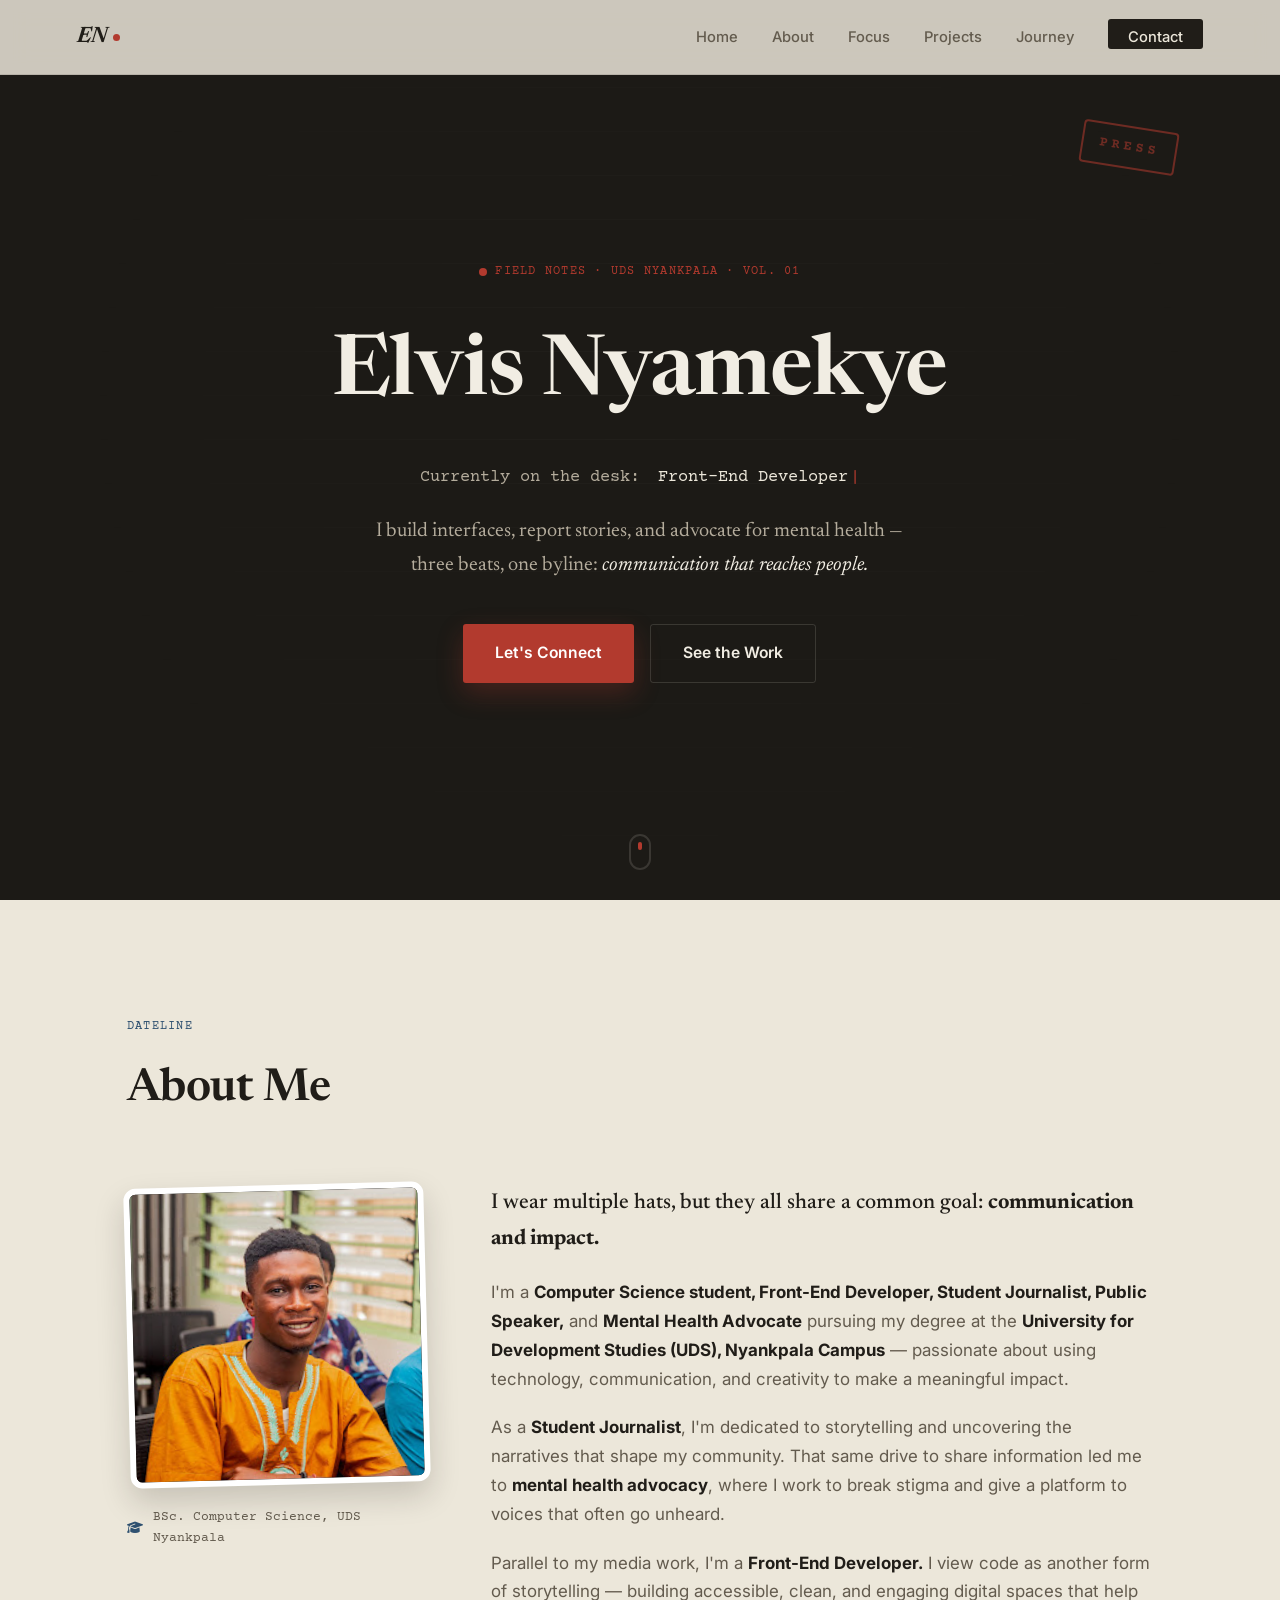
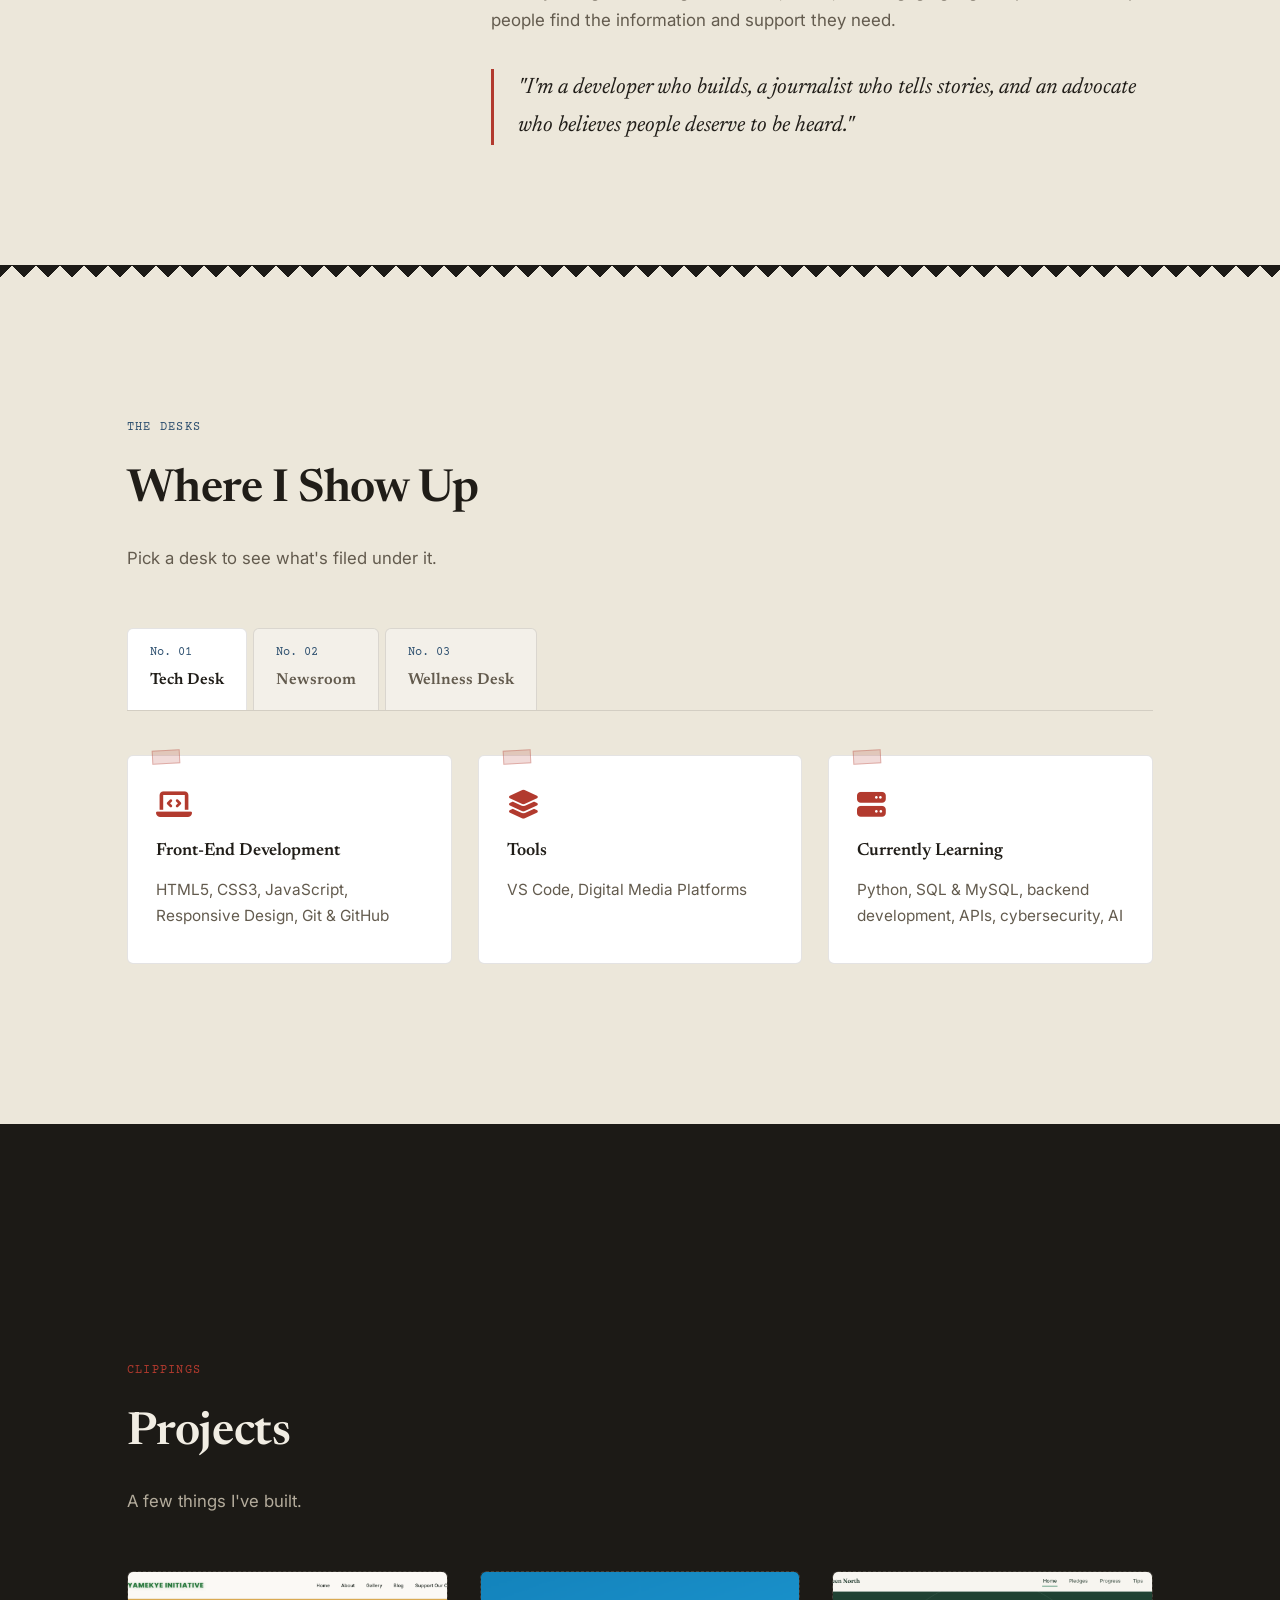
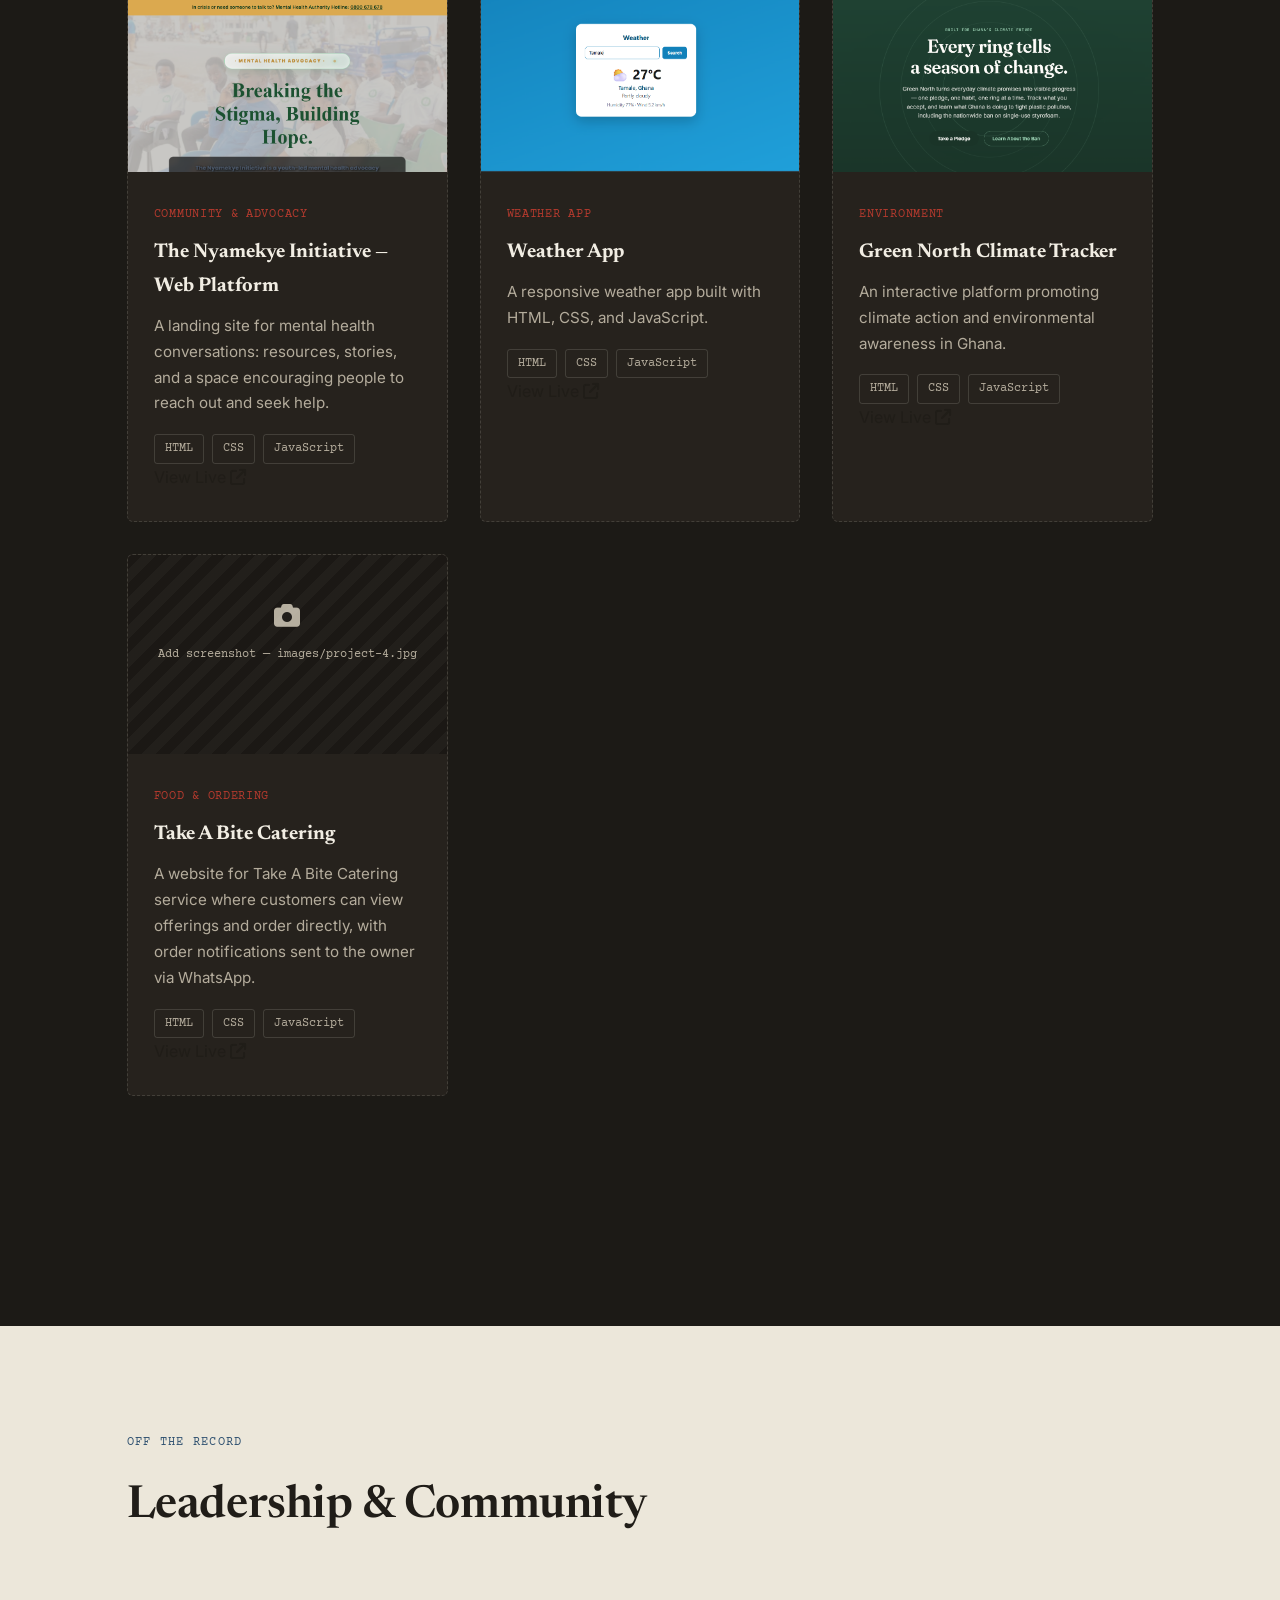
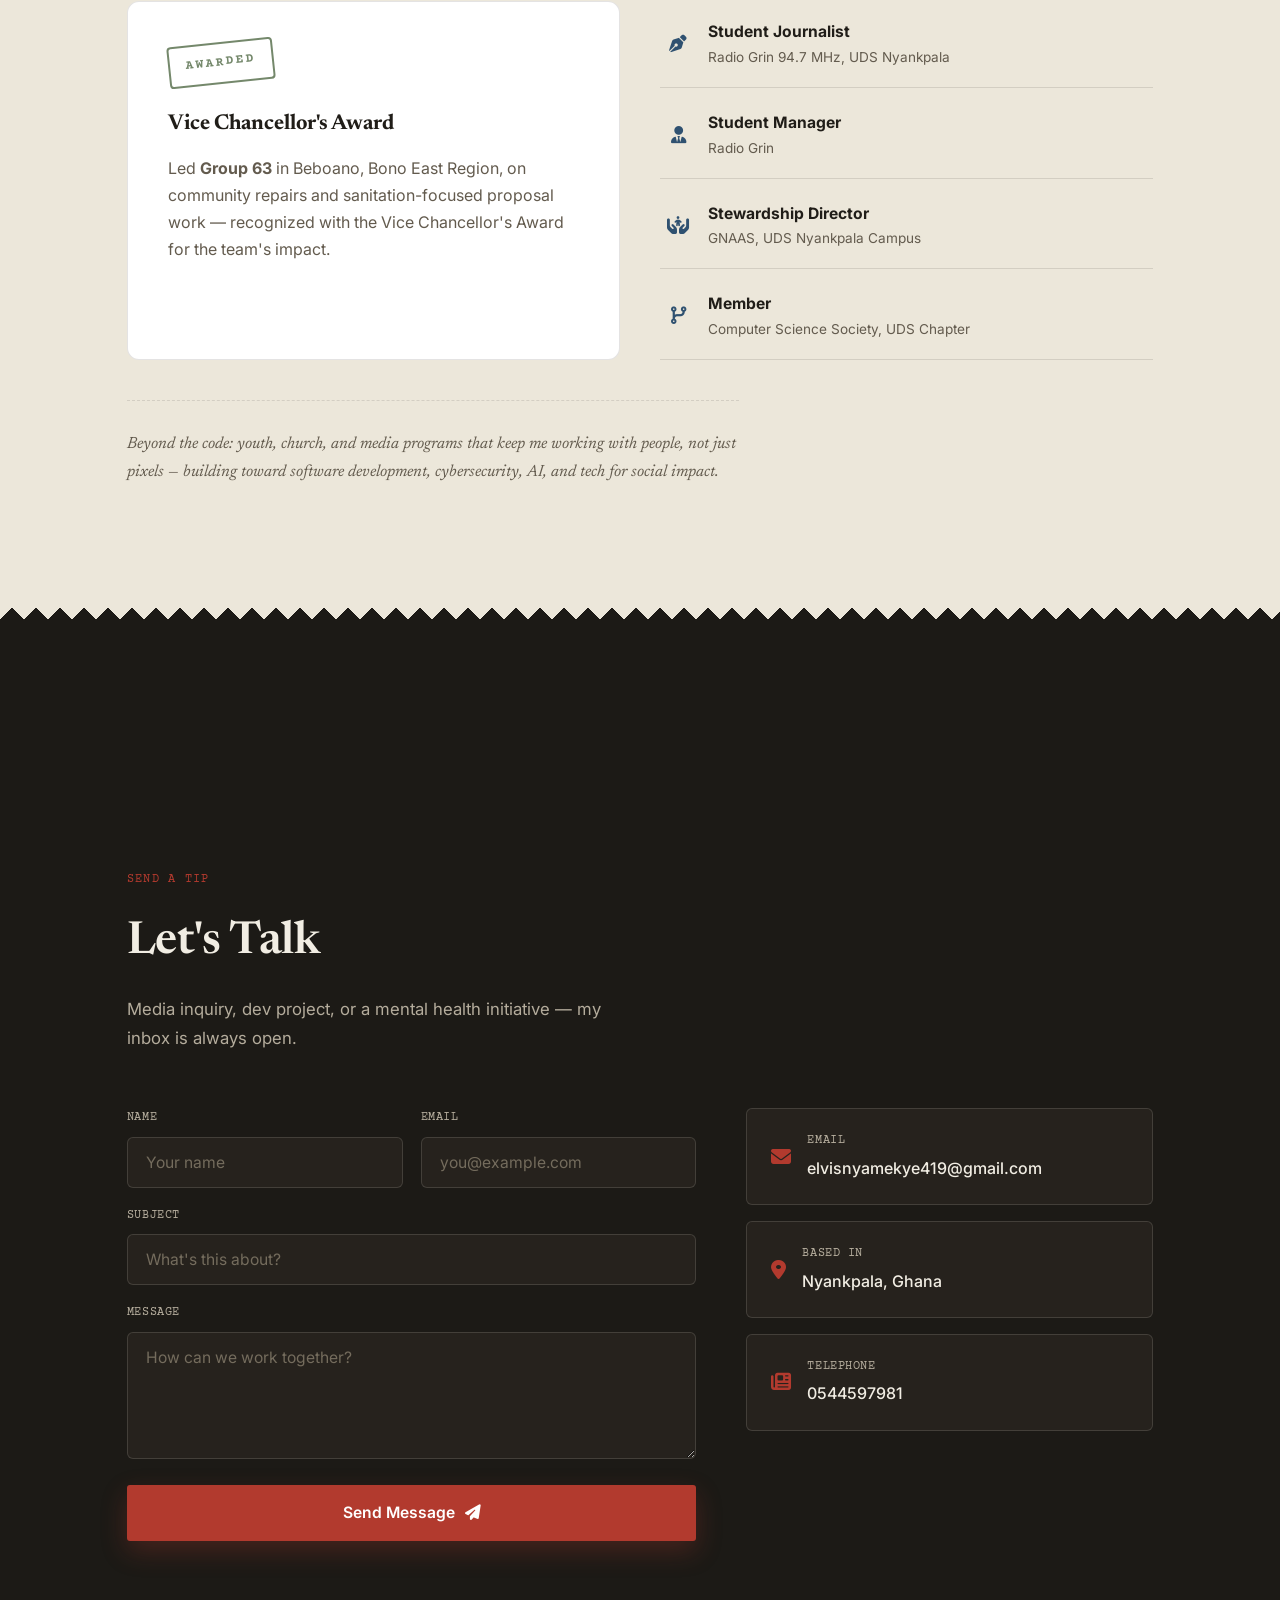
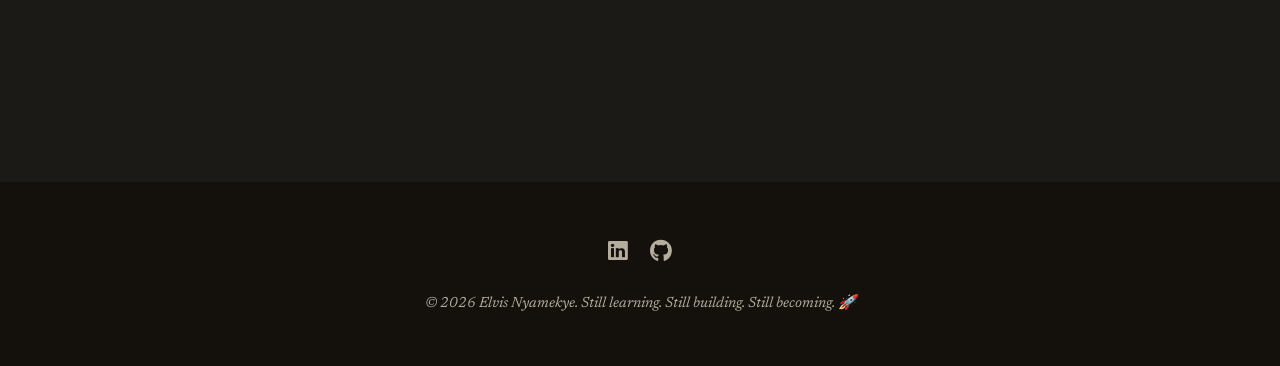
==== index.html @ 98f46a0b "Update index.html" ====
<!DOCTYPE html>
<html lang="en">
<head>
<meta charset="UTF-8">
<meta name="viewport" content="width=device-width, initial-scale=1.0">
<title>Elvis Nyamekye — Developer · Journalist · Advocate</title>
<meta name="description" content="Portfolio of Elvis Nyamekye — Front-End Developer, Student Journalist at Radio Grin 94.7, and Mental Health Advocate.">

<link rel="preconnect" href="https://fonts.googleapis.com">
<link rel="preconnect" href="https://fonts.gstatic.com" crossorigin>
<link href="https://fonts.googleapis.com/css2?family=Newsreader:ital,opsz,wght@0,6..72,400;0,6..72,500;0,6..72,600;0,6..72,700;1,6..72,500;1,6..72,600&family=Courier+Prime:wght@400;700&family=Inter:wght@400;500;600;700&display=swap" rel="stylesheet">
<link rel="stylesheet" href="https://cdnjs.cloudflare.com/ajax/libs/font-awesome/6.5.1/css/all.min.css">
<link rel="stylesheet" href="style.css">
</head>
<body>

<!-- ============ NAV ============ -->
<nav class="navbar" id="navbar">
  <a href="#hero" class="logo">EN<span class="logo-dot"></span></a>
  <button class="nav-toggle" id="navToggle" aria-label="Toggle menu" aria-expanded="false">
    <span></span><span></span><span></span>
  </button>
  <ul class="nav-links" id="navLinks">
    <li><a href="#hero">Home</a></li>
    <li><a href="#about">About</a></li>
    <li><a href="#focus">Focus</a></li>
    <li><a href="#projects">Projects</a></li>
    <li><a href="#journey">Journey</a></li>
    <li><a href="#contact" class="nav-cta">Contact</a></li>
  </ul>
</nav>

<!-- ============ HERO ============ -->
<header id="hero" class="hero">
  <div class="manuscript-field" aria-hidden="true"></div>
  <div class="press-stamp" aria-hidden="true">PRESS</div>

  <div class="hero-inner">
    <p class="eyebrow"><span class="status-dot"></span> FIELD NOTES · UDS NYANKPALA · VOL. 01</p>

    <h1 class="hero-title">
      Elvis Nyamekye
    </h1>

    <p class="hero-role">
      <span class="role-label">Currently on the desk:</span>
      <span class="role-cycle" id="roleCycle">Front-End Developer</span><span class="type-cursor">|</span>
    </p>

    <p class="hero-tagline">
      I build interfaces, report stories, and advocate for mental health — three
      beats, one byline: <em>communication that reaches people.</em>
    </p>

    <div class="cta-btns">
      <a href="#contact" class="btn primary">Let's Connect</a>
      <a href="#projects" class="btn ghost">See the Work</a>
    </div>
  </div>

  <a href="#about" class="scroll-cue" aria-label="Scroll to About">
    <span></span>
  </a>
</header>

<!-- ============ ABOUT ============ -->
<section id="about" class="container about-section">
  <div class="section-head">
    <span class="eyebrow dark">Dateline</span>
    <h2 class="section-title">About Me</h2>
  </div>

  <div class="about-grid">
    <div class="about-portrait">
      
      <div class="image-slot portrait" data-label="Add your photo — images/profile.jpg">
        <img src="elvis.JPG" alt="Elvis Nyamekye" onerror="this.style.display='none'; this.parentElement.classList.add('img-missing')">
      </div>
      <div class="portrait-tag">
        <i class="fa-solid fa-graduation-cap"></i>
        <span>BSc. Computer Science, UDS Nyankpala</span>
      </div>
    </div>

    <div class="about-text">
      <p class="lede">I wear multiple hats, but they all share a common goal:
        <strong>communication and impact.</strong></p>

      <p>I'm a <strong>Computer Science student, Front-End Developer, Student
        Journalist, Public Speaker,</strong> and <strong>Mental Health Advocate</strong>
        pursuing my degree at the <strong>University for Development Studies (UDS),
        Nyankpala Campus</strong> — passionate about using technology, communication,
        and creativity to make a meaningful impact.</p>

      <p>As a <strong>Student Journalist</strong>, I'm dedicated to storytelling and
        uncovering the narratives that shape my community. That same drive to share
        information led me to <strong>mental health advocacy</strong>, where I work to
        break stigma and give a platform to voices that often go unheard.</p>

      <p>Parallel to my media work, I'm a <strong>Front-End Developer.</strong>
        I view code as another form of storytelling — building accessible, clean,
        and engaging digital spaces that help people find the information and
        support they need.</p>

      <blockquote class="pull-quote">
        "I'm a developer who builds, a journalist who tells stories, and an
        advocate who believes people deserve to be heard."
      </blockquote>
    </div>
  </div>
</section>

<div class="torn-divider torn-divider--down" aria-hidden="true"></div>

<!-- ============ FOCUS / SKILLS ============ -->
<section id="focus" class="focus-section">
  <div class="container">
    <div class="section-head">
      <span class="eyebrow dark">The Desks</span>
      <h2 class="section-title">Where I Show Up</h2>
      <p class="section-sub">Pick a desk to see what's filed under it.</p>
    </div>

    <div class="desk-tabs" id="deskTabs" role="tablist">
      <button class="desk-tab is-active" data-target="dev" role="tab" aria-selected="true">
        <span class="desk-no">No. 01</span><span>Tech Desk</span>
      </button>
      <button class="desk-tab" data-target="media" role="tab" aria-selected="false">
        <span class="desk-no">No. 02</span><span>Newsroom</span>
      </button>
      <button class="desk-tab" data-target="advocacy" role="tab" aria-selected="false">
        <span class="desk-no">No. 03</span><span>Wellness Desk</span>
      </button>
    </div>

    <div class="desk-panels">
      <div class="desk-panel is-active" id="dev">
        <div class="skill-card">
          <i class="fa-solid fa-laptop-code"></i>
          <h3>Front-End Development</h3>
          <p>HTML5, CSS3, JavaScript, Responsive Design, Git &amp; GitHub</p>
        </div>
        <div class="skill-card">
          <i class="fa-solid fa-layer-group"></i>
          <h3>Tools</h3>
          <p>VS Code, Digital Media Platforms</p>
        </div>
        <div class="skill-card">
          <i class="fa-solid fa-server"></i>
          <h3>Currently Learning</h3>
          <p>Python, SQL &amp; MySQL, backend development, APIs, cybersecurity, AI</p>
        </div>
      </div>

      <div class="desk-panel" id="media">
        <div class="skill-card">
          <i class="fa-solid fa-pen-nib"></i>
          <h3>Reporting &amp; Presenting</h3>
          <p>News writing, presenting, interviewing, storytelling — Radio Grin 94.7 MHz, UDS Nyankpala</p>
        </div>
        <div class="skill-card">
          <i class="fa-solid fa-share-nodes"></i>
          <h3>Production &amp; Socials</h3>
          <p>Media production, social media management, content creation</p>
        </div>
        <div class="skill-card">
          <i class="fa-solid fa-people-group"></i>
          <h3>Under Pressure</h3>
          <p>Public speaking, live presenting, working to deadline</p>
        </div>
      </div>

      <div class="desk-panel" id="advocacy">
        <div class="skill-card">
          <i class="fa-solid fa-heart-pulse"></i>
          <h3>The Nyamekye Initiative</h3>
          <p>Mental health awareness, suicide prevention, emotional wellbeing conversations</p>
        </div>
        <div class="skill-card">
          <i class="fa-solid fa-comments"></i>
          <h3>Stigma Reduction</h3>
          <p>Encouraging people to seek help and reminding them asking for help isn't weakness</p>
        </div>
        <div class="skill-card">
          <i class="fa-solid fa-hand-holding-heart"></i>
          <h3>Community Support</h3>
          <p>Platforms and conversations for people silently struggling — "Are you okay?"</p>
        </div>
      </div>
    </div>
  </div>
</section>

<!-- ============ PROJECTS ============ -->
<section id="projects" class="projects-section">
  <div class="container">
    <div class="section-head light">
      <span class="eyebrow">Clippings</span>
      <h2 class="section-title light">Projects</h2>
      <p class="section-sub light">A few things I've built.</p>
    </div>

    <div class="projects-grid">

      <a class="project-card" href="https://elvisnyamekye419-arch.github.io/The-Nyamekye-Initiative/" target="_blank" rel="noopener noreferrer" aria-label="View The Nyamekye Initiative live site">
        <div class="image-slot project-img" data-label="Add screenshot — images/project-1.jpg">
          <img src="the.png" alt="Project one preview" onerror="this.style.display='none'; this.parentElement.classList.add('img-missing')">
        </div>
        <div class="project-body">
          <span class="project-tag">Community &amp; Advocacy</span>
          <h3>The Nyamekye Initiative — Web Platform</h3>
          <p>A landing site for mental health conversations: resources, stories,
            and a space encouraging people to reach out and seek help.</p>
          <div class="project-stack">
            <span>HTML</span><span>CSS</span><span>JavaScript</span>
          </div>
          <span class="project-link">View Live <i class="fa-solid fa-arrow-up-right-from-square"></i></span>
        </div>
      </a>

      <a class="project-card" href="https://elvisnyamekye419-arch.github.io/Weather-App/" target="_blank" rel="noopener noreferrer" aria-label="View Weather App live site">
        <div class="image-slot project-img" data-label="Add screenshot — images/project-2.jpg">
          <img src="weather.png" alt="Project two preview" onerror="this.style.display='none'; this.parentElement.classList.add('img-missing')">
        </div>
        <div class="project-body">
          <span class="project-tag">Weather App</span>
          <h3>Weather App</h3>
          <p>A responsive weather app built with HTML, CSS, and JavaScript.</p>
          <div class="project-stack">
            <span>HTML</span><span>CSS</span><span>JavaScript</span>
          </div>
          <span class="project-link">View Live <i class="fa-solid fa-arrow-up-right-from-square"></i></span>
        </div>
      </a>

      <a class="project-card" href="https://elvisnyamekye419-arch.github.io/Green-North/" target="_blank" rel="noopener noreferrer" aria-label="View Green North Climate Tracker live site">
        <div class="image-slot project-img" data-label="Add screenshot — images/project-3.jpg">
          <img src="green.png" alt="Project three preview" onerror="this.style.display='none'; this.parentElement.classList.add('img-missing')">
        </div>
        <div class="project-body">
          <span class="project-tag">Environment</span>

<h3>Green North Climate Tracker</h3>
<p>An interactive platform promoting climate action and environmental awareness in Ghana.</p>

          <div class="project-stack">
            <span>HTML</span><span>CSS</span><span>JavaScript</span>
          </div>
          <span class="project-link">View Live <i class="fa-solid fa-arrow-up-right-from-square"></i></span>
        </div>
      </a>

      <a class="project-card" href="https://elvisnyamekye419-arch.github.io/catering-website/" target="_blank" rel="noopener noreferrer" aria-label="View Take A Bite Catering live site">
        <div class="image-slot project-img" data-label="Add screenshot — images/project-4.jpg">
          <img src="catering.png" alt="Take A Bite Catering preview" onerror="this.style.display='none'; this.parentElement.classList.add('img-missing')">
        </div>
        <div class="project-body">
          <span class="project-tag">Food &amp; Ordering</span>
          <h3>Take A Bite Catering</h3>
          <p>A website for Take A Bite Catering service where customers can view
            offerings and order directly, with order notifications sent to the
            owner via WhatsApp.</p>
          <div class="project-stack">
            <span>HTML</span><span>CSS</span><span>JavaScript</span>
          </div>
          <span class="project-link">View Live <i class="fa-solid fa-arrow-up-right-from-square"></i></span>
        </div>
      </a>

    </div>
  </div>
</section>

<!-- ============ JOURNEY / LEADERSHIP ============ -->
<section id="journey" class="container journey-section">
  <div class="section-head">
    <span class="eyebrow dark">Off the Record</span>
    <h2 class="section-title">Leadership &amp; Community</h2>
  </div>

  <div class="journey-grid">
    <div class="journey-highlight">
      <div class="award-stamp"><span>Awarded</span></div>
      <h3>Vice Chancellor's Award</h3>
      <p>Led <strong>Group 63</strong> in Beboano, Bono East Region, on community
        repairs and sanitation-focused proposal work — recognized with the
        Vice Chancellor's Award for the team's impact.</p>
    </div>

    <ul class="role-list">
      <li>
        <i class="fa-solid fa-pen-nib"></i>
        <div><strong>Student Journalist</strong><span>Radio Grin 94.7 MHz, UDS Nyankpala</span></div>
      </li>
      <li>
        <i class="fa-solid fa-user-tie"></i>
        <div><strong>Student Manager</strong><span>Radio Grin</span></div>
      </li>
      <li>
        <i class="fa-solid fa-hands-holding-child"></i>
        <div><strong>Stewardship Director</strong><span>GNAAS, UDS Nyankpala Campus</span></div>
      </li>
      <li>
        <i class="fa-solid fa-code-branch"></i>
        <div><strong>Member</strong><span>Computer Science Society, UDS Chapter</span></div>
      </li>
    </ul>
  </div>

  <p class="journey-footer">Beyond the code: youth, church, and media programs
    that keep me working with people, not just pixels — building toward
    software development, cybersecurity, AI, and tech for social impact.</p>
</section>

<div class="torn-divider torn-divider--up" aria-hidden="true"></div>

<!-- ============ CONTACT ============ -->
<section id="contact" class="contact-section">
  <div class="container">
    <div class="section-head light">
      <span class="eyebrow">Send a Tip</span>
      <h2 class="section-title light">Let's Talk</h2>
      <p class="section-sub light">Media inquiry, dev project, or a mental health
        initiative — my inbox is always open.</p>
    </div>

    <div class="contact-wrapper">
      <form id="contact-form" novalidate>
        <div class="form-row">
          <div class="form-field">
            <label for="name">Name</label>
            <input type="text" id="name" name="name" placeholder="Your name" required>
          </div>
          <div class="form-field">
            <label for="email">Email</label>
            <input type="email" id="email" name="email" placeholder="you@example.com" required>
          </div>
        </div>
        <div class="form-field">
          <label for="subject">Subject</label>
          <input type="text" id="subject" name="subject" placeholder="What's this about?">
        </div>
        <div class="form-field">
          <label for="message">Message</label>
          <textarea id="message" name="message" rows="5" placeholder="How can we work together?" required></textarea>
        </div>
        <button type="submit" class="btn primary full">
          <span>Send Message</span> <i class="fa-solid fa-paper-plane"></i>
        </button>
        <p class="form-status" id="formStatus" role="status" aria-live="polite"></p>
      </form>

      <div class="contact-side">
        <div class="contact-card">
          <i class="fa-solid fa-envelope"></i>
          <div>
            <span>Email</span>
            <a href="mailto:elvisnyamekye419@gmail.com">elvisnyamekye419@gmail.com</a>
          </div>
        </div>
        <div class="contact-card">
          <i class="fa-solid fa-location-dot"></i>
          <div>
            <span>Based in</span>
            <a>Nyankpala, Ghana</a>
          </div>
        </div>
        <div class="contact-card">
          <i class="fa-solid fa-newspaper"></i>
          <div>
            <span>Telephone</span>
            <a>0544597981</a>
          </div>
        </div>
      </div>
    </div>
  </div>
</section>

<!-- ============ FOOTER ============ -->
<footer class="footer">
  <div class="social-links">
    <a href="https://www.linkedin.com/in/elvis-nyamekye-360402294?utm_source=share_via&utm_content=profile&utm_medium=member_android" target="_blank" rel="noopener" aria-label="LinkedIn"><i class="fab fa-linkedin"></i></a>
    <a href="https://github.com/elvisnyamekye419-arch" target="_blank" rel="noopener" aria-label="GitHub"><i class="fab fa-github"></i></a>
    
	</div>
    
  <p>&copy; 2026 Elvis Nyamekye. Still learning. Still building. Still becoming. 🚀</p>
</footer>

<script src="script.js"></script>
</body>
</html>
---- style.css ----
/* =========================================================
   ELVIS NYAMEKYE — PORTFOLIO
   Theme: "The Desk" — a working journalist's field notes.
   Newsprint paper, typewriter marks, redline edits, torn
   page dividers and rubber-stamped credentials tie the
   developer / journalist / advocate threads together.
   ========================================================= */

:root {
  /* -- Color tokens -- */
  --ink: #1C1A16;         /* near-black, warm printer's ink */
  --ink-soft: #26221D;    /* raised surface on dark sections */
  --paper: #ECE7DA;       /* soft newsprint */
  --paper-raised: #FFFFFF;
  --text-dark: #201D18;
  --text-muted: #635B4E;
  --text-light: #F1EDE3;
  --text-light-muted: #B4AC9C;

  --red: #B23A2E;    /* editor's red pen / advocacy */
  --blue: #2F5170;   /* carbon-copy blue / development */
  --sage: #74886B;   /* wellness green / growth */

  --border-soft: rgba(32, 29, 24, 0.12);
  --border-light: rgba(241, 237, 227, 0.14);

  /* -- Type tokens -- */
  --font-display: 'Newsreader', serif;
  --font-body: 'Inter', 'Segoe UI', sans-serif;
  --font-mono: 'Courier Prime', monospace;

  --radius-sm: 6px;
  --radius-md: 12px;
  --radius-lg: 18px;
}

/* -- Reset -- */
* { margin: 0; padding: 0; box-sizing: border-box; }

html { scroll-behavior: smooth; }

@media (prefers-reduced-motion: reduce) {
  html { scroll-behavior: auto; }
  * { animation-duration: 0.001ms !important; animation-iteration-count: 1 !important; transition-duration: 0.001ms !important; }
}

body {
  font-family: var(--font-body);
  color: var(--text-dark);
  background: var(--paper);
  line-height: 1.7;
  -webkit-font-smoothing: antialiased;
}

a { color: inherit; text-decoration: none; }
ul { list-style: none; }
img { max-width: 100%; display: block; }
button { font: inherit; cursor: pointer; border: none; background: none; }

:focus-visible {
  outline: 2px solid var(--blue);
  outline-offset: 3px;
}

.container { max-width: 1180px; margin: 0 auto; padding: 120px 6%; }

/* -- Eyebrow / labels -- */
.eyebrow {
  font-family: var(--font-mono);
  font-size: 0.78rem;
  letter-spacing: 0.1em;
  text-transform: uppercase;
  color: var(--red);
  display: inline-flex;
  align-items: center;
  gap: 8px;
}
.eyebrow.dark { color: var(--blue); }

.section-head { margin-bottom: 56px; max-width: 640px; }
.section-title {
  font-family: var(--font-display);
  font-weight: 600;
  font-size: clamp(2rem, 4vw, 2.85rem);
  margin-top: 14px;
  color: var(--text-dark);
  letter-spacing: -0.01em;
}
.section-title.light { color: var(--text-light); }
.section-sub { margin-top: 14px; color: var(--text-muted); font-size: 1.05rem; max-width: 46ch; }
.section-sub.light { color: var(--text-light-muted); }

/* =========================================================
   NAVIGATION
   ========================================================= */
.navbar {
  position: fixed;
  top: 0; left: 0; right: 0;
  z-index: 1000;
  display: flex;
  align-items: center;
  justify-content: space-between;
  padding: 18px 6%;
  background: rgba(236, 231, 218, 0.85);
  backdrop-filter: blur(14px) saturate(140%);
  border-bottom: 1px solid var(--border-soft);
}

.logo {
  font-family: var(--font-display);
  font-weight: 700;
  font-style: italic;
  font-size: 1.4rem;
  color: var(--text-dark);
  display: inline-flex;
  align-items: center;
  gap: 6px;
}
.logo-dot { width: 7px; height: 7px; border-radius: 50%; background: var(--red); display: inline-block; }

.nav-links { display: flex; align-items: center; gap: 34px; }
.nav-links li a {
  position: relative;
  font-size: 0.92rem;
  font-weight: 500;
  color: var(--text-muted);
  transition: color 0.25s;
  padding-bottom: 3px;
}
.nav-links li a::after {
  content: '';
  position: absolute; left: 0; bottom: 0;
  width: 0; height: 2px;
  background: var(--red);
  transition: width 0.25s ease;
}
.nav-links li a:hover { color: var(--text-dark); }
.nav-links li a:hover::after { width: 100%; }
.nav-cta {
  background: var(--text-dark);
  color: var(--paper) !important;
  padding: 9px 20px;
  border-radius: 3px;
}
.nav-cta::after { display: none; }
.nav-cta:hover { background: var(--red) !important; color: #fff !important; }

.nav-toggle { display: none; flex-direction: column; gap: 5px; width: 26px; }
.nav-toggle span { height: 2px; background: var(--text-dark); border-radius: 2px; transition: 0.3s; }

/* =========================================================
   HERO
   ========================================================= */
.hero {
  position: relative;
  min-height: 100vh;
  display: flex;
  flex-direction: column;
  align-items: center;
  justify-content: center;
  text-align: center;
  background: var(--ink);
  color: var(--text-light);
  overflow: hidden;
  padding: 140px 6% 100px;
}

/* faint ruled manuscript lines, pure CSS texture */
.manuscript-field {
  position: absolute;
  inset: 0;
  pointer-events: none;
  background-image: repeating-linear-gradient(
    to bottom,
    transparent 0,
    transparent 43px,
    rgba(241, 237, 227, 0.05) 44px
  );
  mask-image: radial-gradient(circle at 50% 45%, black 0%, transparent 72%);
}

.press-stamp {
  position: absolute;
  top: 14%;
  right: 8%;
  font-family: var(--font-mono);
  font-weight: 700;
  font-size: 0.85rem;
  letter-spacing: 0.3em;
  color: var(--red);
  border: 2px solid var(--red);
  padding: 8px 16px;
  border-radius: 4px;
  transform: rotate(9deg);
  opacity: 0.55;
}

.hero-inner { position: relative; z-index: 2; max-width: 780px; }

.status-dot {
  width: 8px; height: 8px; border-radius: 50%;
  background: var(--red);
  display: inline-block;
  animation: pulseDot 1.6s ease-in-out infinite;
}
@keyframes pulseDot {
  0%, 100% { opacity: 1; box-shadow: 0 0 0 0 rgba(178,58,46,0.5); }
  50% { opacity: 0.5; box-shadow: 0 0 0 6px rgba(178,58,46,0); }
}

.hero-title {
  font-family: var(--font-display);
  font-weight: 600;
  font-size: clamp(2.8rem, 8vw, 5.2rem);
  letter-spacing: -0.01em;
  margin: 20px 0 18px;
  color: var(--text-light);
}

.hero-role {
  font-family: var(--font-mono);
  font-size: 1.05rem;
  color: var(--text-light-muted);
  margin-bottom: 22px;
  min-height: 1.6em;
}
.role-label { margin-right: 8px; }
.role-cycle { color: var(--paper); }
.type-cursor {
  color: var(--red);
  margin-left: 2px;
  animation: blinkCursor 1s step-end infinite;
}
@keyframes blinkCursor { 0%, 100% { opacity: 1; } 50% { opacity: 0; } }

.hero-tagline {
  font-family: var(--font-display);
  font-size: 1.25rem;
  color: var(--text-light-muted);
  max-width: 560px;
  margin: 0 auto 42px;
}
.hero-tagline em { color: var(--text-light); font-style: italic; }

.cta-btns { display: flex; gap: 16px; justify-content: center; flex-wrap: wrap; }

.btn {
  padding: 15px 32px;
  border-radius: 3px;
  font-weight: 600;
  font-size: 0.98rem;
  display: inline-flex;
  align-items: center;
  gap: 10px;
  transition: all 0.28s ease;
}
.btn.primary { background: var(--red); color: #fff; box-shadow: 0 10px 26px rgba(178,58,46,0.28); }
.btn.primary:hover { background: #963026; transform: translateY(-2px); box-shadow: 0 12px 30px rgba(178,58,46,0.34); }
.btn.ghost { border: 1.5px solid var(--border-light); color: var(--text-light); }
.btn.ghost:hover { border-color: var(--paper); color: var(--paper); }
.btn.full { width: 100%; justify-content: center; margin-top: 8px; }

.scroll-cue {
  position: absolute; bottom: 30px; left: 50%; transform: translateX(-50%);
  width: 22px; height: 36px; border: 2px solid var(--border-light); border-radius: 20px;
  z-index: 2;
}
.scroll-cue span {
  position: absolute; top: 6px; left: 50%; transform: translateX(-50%);
  width: 4px; height: 8px; border-radius: 3px; background: var(--red);
  animation: scrollCue 1.8s ease infinite;
}
@keyframes scrollCue { 0% { opacity: 1; top: 6px; } 100% { opacity: 0; top: 18px; } }

/* =========================================================
   TORN PAPER DIVIDER (recurring signature element)
   ========================================================= */
.torn-divider {
  height: 26px;
  background-color: var(--paper);
}
.torn-divider--down {
  background-image: linear-gradient(135deg, var(--ink) 25%, transparent 25%),
                     linear-gradient(225deg, var(--ink) 25%, transparent 25%);
  background-position: 0 0;
  background-size: 24px 26px;
  background-repeat: repeat-x;
}
.torn-divider--up {
  background-color: var(--ink);
  background-image: linear-gradient(135deg, var(--paper) 25%, transparent 25%),
                     linear-gradient(225deg, var(--paper) 25%, transparent 25%);
  background-position: 0 0;
  background-size: 24px 26px;
  background-repeat: repeat-x;
}

/* =========================================================
   ABOUT
   ========================================================= */
.about-section { padding-top: 110px; }

.about-grid {
  display: grid;
  grid-template-columns: 300px 1fr;
  gap: 64px;
  align-items: start;
}

.about-portrait { position: sticky; top: 110px; }
.image-slot.portrait {
  aspect-ratio: 1 / 1;
  border-radius: var(--radius-md);
  overflow: hidden;
  background: var(--ink);
  border: 6px solid #fff;
  box-shadow: 0 14px 30px rgba(32,29,24,0.18);
  transform: rotate(-1.5deg);
}
.image-slot.portrait img { width: 100%; height: 100%; object-fit: cover; }

.portrait-tag {
  margin-top: 22px;
  display: flex; align-items: center; gap: 10px;
  font-family: var(--font-mono);
  font-size: 0.8rem;
  color: var(--text-muted);
}
.portrait-tag i { color: var(--blue); }

.about-text .lede { font-family: var(--font-display); font-size: 1.35rem; font-weight: 500; color: var(--text-dark); margin-bottom: 20px; }
.about-text p { margin-bottom: 20px; font-size: 1.06rem; color: var(--text-muted); max-width: 62ch; }
.about-text strong { color: var(--text-dark); }

.pull-quote {
  font-family: var(--font-display);
  font-style: italic;
  font-size: 1.4rem;
  color: var(--text-dark);
  border-left: 3px solid var(--red);
  padding-left: 24px;
  margin-top: 34px;
  max-width: 56ch;
}

/* =========================================================
   FOCUS / DESK TABS
   ========================================================= */
.focus-section { background: var(--paper); padding-bottom: 40px; }

.desk-tabs {
  display: flex;
  gap: 6px;
  flex-wrap: wrap;
  margin-bottom: 0;
}
.desk-tab {
  display: flex; flex-direction: column; align-items: flex-start; gap: 4px;
  padding: 14px 22px 16px;
  border-radius: var(--radius-sm) var(--radius-sm) 0 0;
  color: var(--text-muted);
  background: rgba(255,255,255,0.4);
  border: 1px solid var(--border-soft);
  border-bottom: none;
  transition: 0.25s;
}
.desk-no { font-family: var(--font-mono); font-size: 0.72rem; color: var(--blue); }
.desk-tab span:last-child { font-weight: 600; font-size: 1rem; font-family: var(--font-display); }
.desk-tab:hover { color: var(--text-dark); }
.desk-tab.is-active { color: var(--text-dark); background: var(--paper-raised); border-color: var(--border-soft); position: relative; z-index: 2; }

.desk-panels { border-top: 1px solid var(--border-soft); padding-top: 44px; }

.desk-panel {
  display: none;
  grid-template-columns: repeat(auto-fit, minmax(260px, 1fr));
  gap: 26px;
  animation: fadeUp 0.4s ease;
}
.desk-panel.is-active { display: grid; }

@keyframes fadeUp { from { opacity: 0; transform: translateY(10px); } to { opacity: 1; transform: translateY(0); } }

.skill-card {
  background: var(--paper-raised);
  border: 1px solid var(--border-soft);
  border-radius: var(--radius-sm);
  padding: 34px 28px;
  transition: 0.3s;
  position: relative;
}
.skill-card::before {
  content: '';
  position: absolute; top: -6px; left: 24px;
  width: 26px; height: 12px;
  background: rgba(178,58,46,0.18);
  border: 1px solid rgba(178,58,46,0.3);
  transform: rotate(-3deg);
}
.skill-card:hover { transform: translateY(-6px); box-shadow: 0 16px 34px rgba(32,29,24,0.1); }
.skill-card i { font-size: 1.8rem; color: var(--red); margin-bottom: 18px; display: block; }
.skill-card h3 { font-size: 1.1rem; margin-bottom: 10px; font-family: var(--font-display); font-weight: 600; }
.skill-card p { color: var(--text-muted); font-size: 0.96rem; }

/* =========================================================
   PROJECTS ("Clippings")
   ========================================================= */
.projects-section { background: var(--ink); padding: 110px 0; }

.projects-grid {
  display: grid;
  grid-template-columns: repeat(auto-fit, minmax(320px, 1fr));
  gap: 32px;
}

.project-card {
  background: var(--ink-soft);
  border: 1px dashed var(--border-light);
  border-radius: var(--radius-sm);
  overflow: hidden;
  transition: 0.3s;
  counter-increment: clipping;
}
.project-card:hover { transform: translateY(-6px); border-color: var(--red); }

.image-slot.project-img { aspect-ratio: 16 / 10; background: #14110D; }
.image-slot.project-img img { width: 100%; height: 100%; object-fit: cover; filter: grayscale(0.15); }

.project-body { padding: 26px 26px 30px; position: relative; }
.project-tag {
  font-family: var(--font-mono); font-size: 0.72rem; letter-spacing: 0.06em;
  text-transform: uppercase; color: var(--red);
}
.project-body h3 { font-family: var(--font-display); font-size: 1.25rem; color: var(--text-light); margin: 10px 0 10px; }
.project-body p { color: var(--text-light-muted); font-size: 0.95rem; margin-bottom: 18px; }
.project-stack { display: flex; gap: 8px; flex-wrap: wrap; }
.project-stack span {
  font-family: var(--font-mono); font-size: 0.72rem;
  border: 1px solid var(--border-light); color: var(--text-light-muted);
  padding: 4px 10px; border-radius: 3px;
}

/* =========================================================
   IMAGE PLACEHOLDER STATE (shown when the img fails to load)
   ========================================================= */
.image-slot { position: relative; }
.image-slot::after {
  content: attr(data-label);
  position: absolute; inset: 0;
  display: none;
  align-items: center; justify-content: center;
  text-align: center;
  padding: 20px;
  font-family: var(--font-mono);
  font-size: 0.78rem;
  color: var(--text-light-muted);
  background: repeating-linear-gradient(135deg, rgba(255,255,255,0.03) 0 10px, rgba(255,255,255,0.06) 10px 20px);
}
.image-slot::before {
  content: '\f030'; /* fa camera */
  font-family: 'Font Awesome 6 Free'; font-weight: 900;
  position: absolute; top: 50%; left: 50%; transform: translate(-50%, -140%);
  font-size: 1.6rem; color: var(--text-light-muted);
  display: none;
}
.image-slot.img-missing::after,
.image-slot.img-missing::before { display: flex; }
.image-slot.img-missing::before { display: block; }

/* =========================================================
   JOURNEY ("Off the Record")
   ========================================================= */
.journey-section { padding-top: 100px; }

.journey-grid {
  display: grid;
  grid-template-columns: 1fr 1fr;
  gap: 40px;
  margin-bottom: 40px;
}

.journey-highlight {
  background: var(--paper-raised);
  border: 1px solid var(--border-soft);
  border-radius: var(--radius-md);
  padding: 40px;
  position: relative;
}
.award-stamp {
  display: inline-flex;
  align-items: center;
  justify-content: center;
  font-family: var(--font-mono);
  font-weight: 700;
  font-size: 0.8rem;
  letter-spacing: 0.16em;
  text-transform: uppercase;
  color: var(--sage);
  border: 2px solid var(--sage);
  border-radius: 4px;
  padding: 8px 16px;
  transform: rotate(-6deg);
  margin-bottom: 22px;
}
.journey-highlight h3 { font-family: var(--font-display); font-size: 1.35rem; margin-bottom: 12px; }
.journey-highlight p { color: var(--text-muted); }

.role-list { display: flex; flex-direction: column; gap: 4px; }
.role-list li {
  display: flex; align-items: center; gap: 18px;
  padding: 18px 6px;
  border-bottom: 1px solid var(--border-soft);
}
.role-list li i { color: var(--blue); font-size: 1.1rem; width: 24px; text-align: center; }
.role-list li div { display: flex; flex-direction: column; }
.role-list li strong { font-size: 0.98rem; }
.role-list li span { font-size: 0.85rem; color: var(--text-muted); }

.journey-footer {
  max-width: 68ch;
  color: var(--text-muted);
  font-size: 1.02rem;
  font-family: var(--font-display);
  font-style: italic;
  border-top: 1px dashed var(--border-soft);
  padding-top: 30px;
}

/* =========================================================
   CONTACT ("Send a Tip")
   ========================================================= */
.contact-section { background: var(--ink); padding: 110px 0 90px; }

.contact-wrapper {
  display: grid;
  grid-template-columns: 1.4fr 1fr;
  gap: 50px;
}

.form-row { display: grid; grid-template-columns: 1fr 1fr; gap: 18px; }

.form-field { margin-bottom: 18px; display: flex; flex-direction: column; gap: 8px; }
.form-field label {
  font-family: var(--font-mono); font-size: 0.75rem; letter-spacing: 0.05em;
  text-transform: uppercase; color: var(--text-light-muted);
}
.form-field input, .form-field textarea {
  width: 100%;
  padding: 15px 18px;
  border-radius: var(--radius-sm);
  border: 1px solid var(--border-light);
  background: var(--ink-soft);
  color: var(--text-light);
  font-family: var(--font-body);
  font-size: 0.98rem;
  resize: vertical;
}
.form-field input::placeholder, .form-field textarea::placeholder { color: #746C5D; }
.form-field input:focus, .form-field textarea:focus { outline: none; border-color: var(--red); }

.form-status { margin-top: 14px; font-size: 0.9rem; color: var(--sage); min-height: 1.2em; }

.contact-side { display: flex; flex-direction: column; gap: 16px; }
.contact-card {
  display: flex; align-items: center; gap: 16px;
  background: var(--ink-soft);
  border: 1px solid var(--border-light);
  border-radius: var(--radius-sm);
  padding: 22px 24px;
}
.contact-card i { font-size: 1.25rem; color: var(--red); }
.contact-card span { display: block; font-family: var(--font-mono); font-size: 0.72rem; color: var(--text-light-muted); text-transform: uppercase; letter-spacing: 0.05em; margin-bottom: 4px; }
.contact-card a { color: var(--text-light); font-weight: 500; }

/* =========================================================
   FOOTER
   ========================================================= */
.footer {
  background: #14110D;
  color: var(--text-light-muted);
  text-align: center;
  padding: 50px 6%;
}
.social-links { margin-bottom: 20px; display: flex; justify-content: center; gap: 22px; }
.social-links a { font-size: 1.4rem; color: var(--text-light-muted); transition: 0.25s; }
.social-links a:hover { color: var(--red); }
.footer p { font-family: var(--font-display); font-style: italic; font-size: 0.92rem; }

/* =========================================================
   RESPONSIVE
   ========================================================= */
@media (max-width: 860px) {
  .about-grid { grid-template-columns: 1fr; }
  .about-portrait { position: static; max-width: 260px; }
  .journey-grid { grid-template-columns: 1fr; }
  .contact-wrapper { grid-template-columns: 1fr; }
}

@media (max-width: 700px) {
  .nav-links {
    position: fixed; top: 66px; left: 0; right: 0;
    background: var(--paper);
    flex-direction: column; align-items: flex-start;
    padding: 24px 6% 30px;
    gap: 18px;
    border-bottom: 1px solid var(--border-soft);
    transform: translateY(-140%);
    transition: transform 0.3s ease;
  }
  .nav-links.is-open { transform: translateY(0); }
  .nav-toggle { display: flex; }
  .container { padding: 90px 6%; }
  .form-row { grid-template-columns: 1fr; }
  .press-stamp { top: 8%; right: 6%; font-size: 0.65rem; padding: 6px 10px; }
}
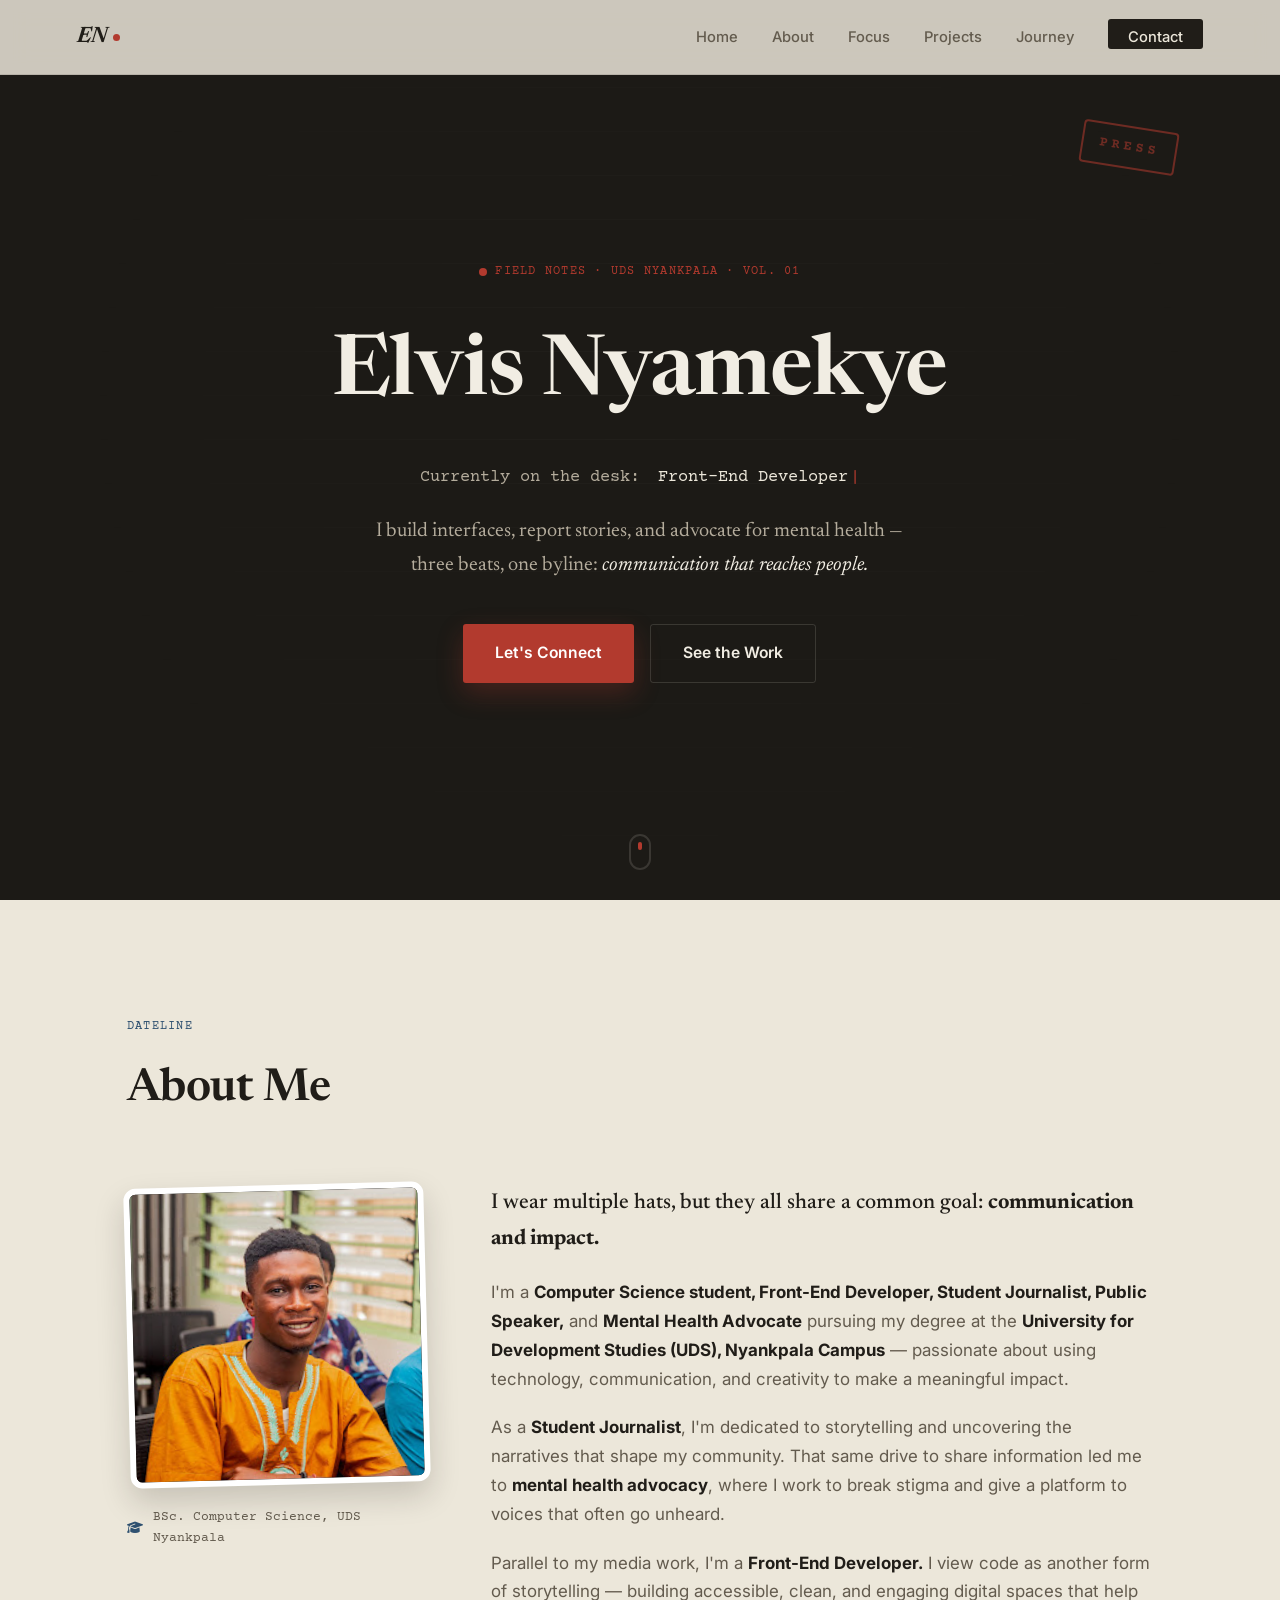
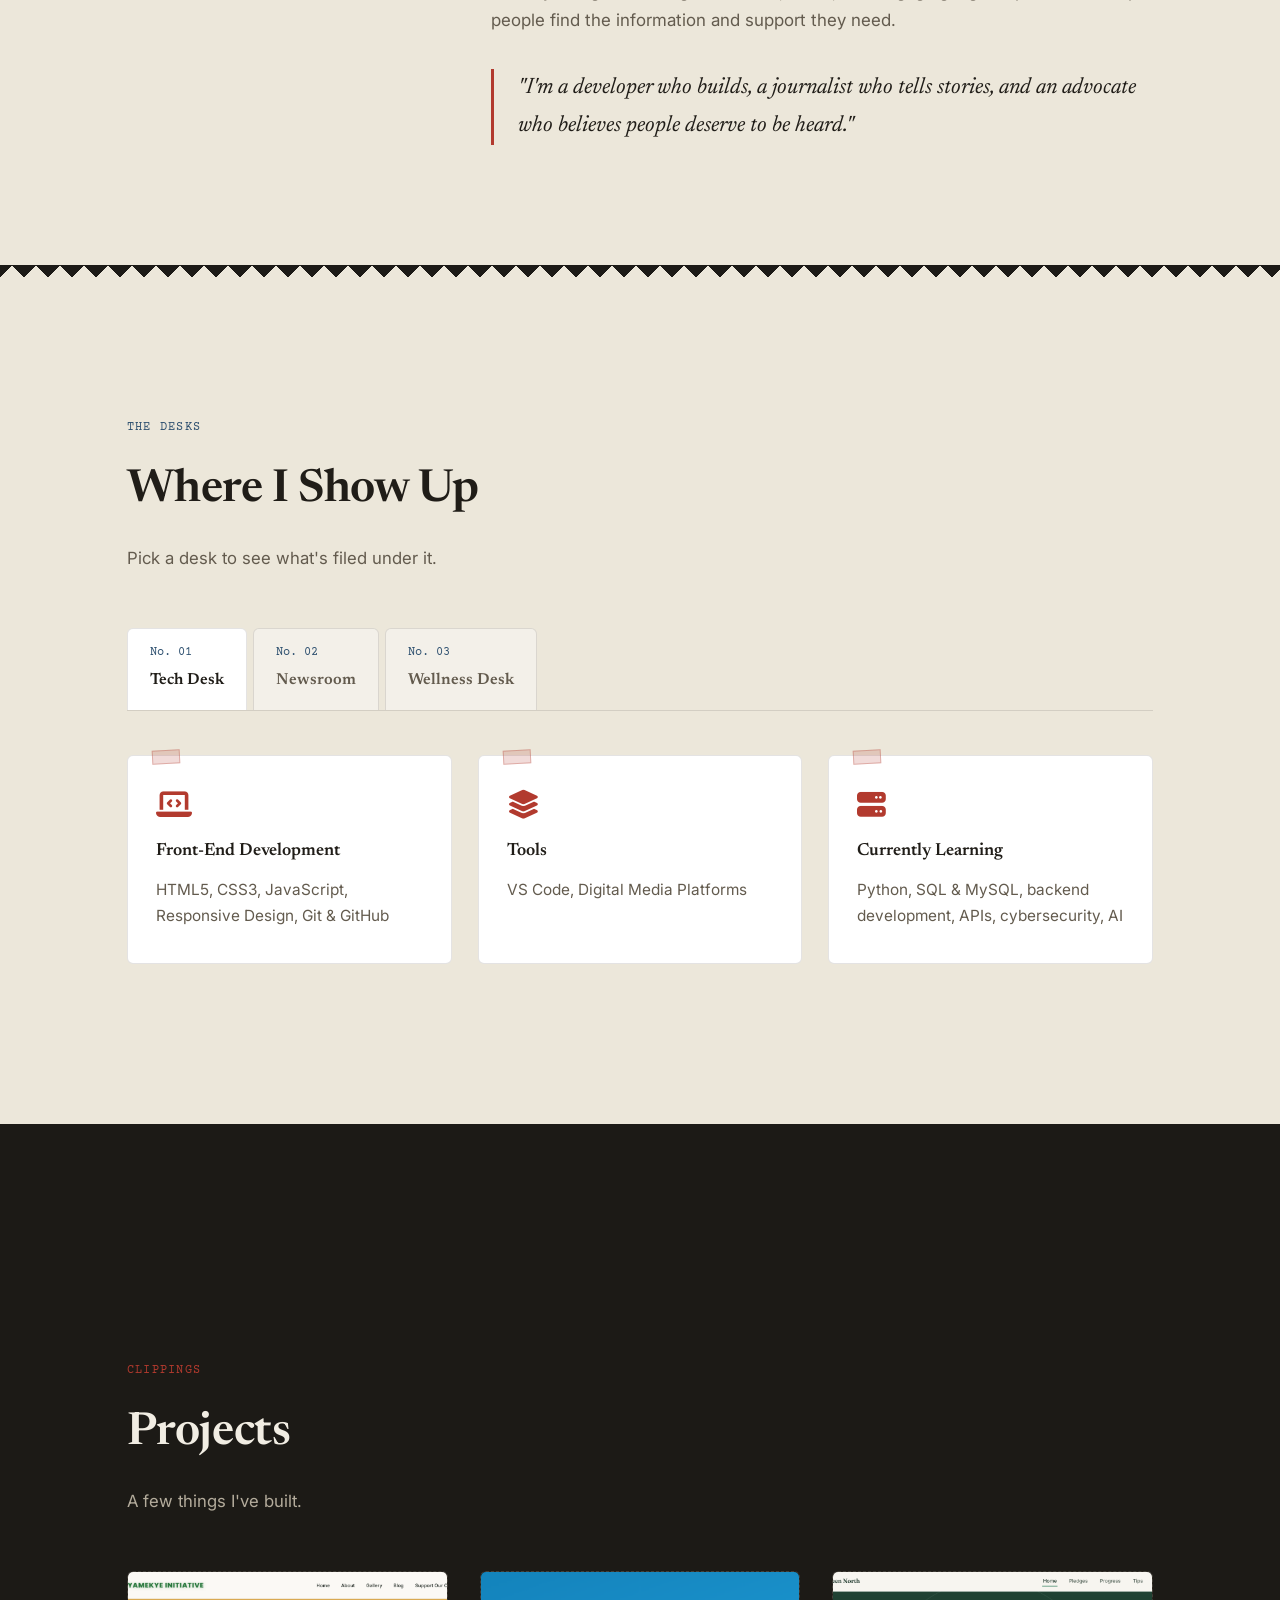
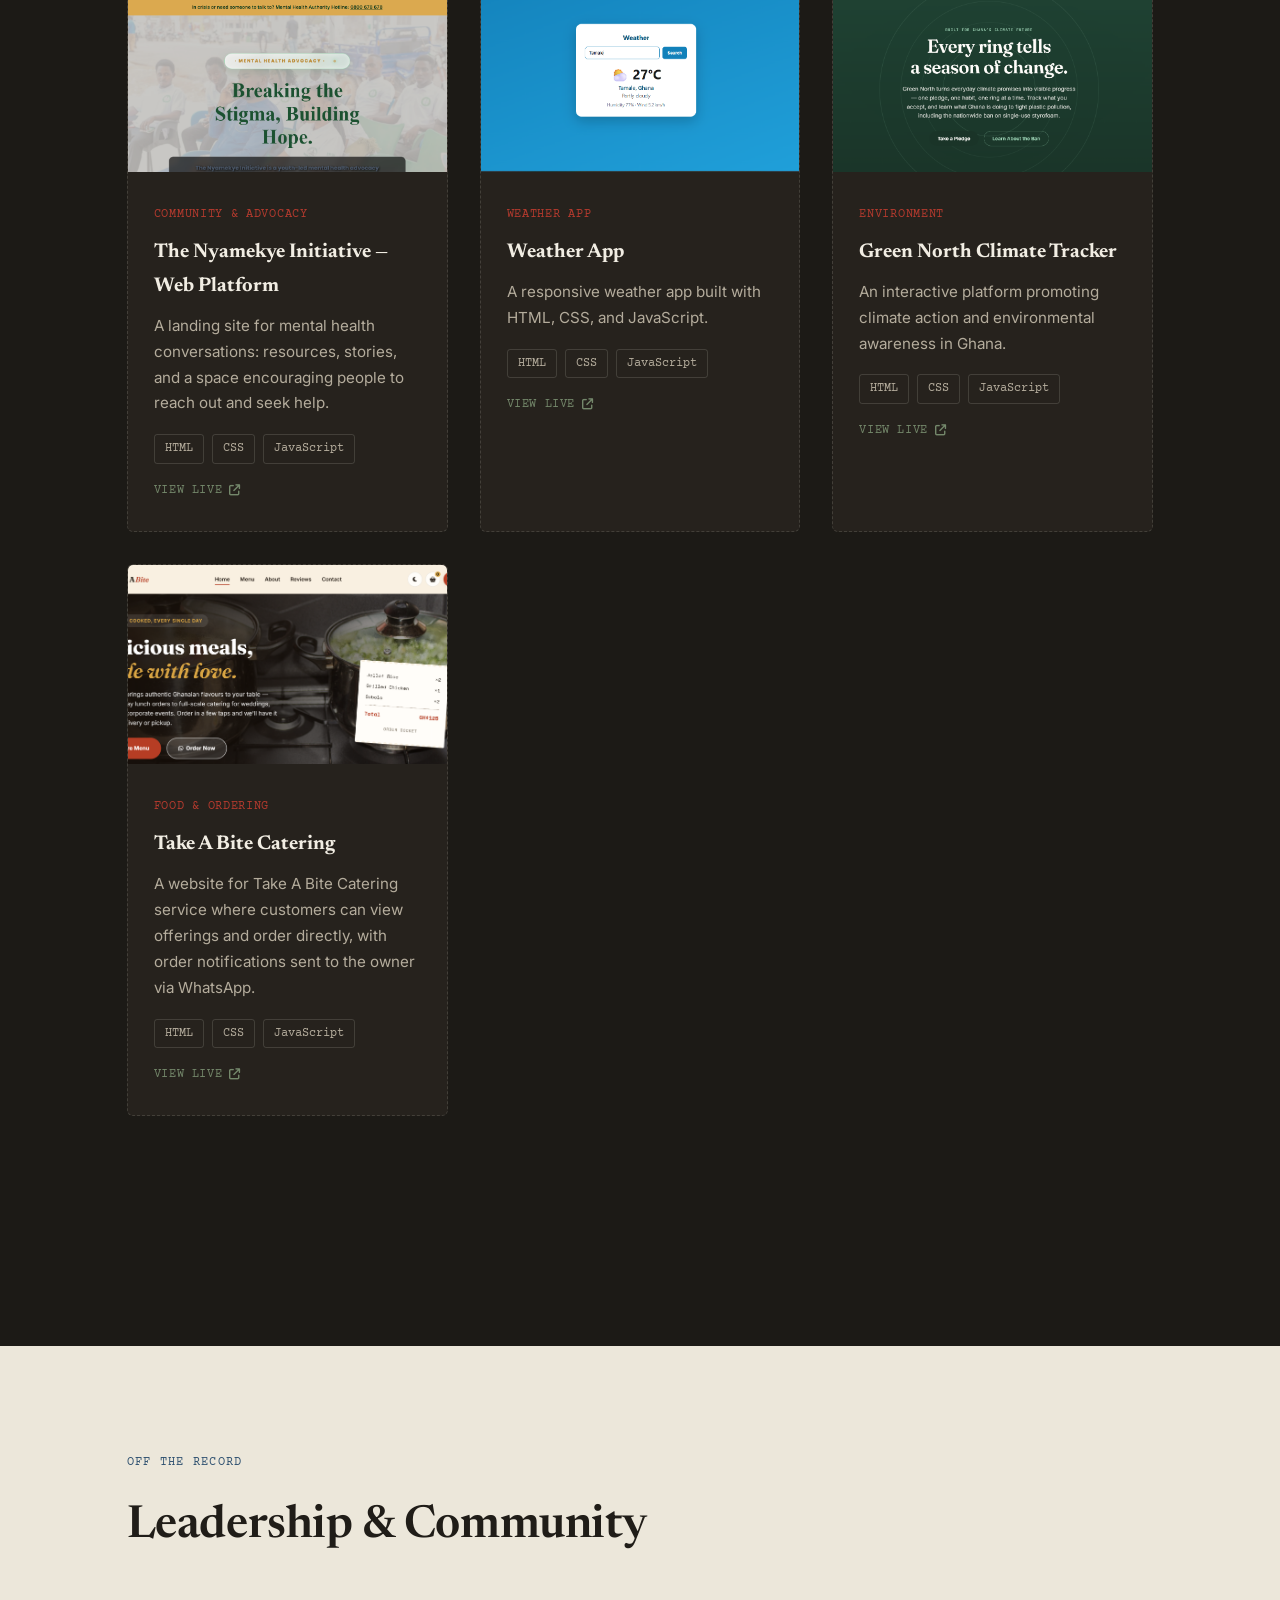
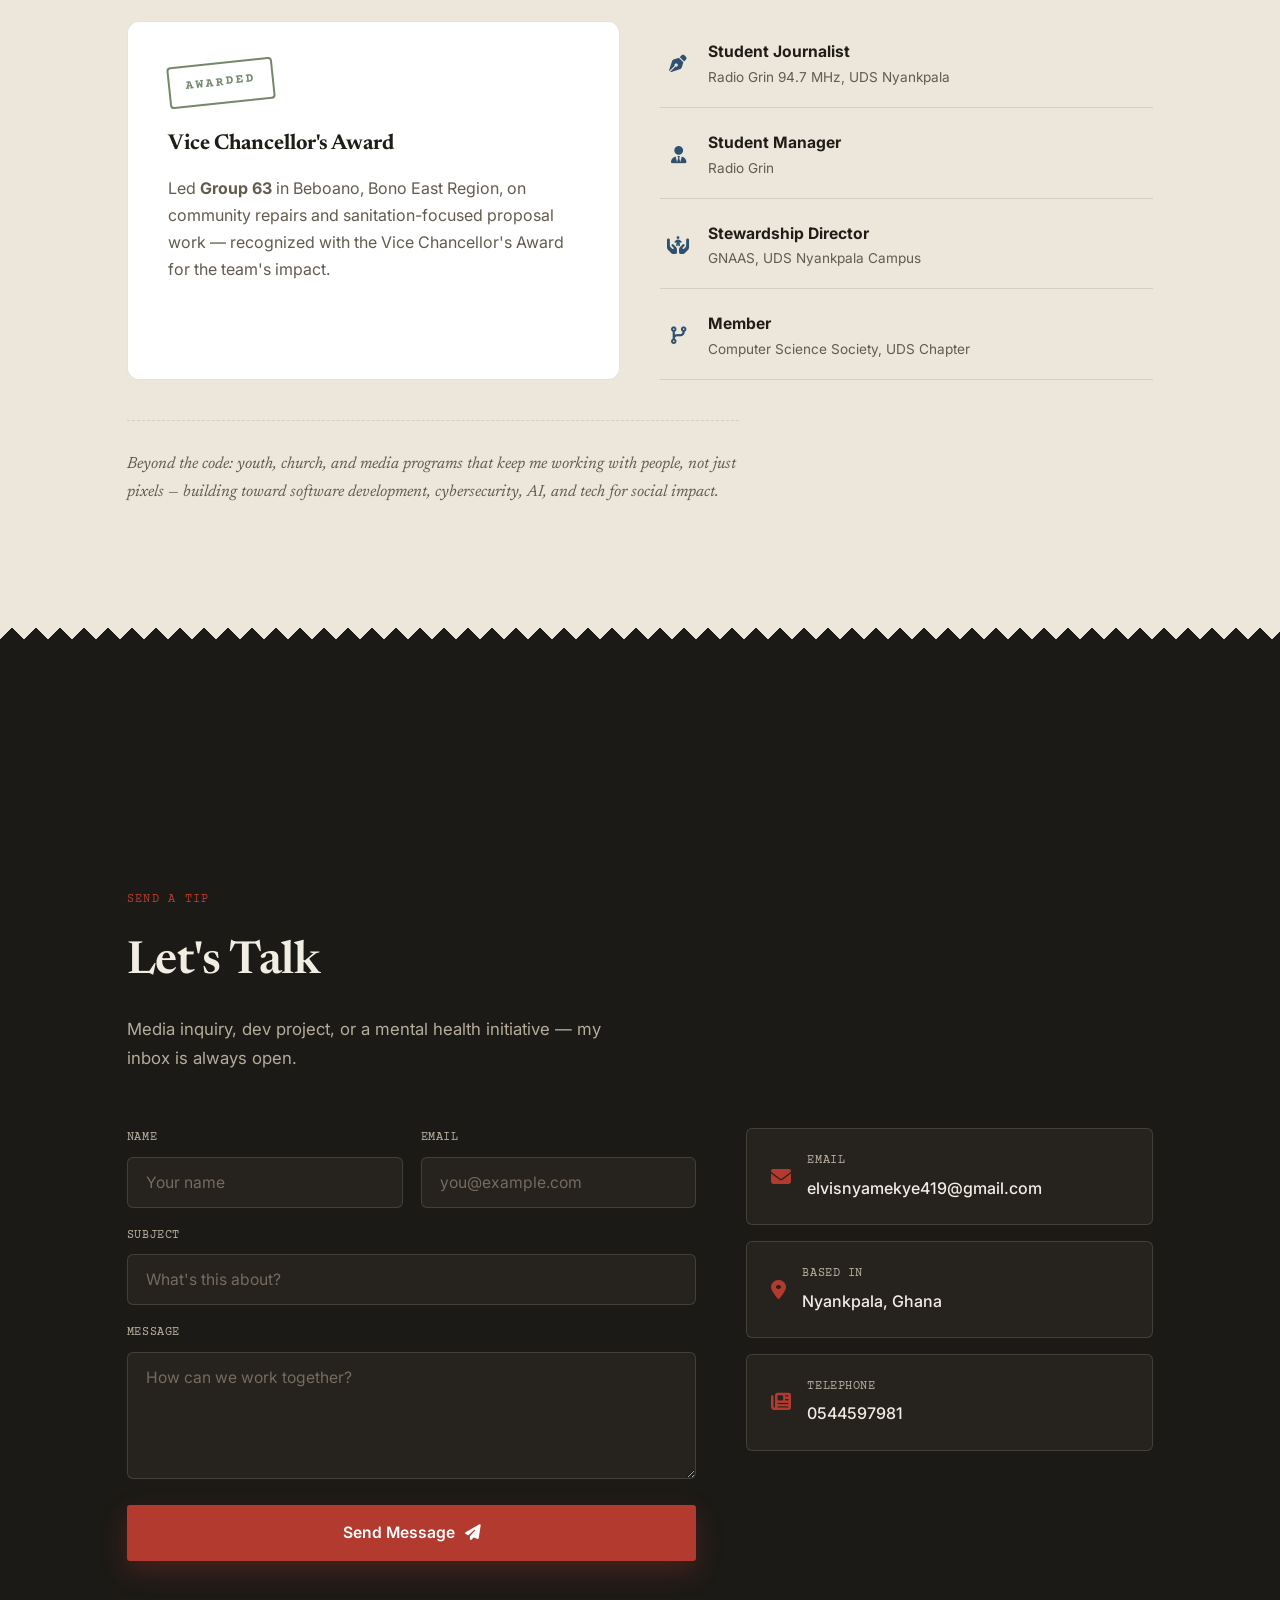
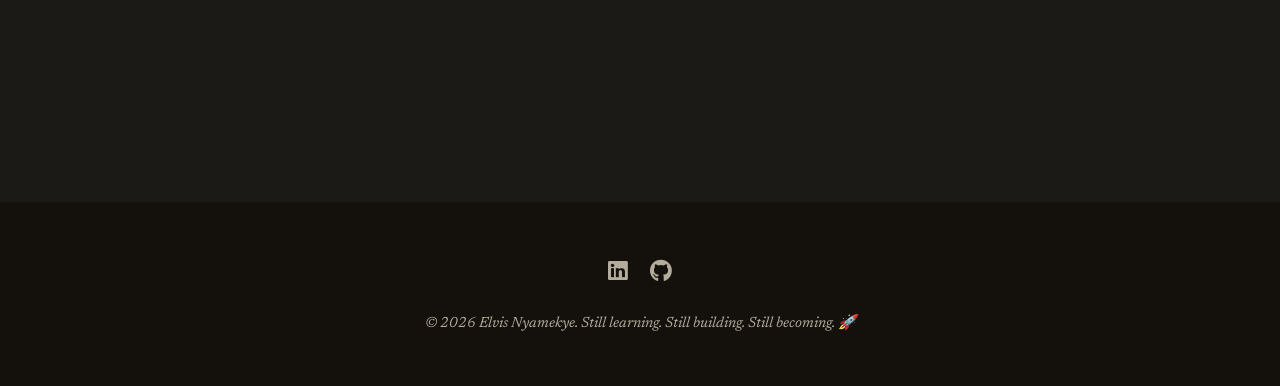
==== commit 4ebc9903: "Update index.html" ====
--- a/index.html
+++ b/index.html
@@ -252,7 +252,7 @@
 
       <a class="project-card" href="https://elvisnyamekye419-arch.github.io/catering-website/" target="_blank" rel="noopener noreferrer" aria-label="View Take A Bite Catering live site">
         <div class="image-slot project-img" data-label="Add screenshot — images/project-4.jpg">
-          <img src="catering.png" alt="Take A Bite Catering preview" onerror="this.style.display='none'; this.parentElement.classList.add('img-missing')">
+          <img src="take.png" alt="Take A Bite Catering preview" onerror="this.style.display='none'; this.parentElement.classList.add('img-missing')">
         </div>
         <div class="project-body">
           <span class="project-tag">Food &amp; Ordering</span>
--- a/style.css
+++ b/style.css
@@ -414,6 +414,7 @@
 }
 
 .project-card {
+  display: block;
   background: var(--ink-soft);
   border: 1px dashed var(--border-light);
   border-radius: var(--radius-sm);
@@ -422,6 +423,21 @@
   counter-increment: clipping;
 }
 .project-card:hover { transform: translateY(-6px); border-color: var(--red); }
+
+.project-link {
+  display: inline-flex;
+  align-items: center;
+  gap: 7px;
+  margin-top: 16px;
+  font-family: var(--font-mono);
+  font-size: 0.76rem;
+  letter-spacing: 0.05em;
+  text-transform: uppercase;
+  color: var(--sage);
+  transition: 0.25s;
+}
+.project-link i { font-size: 0.7rem; }
+.project-card:hover .project-link { color: var(--red); gap: 10px; }
 
 .image-slot.project-img { aspect-ratio: 16 / 10; background: #14110D; }
 .image-slot.project-img img { width: 100%; height: 100%; object-fit: cover; filter: grayscale(0.15); }
@@ -612,4 +628,4 @@
   .container { padding: 90px 6%; }
   .form-row { grid-template-columns: 1fr; }
   .press-stamp { top: 8%; right: 6%; font-size: 0.65rem; padding: 6px 10px; }
-}+}
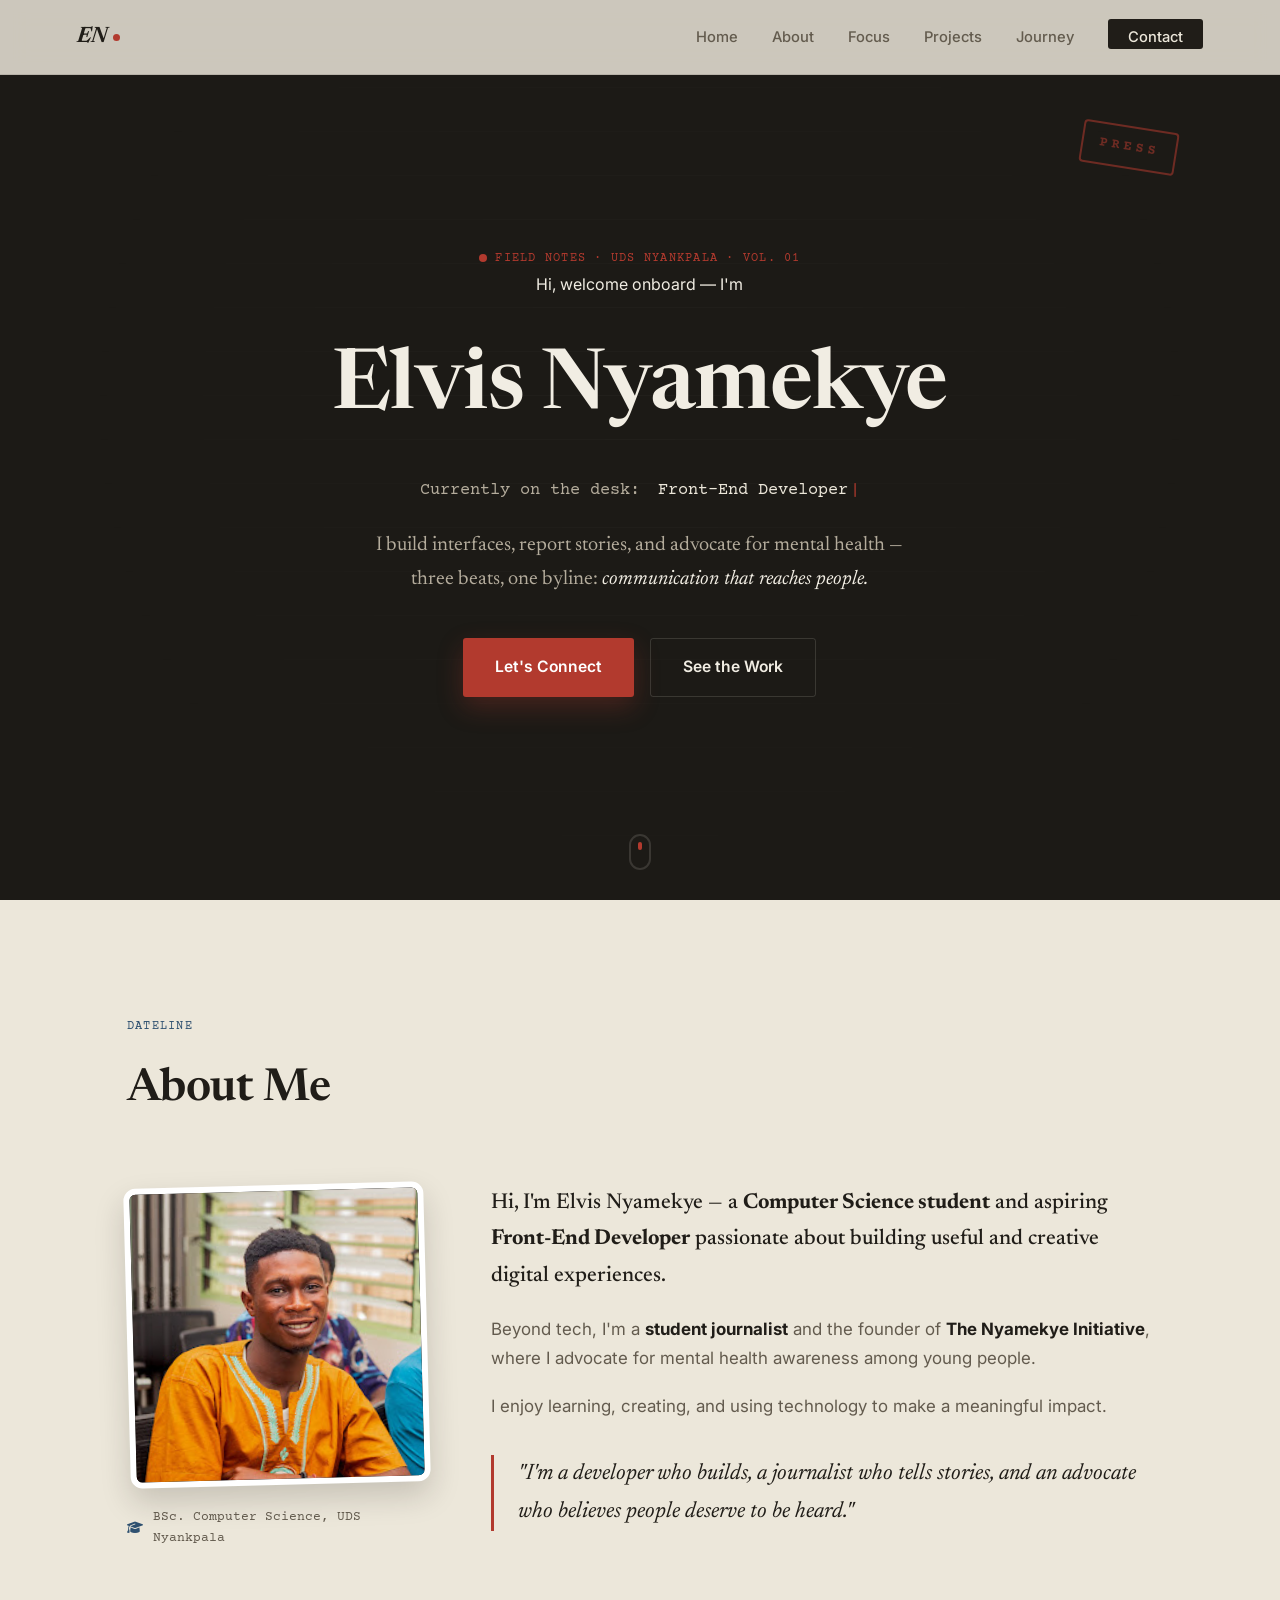
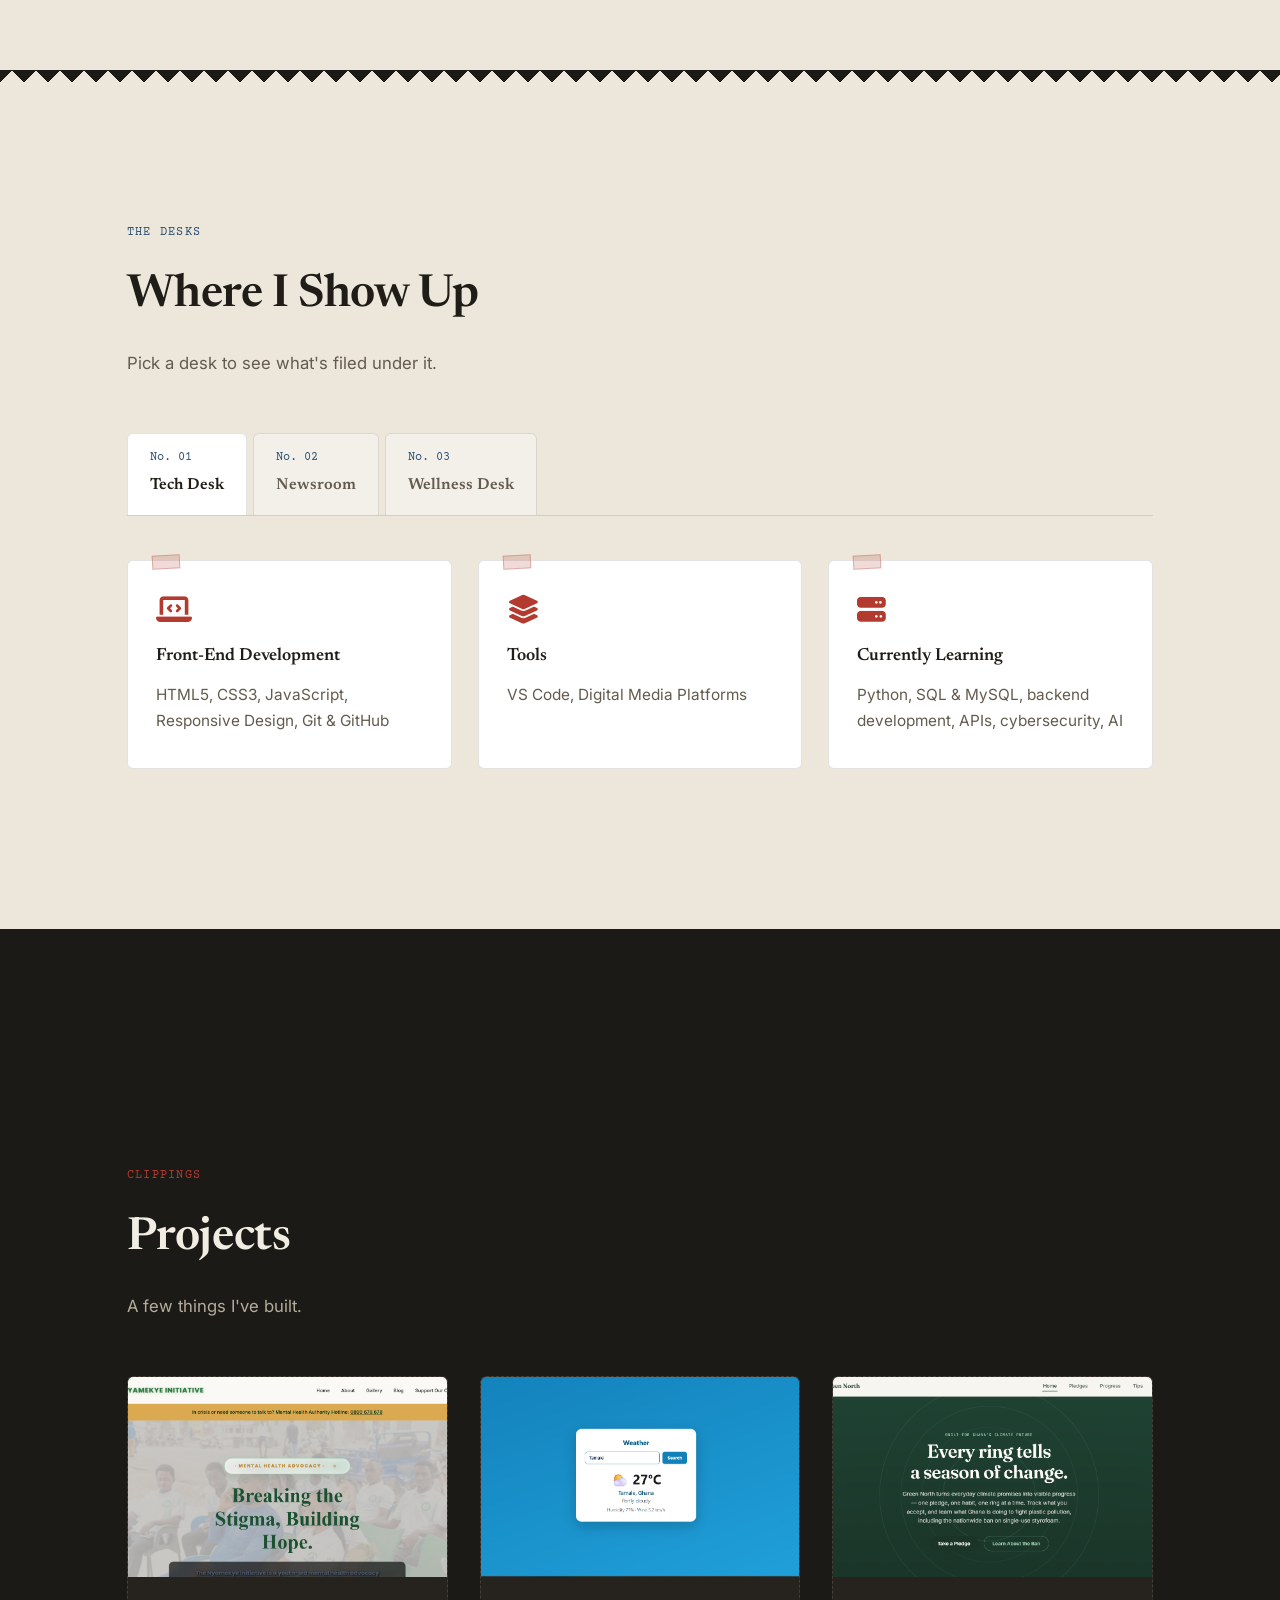
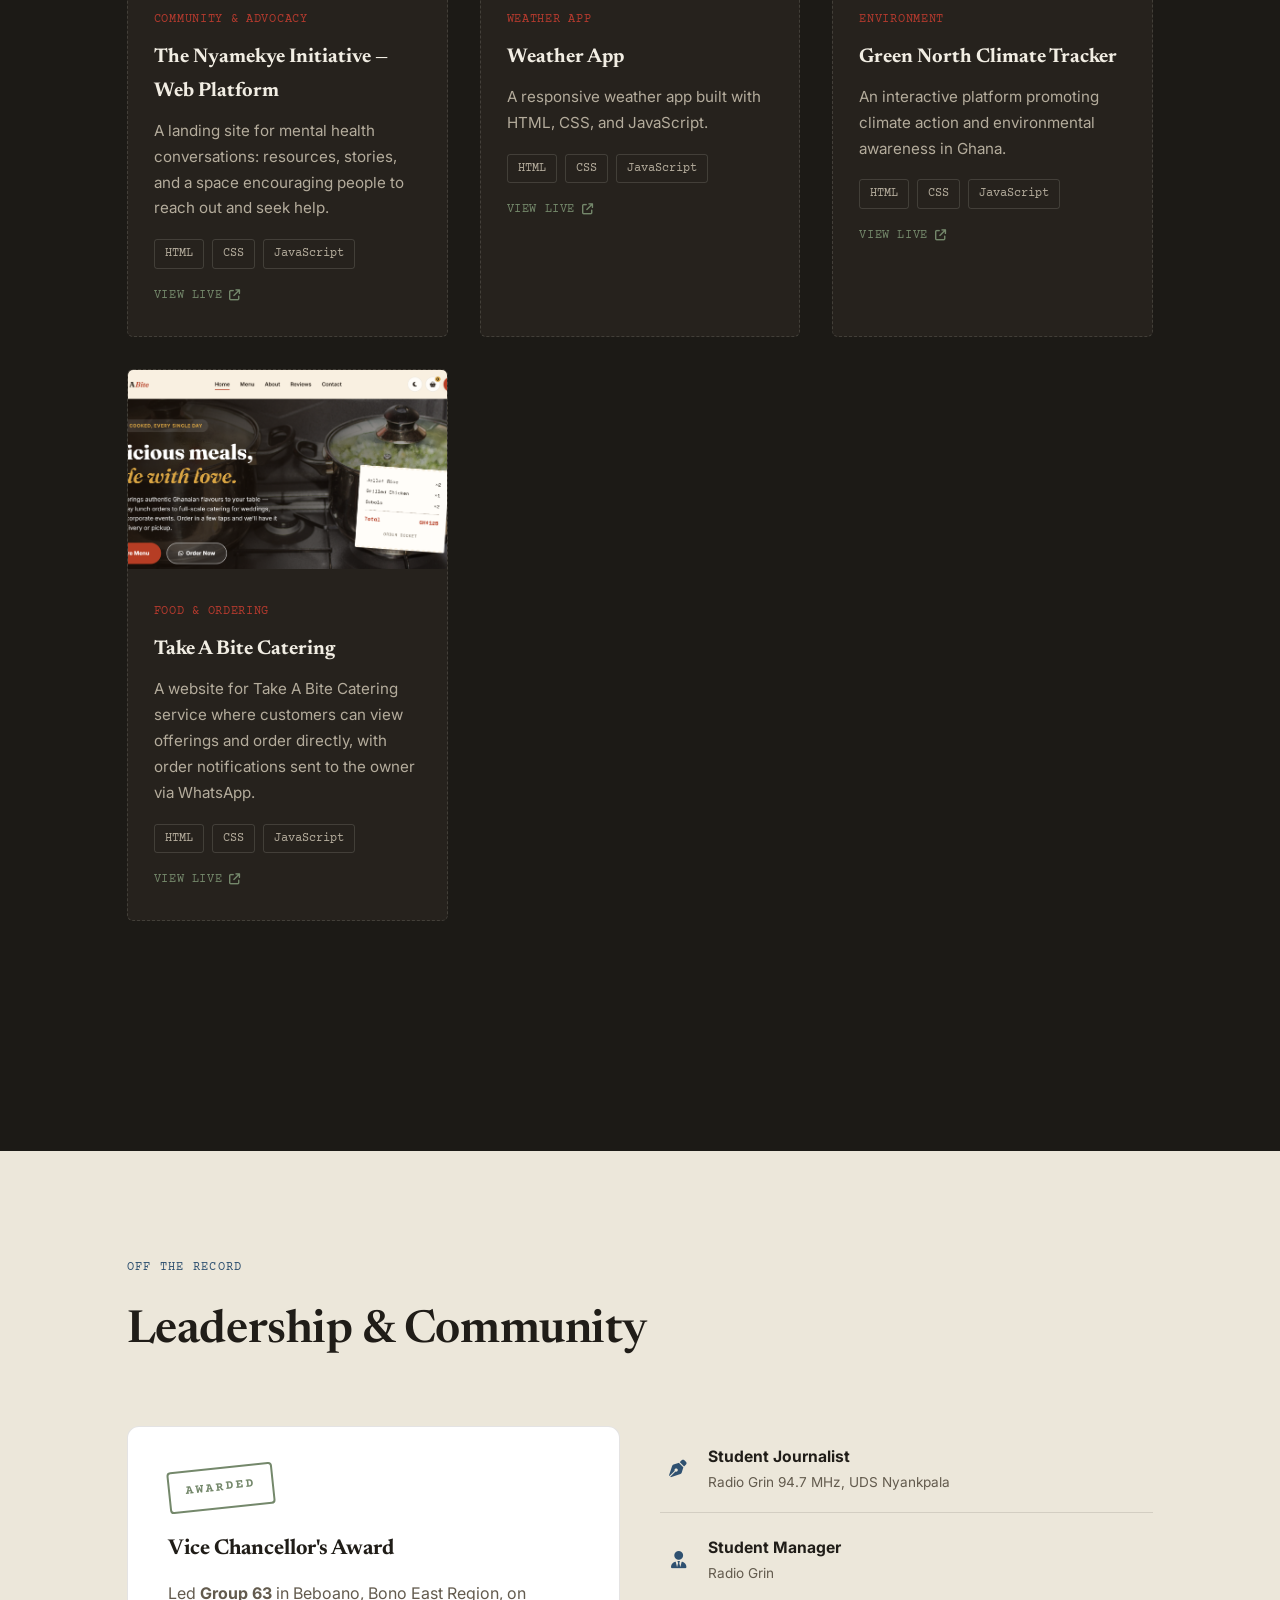
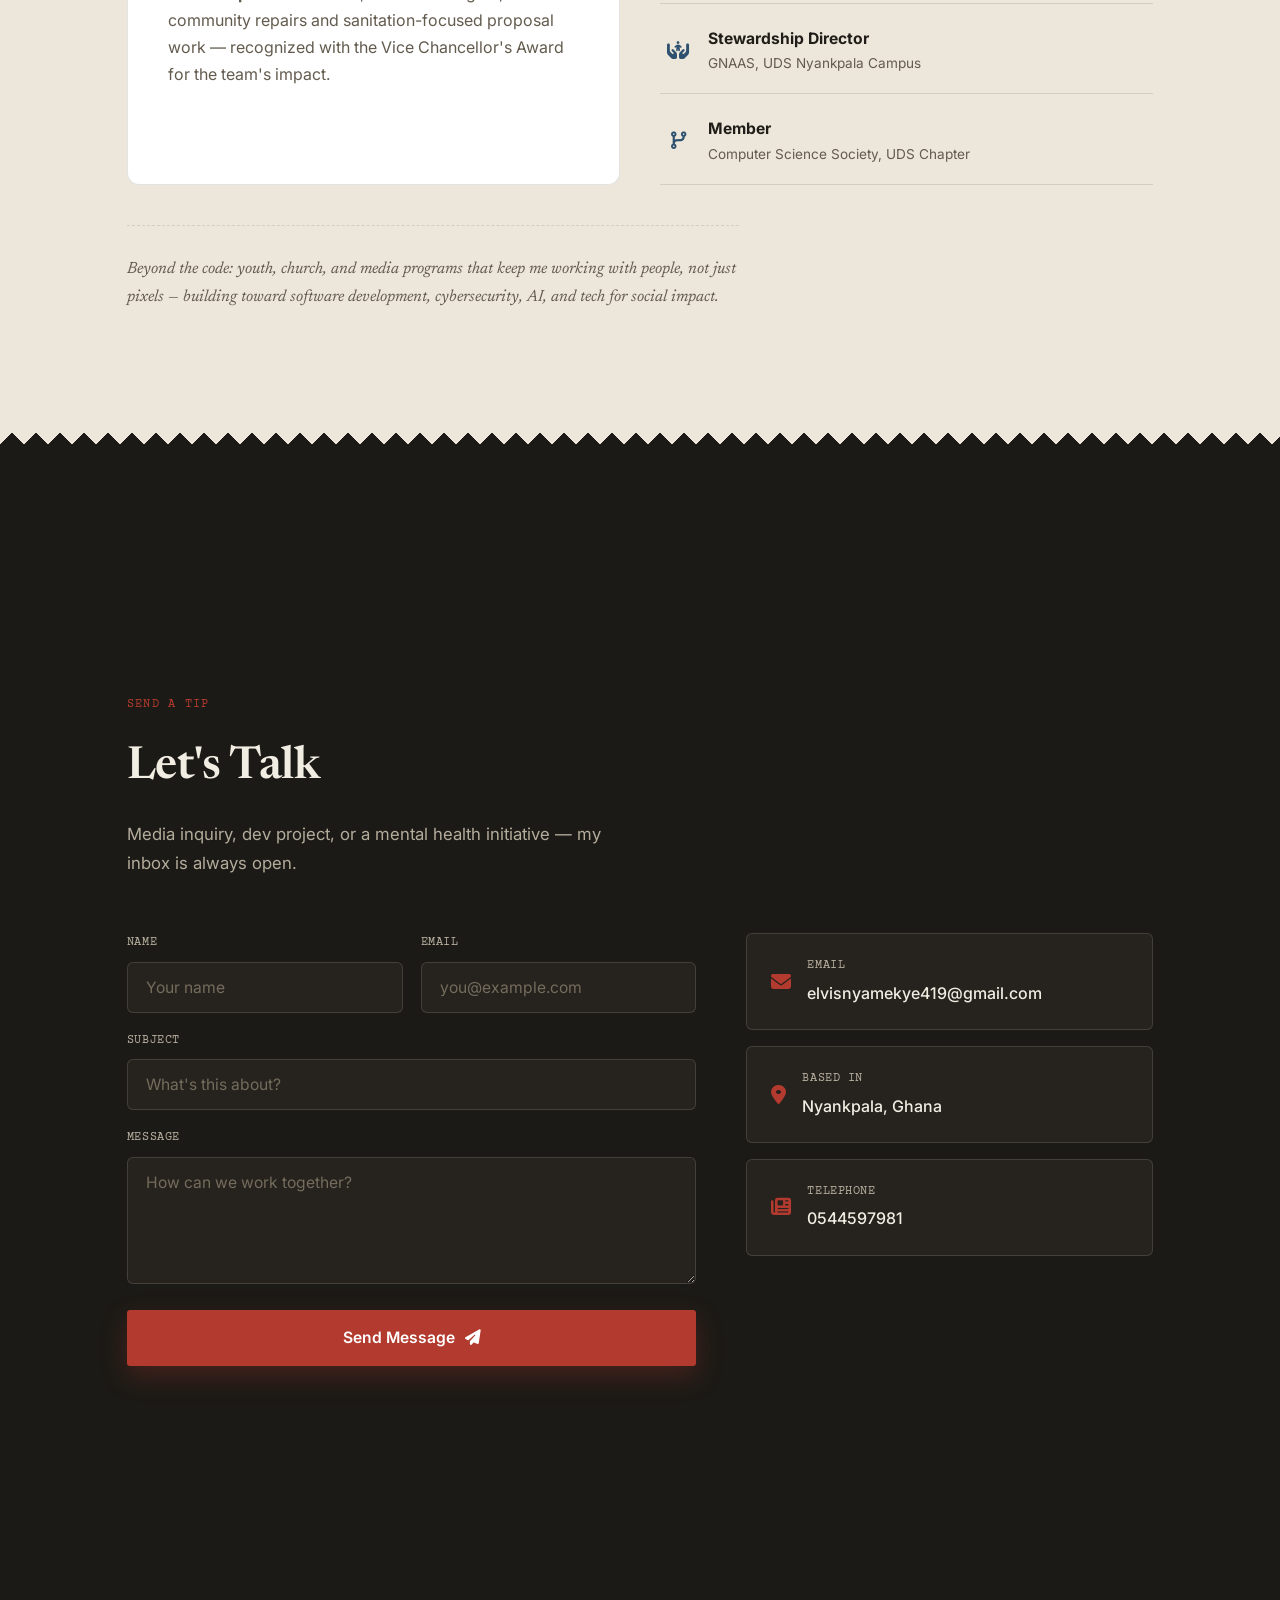
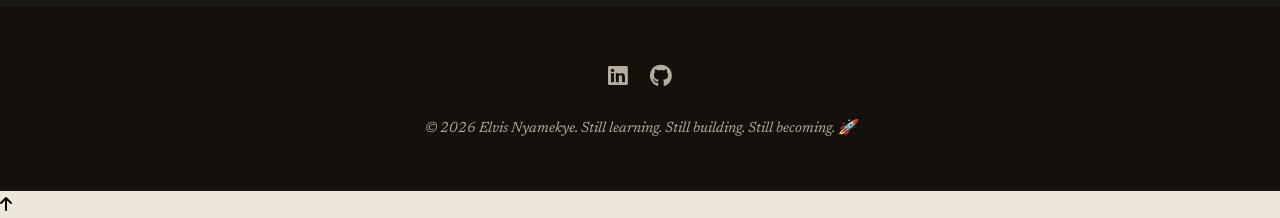
==== commit f462d0a4: "Update index.html" ====
--- a/index.html
+++ b/index.html
@@ -38,6 +38,8 @@
   <div class="hero-inner">
     <p class="eyebrow"><span class="status-dot"></span> FIELD NOTES · UDS NYANKPALA · VOL. 01</p>
 
+    <p class="hero-greeting">Hi, welcome onboard — I'm</p>
+
     <h1 class="hero-title">
       Elvis Nyamekye
     </h1>
@@ -83,24 +85,16 @@
     </div>
 
     <div class="about-text">
-      <p class="lede">I wear multiple hats, but they all share a common goal:
-        <strong>communication and impact.</strong></p>
-
-      <p>I'm a <strong>Computer Science student, Front-End Developer, Student
-        Journalist, Public Speaker,</strong> and <strong>Mental Health Advocate</strong>
-        pursuing my degree at the <strong>University for Development Studies (UDS),
-        Nyankpala Campus</strong> — passionate about using technology, communication,
-        and creativity to make a meaningful impact.</p>
-
-      <p>As a <strong>Student Journalist</strong>, I'm dedicated to storytelling and
-        uncovering the narratives that shape my community. That same drive to share
-        information led me to <strong>mental health advocacy</strong>, where I work to
-        break stigma and give a platform to voices that often go unheard.</p>
-
-      <p>Parallel to my media work, I'm a <strong>Front-End Developer.</strong>
-        I view code as another form of storytelling — building accessible, clean,
-        and engaging digital spaces that help people find the information and
-        support they need.</p>
+      <p class="lede">Hi, I'm Elvis Nyamekye — a <strong>Computer Science student</strong>
+        and aspiring <strong>Front-End Developer</strong> passionate about
+        building useful and creative digital experiences.</p>
+
+      <p>Beyond tech, I'm a <strong>student journalist</strong> and the
+        founder of <strong>The Nyamekye Initiative</strong>, where I advocate
+        for mental health awareness among young people.</p>
+
+      <p>I enjoy learning, creating, and using technology to make a
+        meaningful impact.</p>
 
       <blockquote class="pull-quote">
         "I'm a developer who builds, a journalist who tells stories, and an
@@ -388,6 +382,11 @@
   <p>&copy; 2026 Elvis Nyamekye. Still learning. Still building. Still becoming. 🚀</p>
 </footer>
 
+<!-- ============ BACK TO TOP ============ -->
+<button id="backToTop" class="back-to-top" aria-label="Back to top">
+  <i class="fa-solid fa-arrow-up"></i>
+</button>
+
 <script src="script.js"></script>
 </body>
 </html>
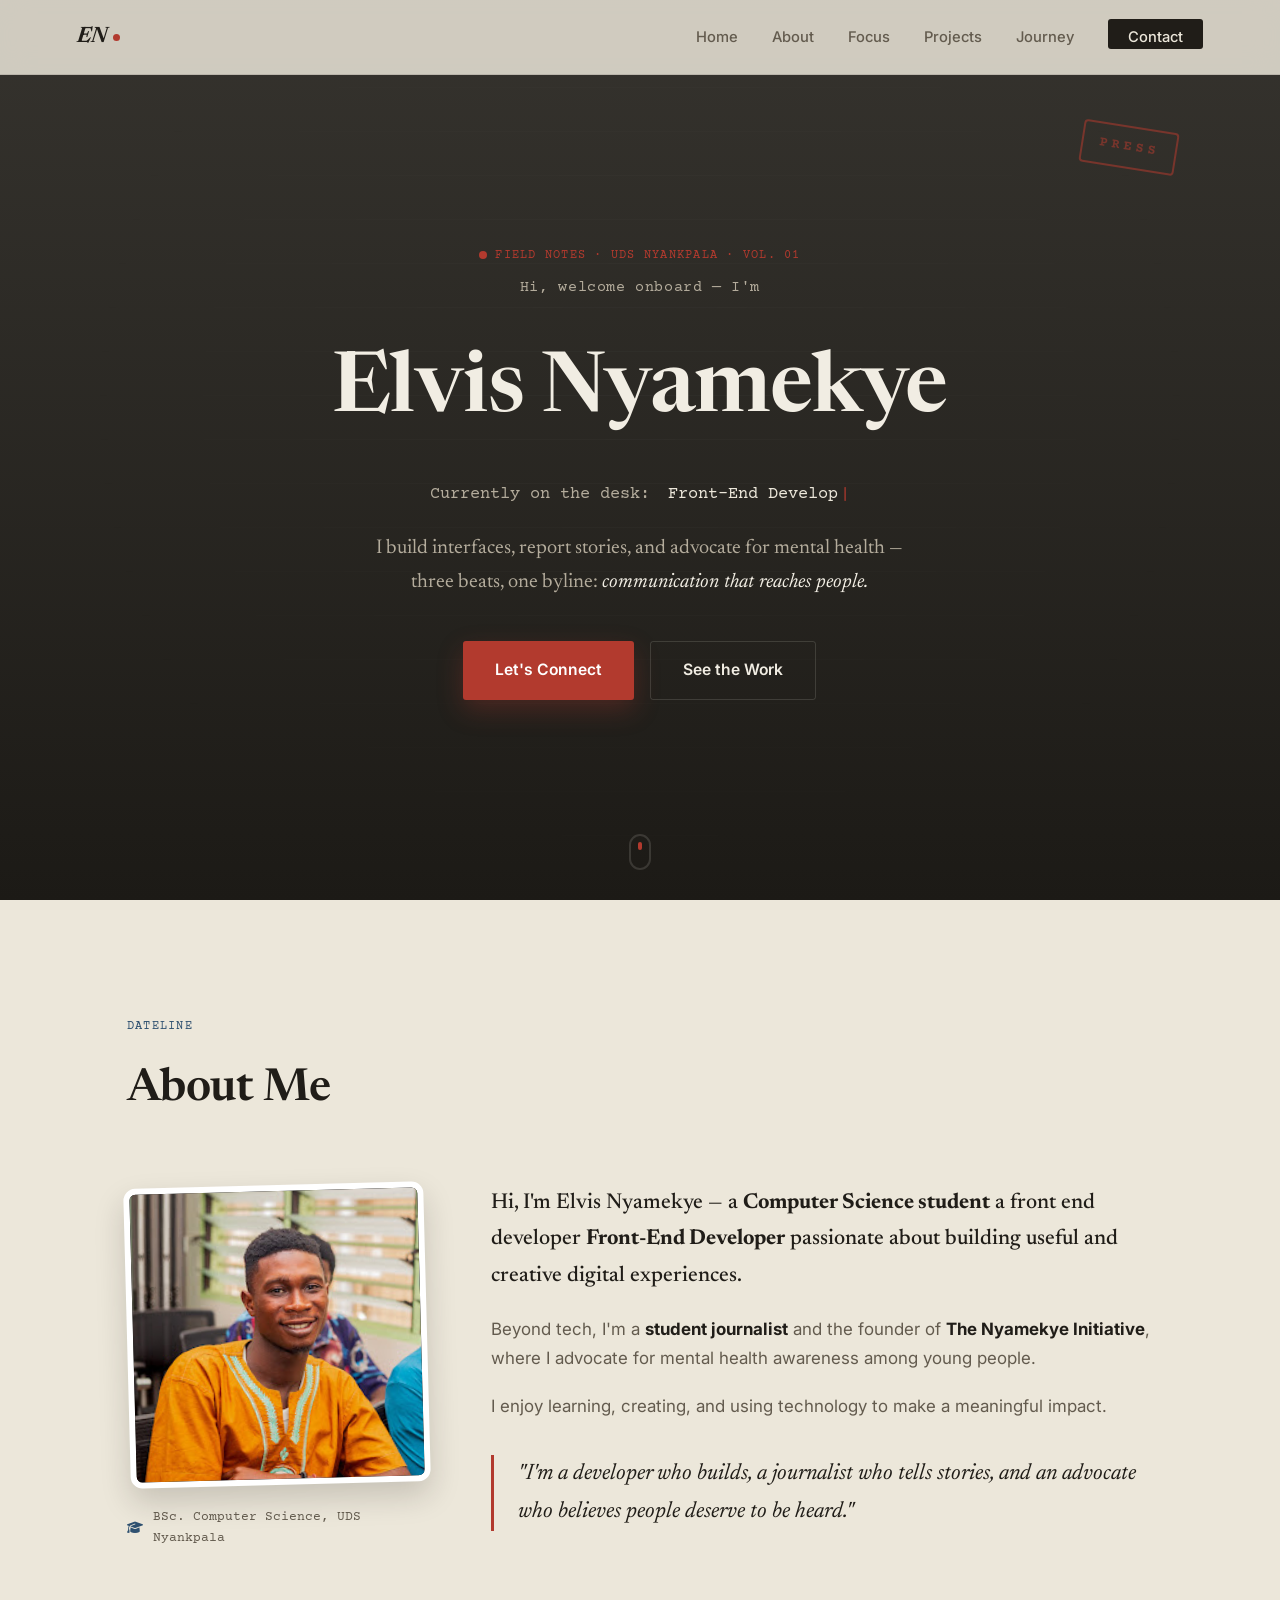
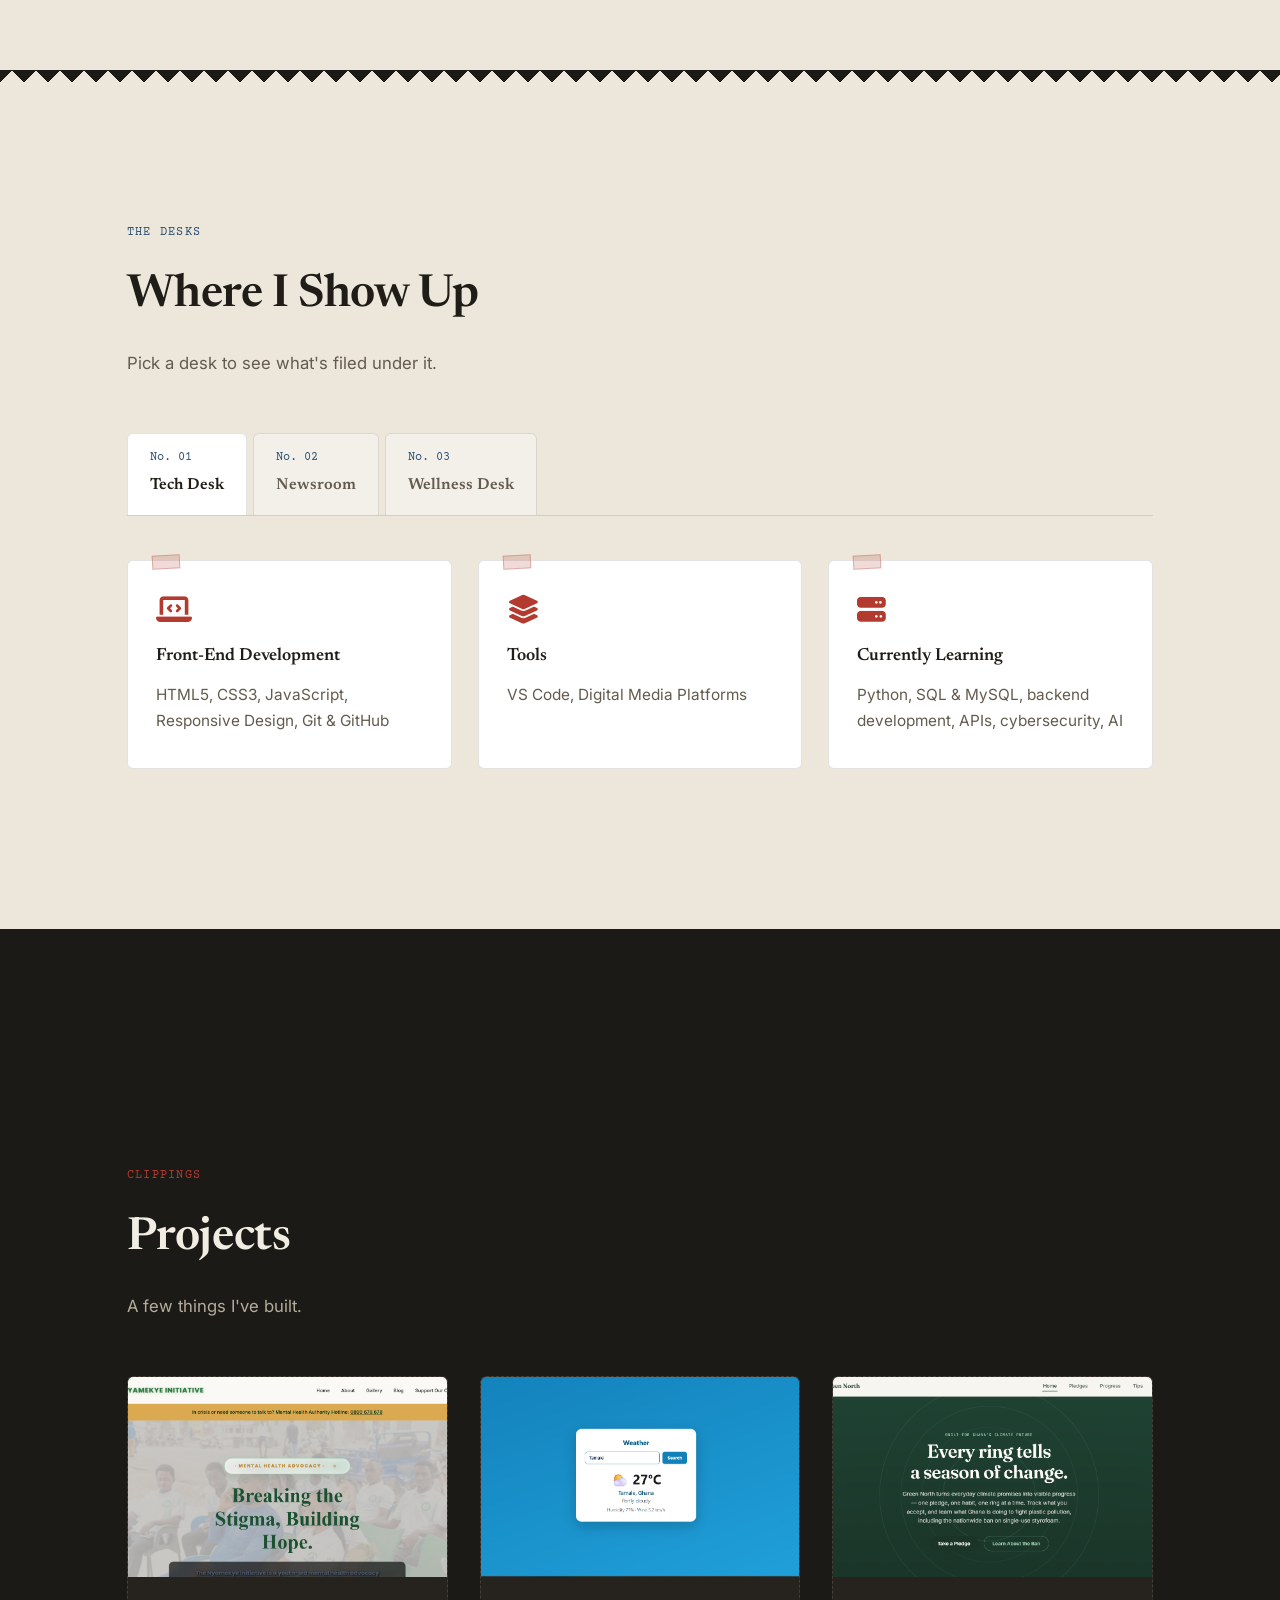
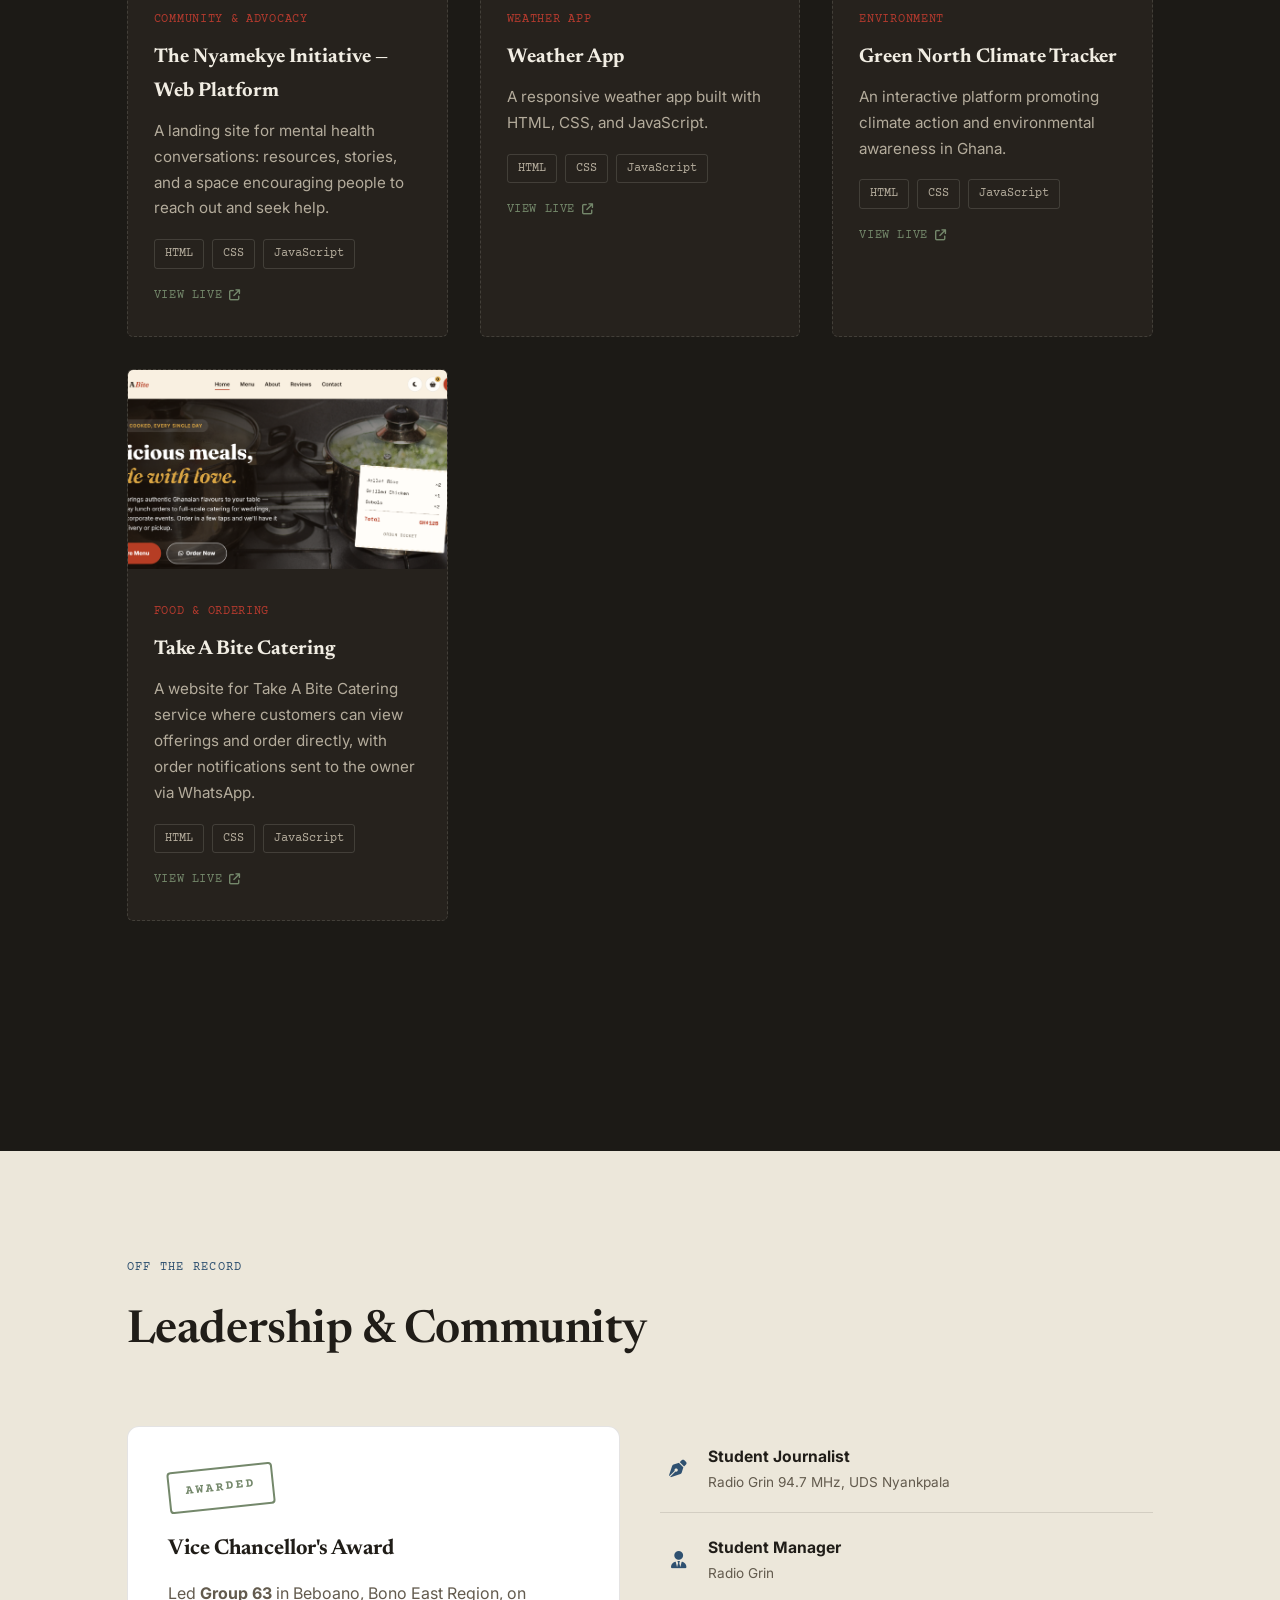
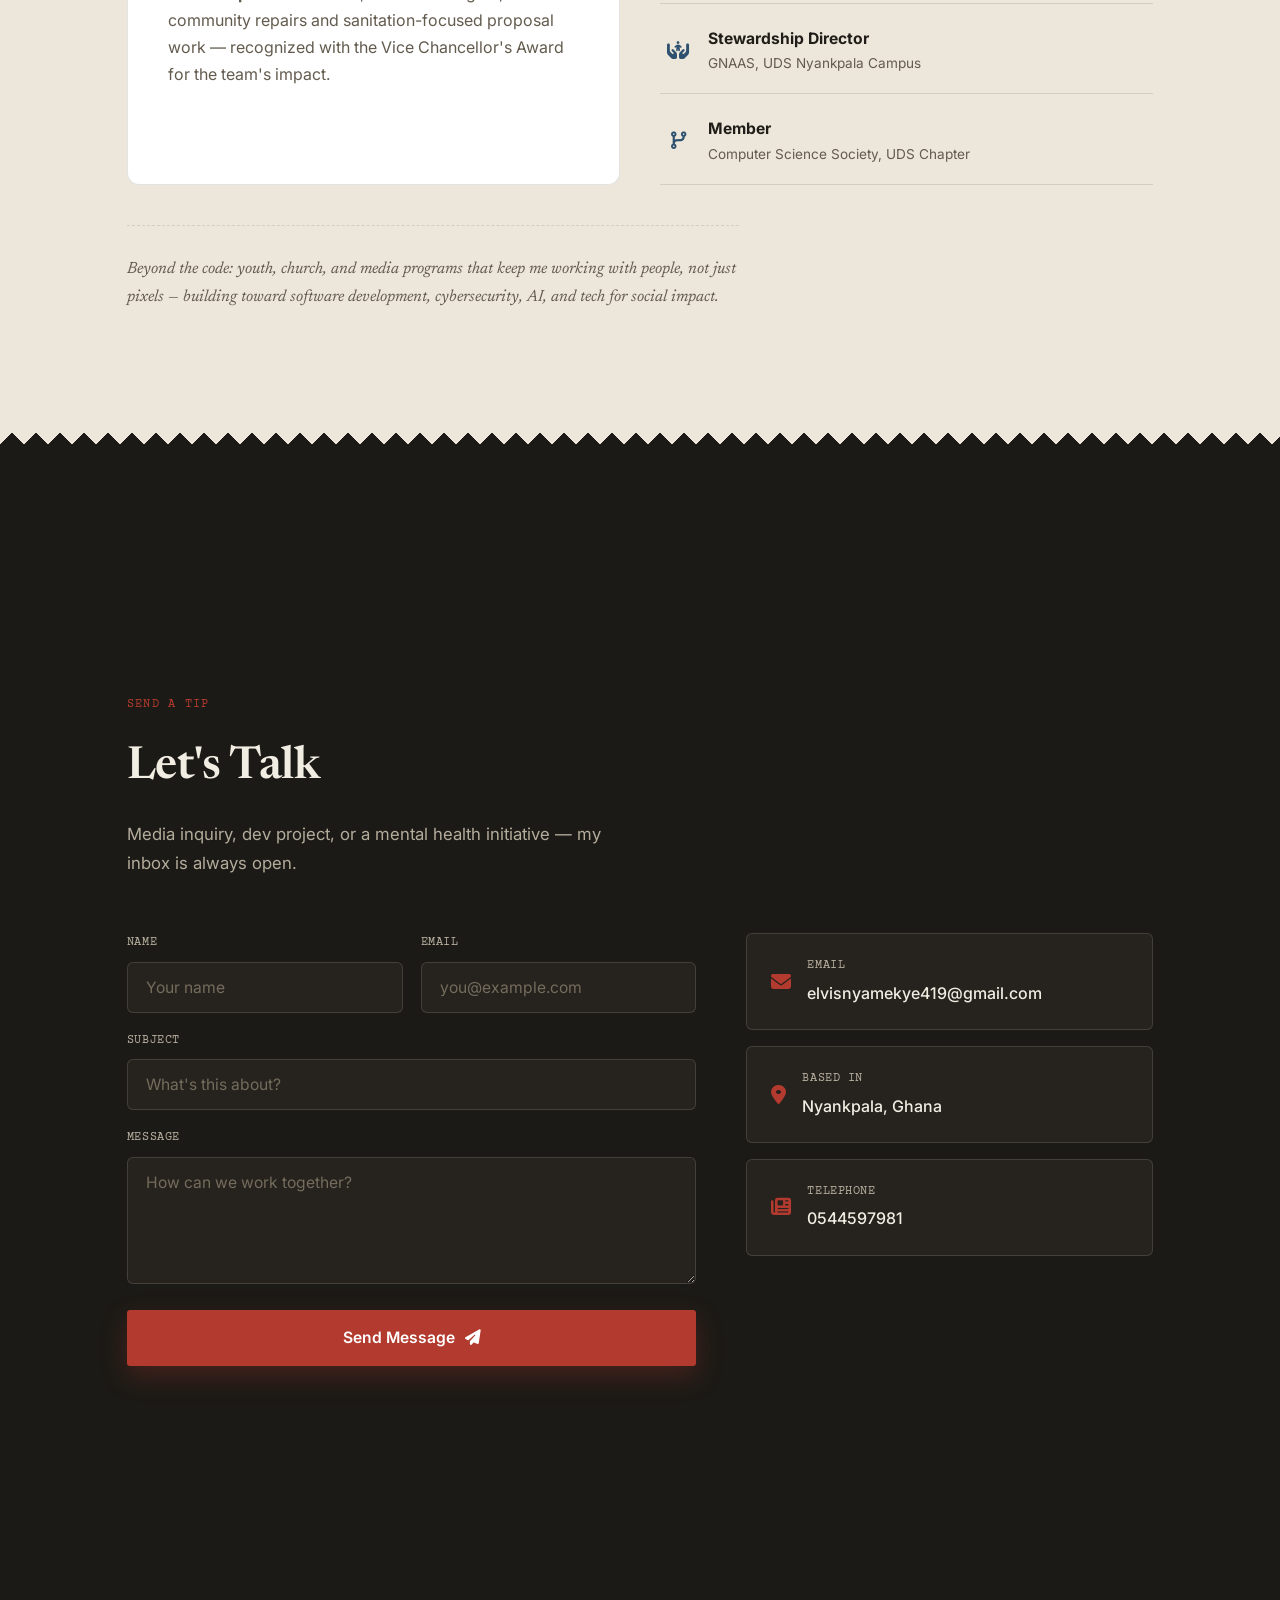
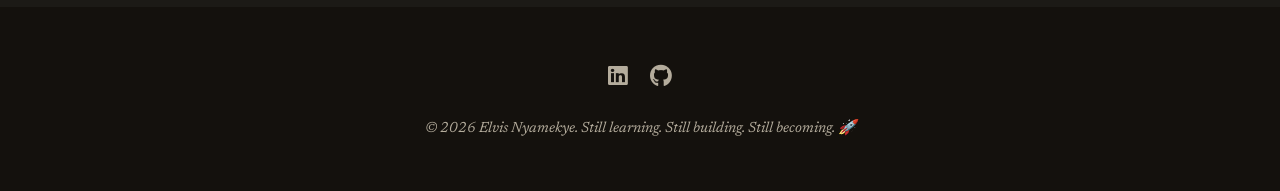
==== commit eb2121a7: "Update index.html" ====
--- a/index.html
+++ b/index.html
@@ -86,7 +86,7 @@
 
     <div class="about-text">
       <p class="lede">Hi, I'm Elvis Nyamekye — a <strong>Computer Science student</strong>
-        and aspiring <strong>Front-End Developer</strong> passionate about
+        a front end developer <strong>Front-End Developer</strong> passionate about
         building useful and creative digital experiences.</p>
 
       <p>Beyond tech, I'm a <strong>student journalist</strong> and the
--- a/style.css
+++ b/style.css
@@ -159,7 +159,10 @@
   align-items: center;
   justify-content: center;
   text-align: center;
-  background: var(--ink);
+  background:
+    linear-gradient(180deg, rgba(28,26,22,0.88) 0%, rgba(28,26,22,0.94) 55%, var(--ink) 100%),
+    url('https://images.unsplash.com/photo-1509217601088-8610fed0fc44?fm=jpg&q=80&w=2400&auto=format&fit=crop')
+      center 35% / cover no-repeat;
   color: var(--text-light);
   overflow: hidden;
   padding: 140px 6% 100px;
@@ -217,6 +220,14 @@
   color: var(--text-light);
 }
 
+.hero-greeting {
+  font-family: var(--font-mono);
+  font-size: 0.95rem;
+  letter-spacing: 0.04em;
+  color: var(--text-light-muted);
+  margin-top: 8px;
+}
+
 .hero-role {
   font-family: var(--font-mono);
   font-size: 1.05rem;
@@ -601,6 +612,36 @@
 .social-links a { font-size: 1.4rem; color: var(--text-light-muted); transition: 0.25s; }
 .social-links a:hover { color: var(--red); }
 .footer p { font-family: var(--font-display); font-style: italic; font-size: 0.92rem; }
+
+/* =========================================================
+   BACK TO TOP
+   ========================================================= */
+.back-to-top {
+  position: fixed;
+  left: 28px;
+  bottom: 28px;
+  z-index: 900;
+  width: 48px;
+  height: 48px;
+  display: flex;
+  align-items: center;
+  justify-content: center;
+  border-radius: 50%;
+  background: var(--red);
+  color: #fff;
+  font-size: 1.05rem;
+  box-shadow: 0 10px 26px rgba(178,58,46,0.32);
+  opacity: 0;
+  visibility: hidden;
+  transform: translateY(12px);
+  transition: opacity 0.3s ease, transform 0.3s ease, background 0.25s ease, visibility 0.3s;
+}
+.back-to-top.is-visible {
+  opacity: 1;
+  visibility: visible;
+  transform: translateY(0);
+}
+.back-to-top:hover { background: #963026; transform: translateY(-3px); }
 
 /* =========================================================
    RESPONSIVE
@@ -628,4 +669,5 @@
   .container { padding: 90px 6%; }
   .form-row { grid-template-columns: 1fr; }
   .press-stamp { top: 8%; right: 6%; font-size: 0.65rem; padding: 6px 10px; }
-}
+  .back-to-top { left: 18px; bottom: 18px; width: 42px; height: 42px; font-size: 0.95rem; }
+}
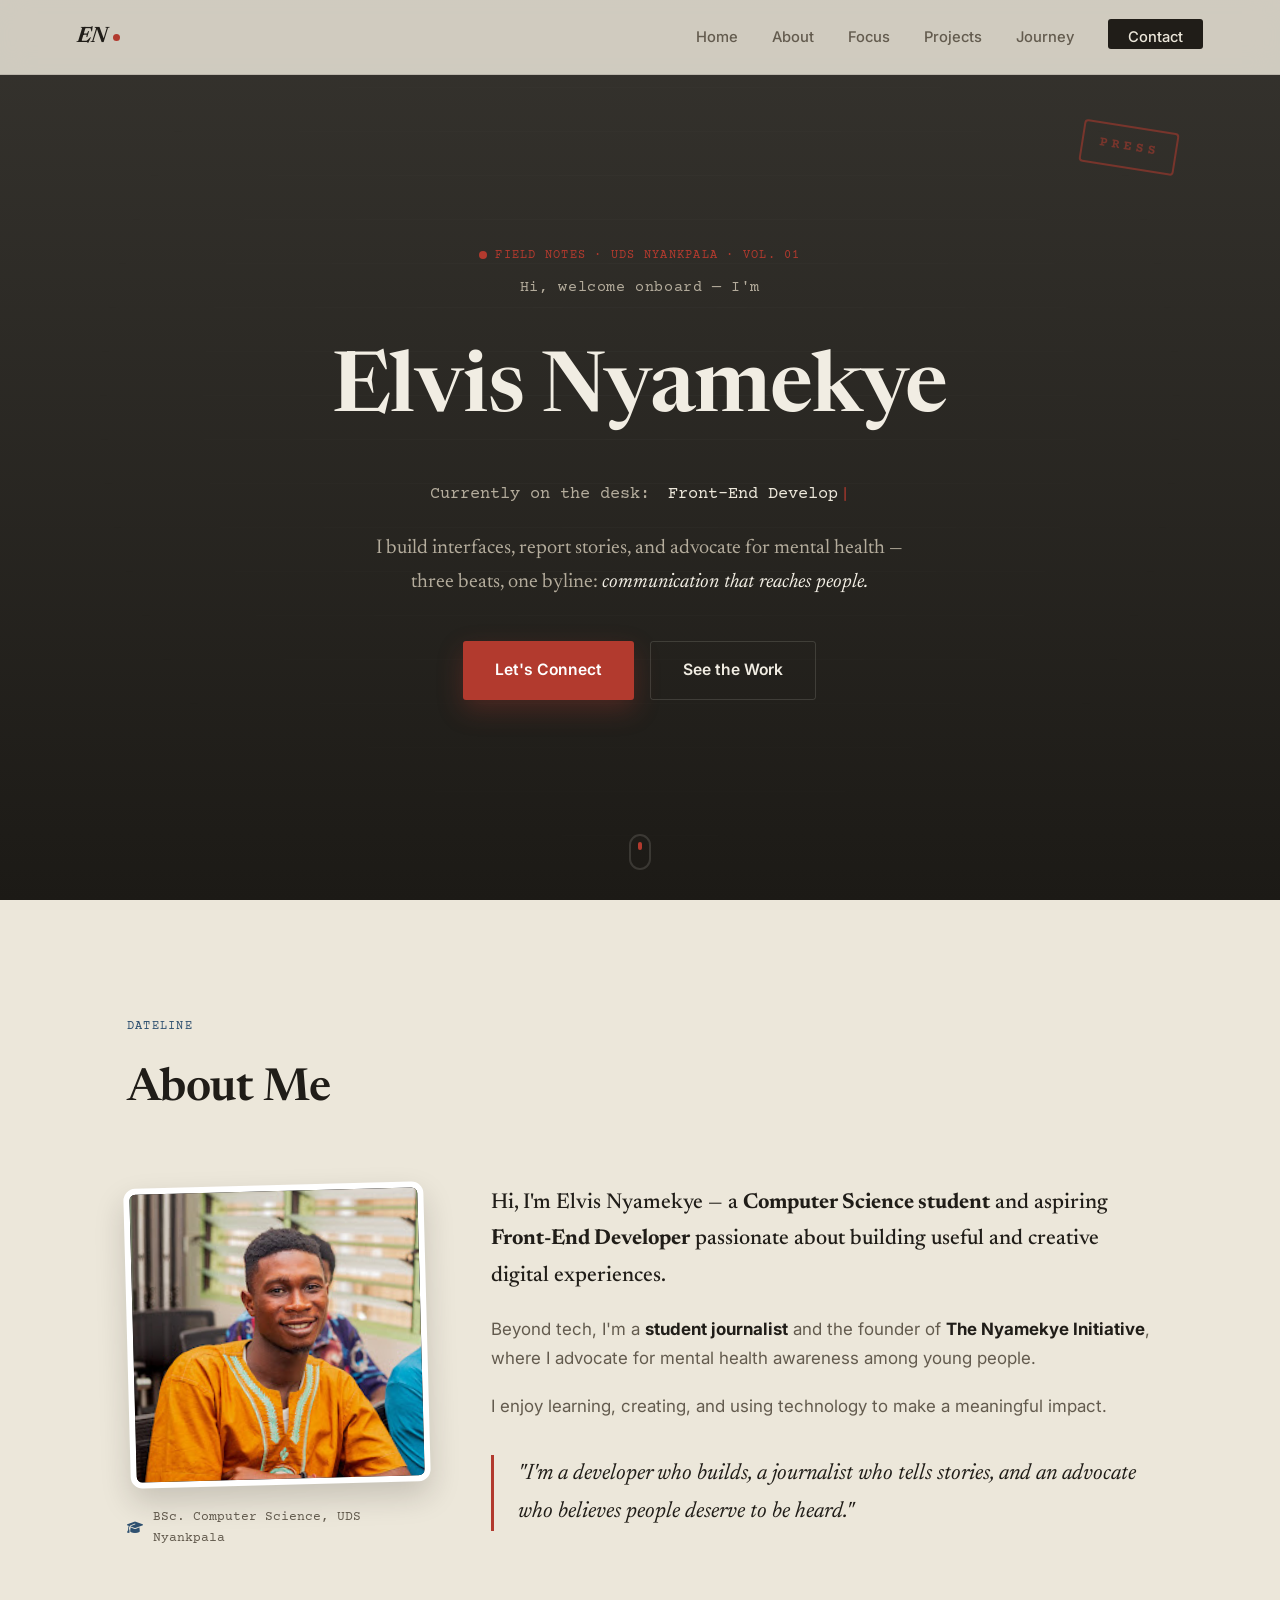
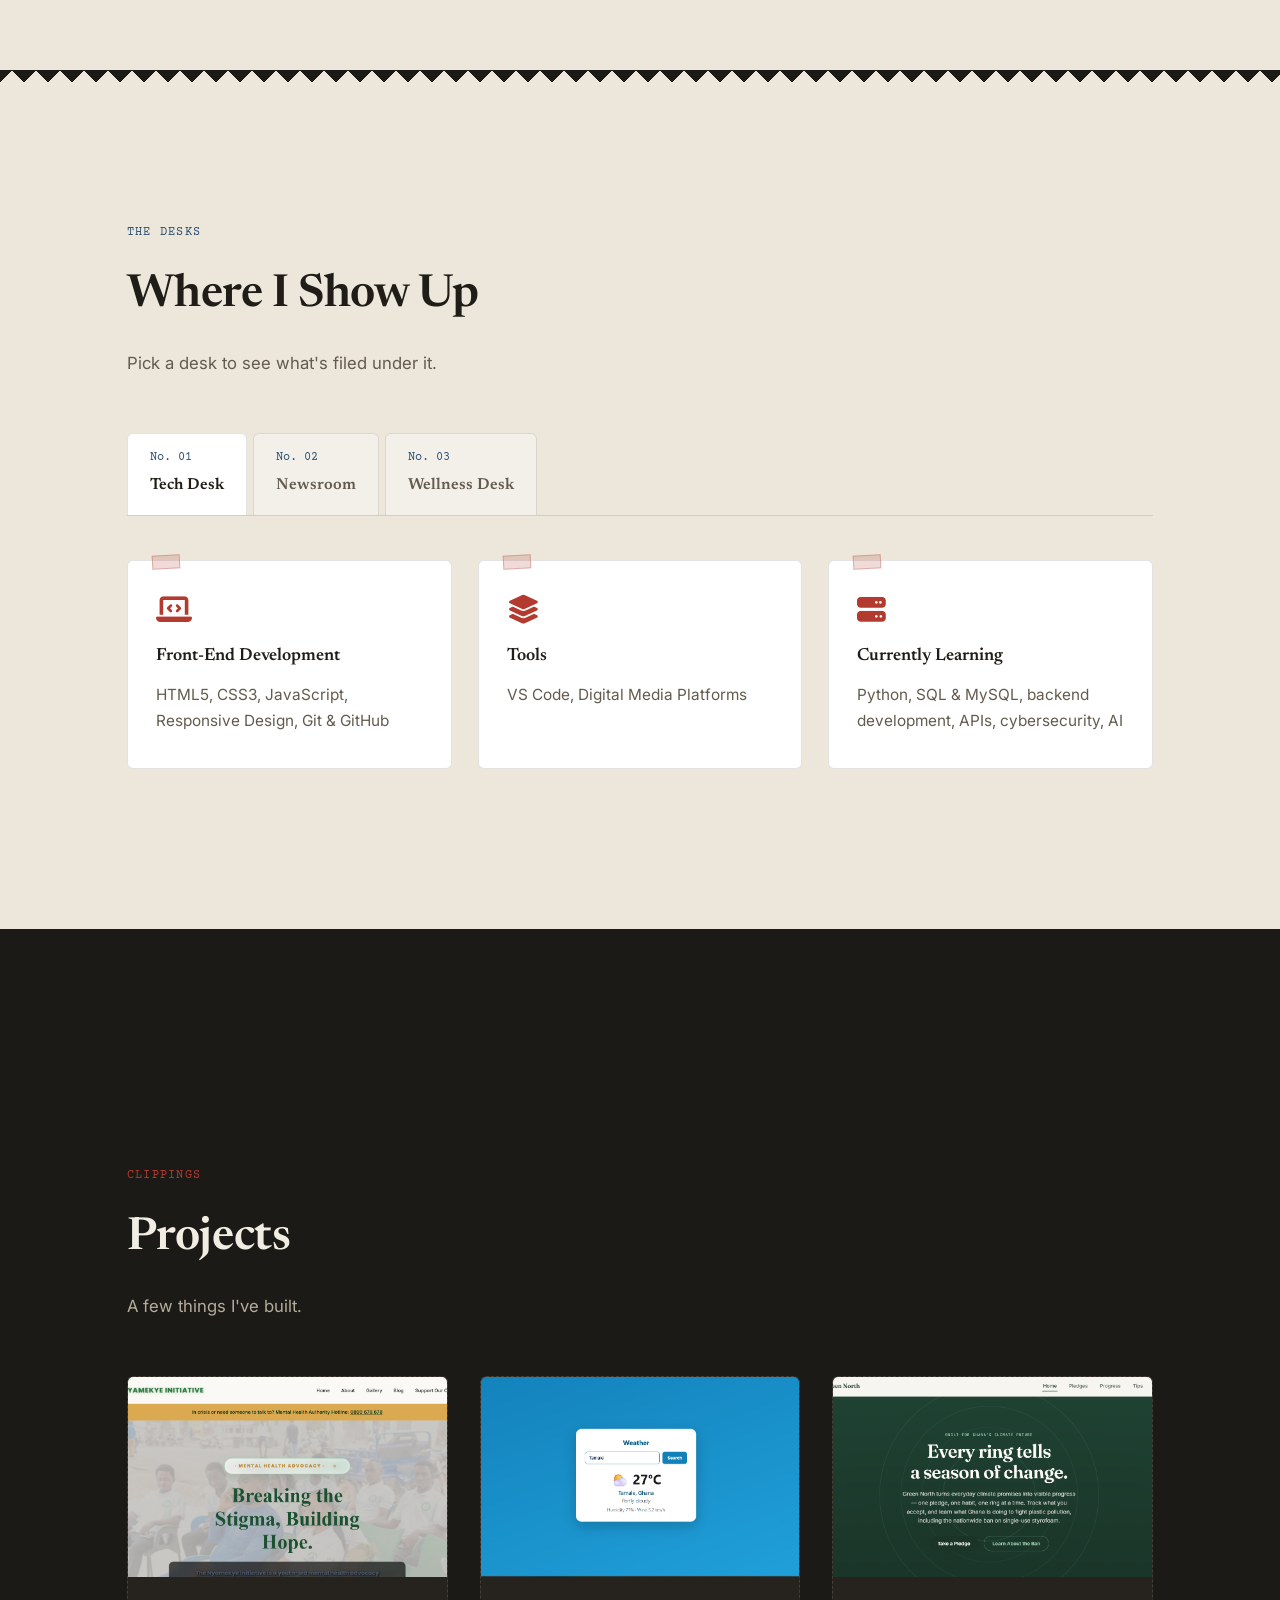
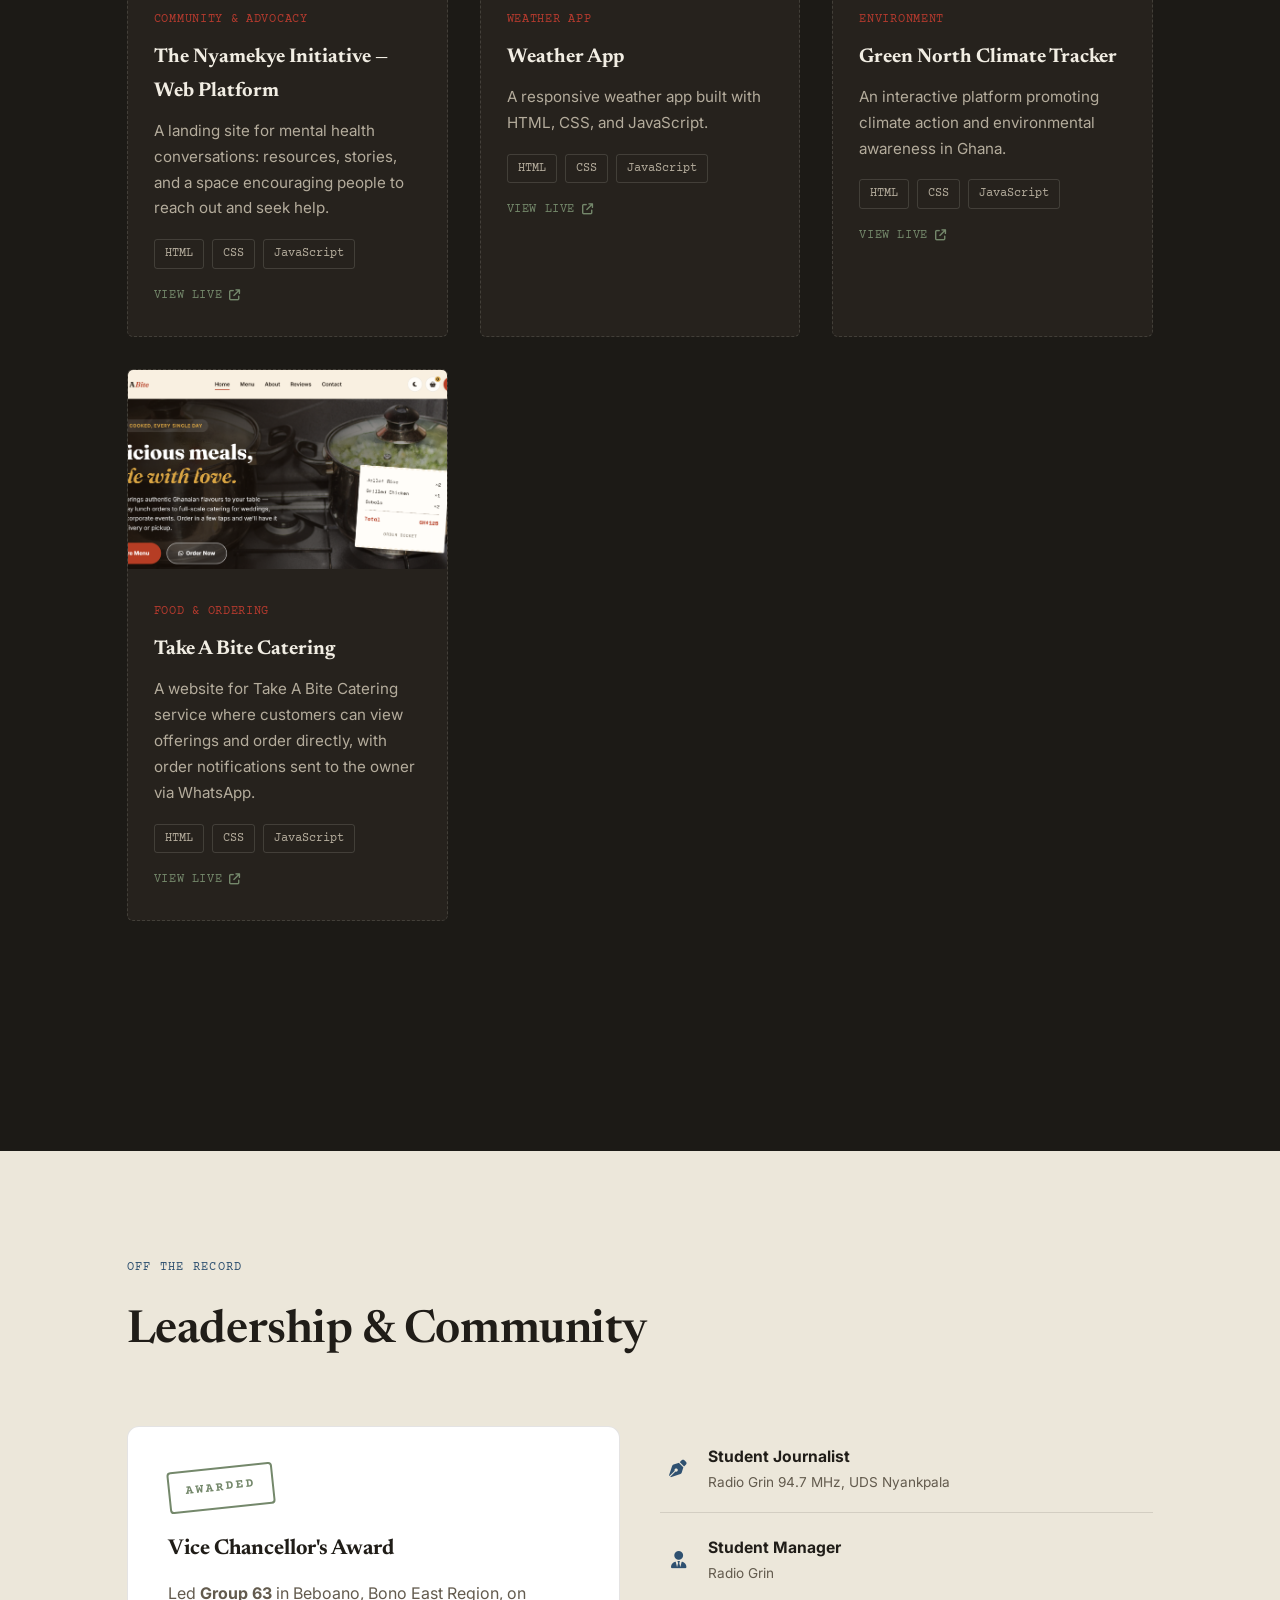
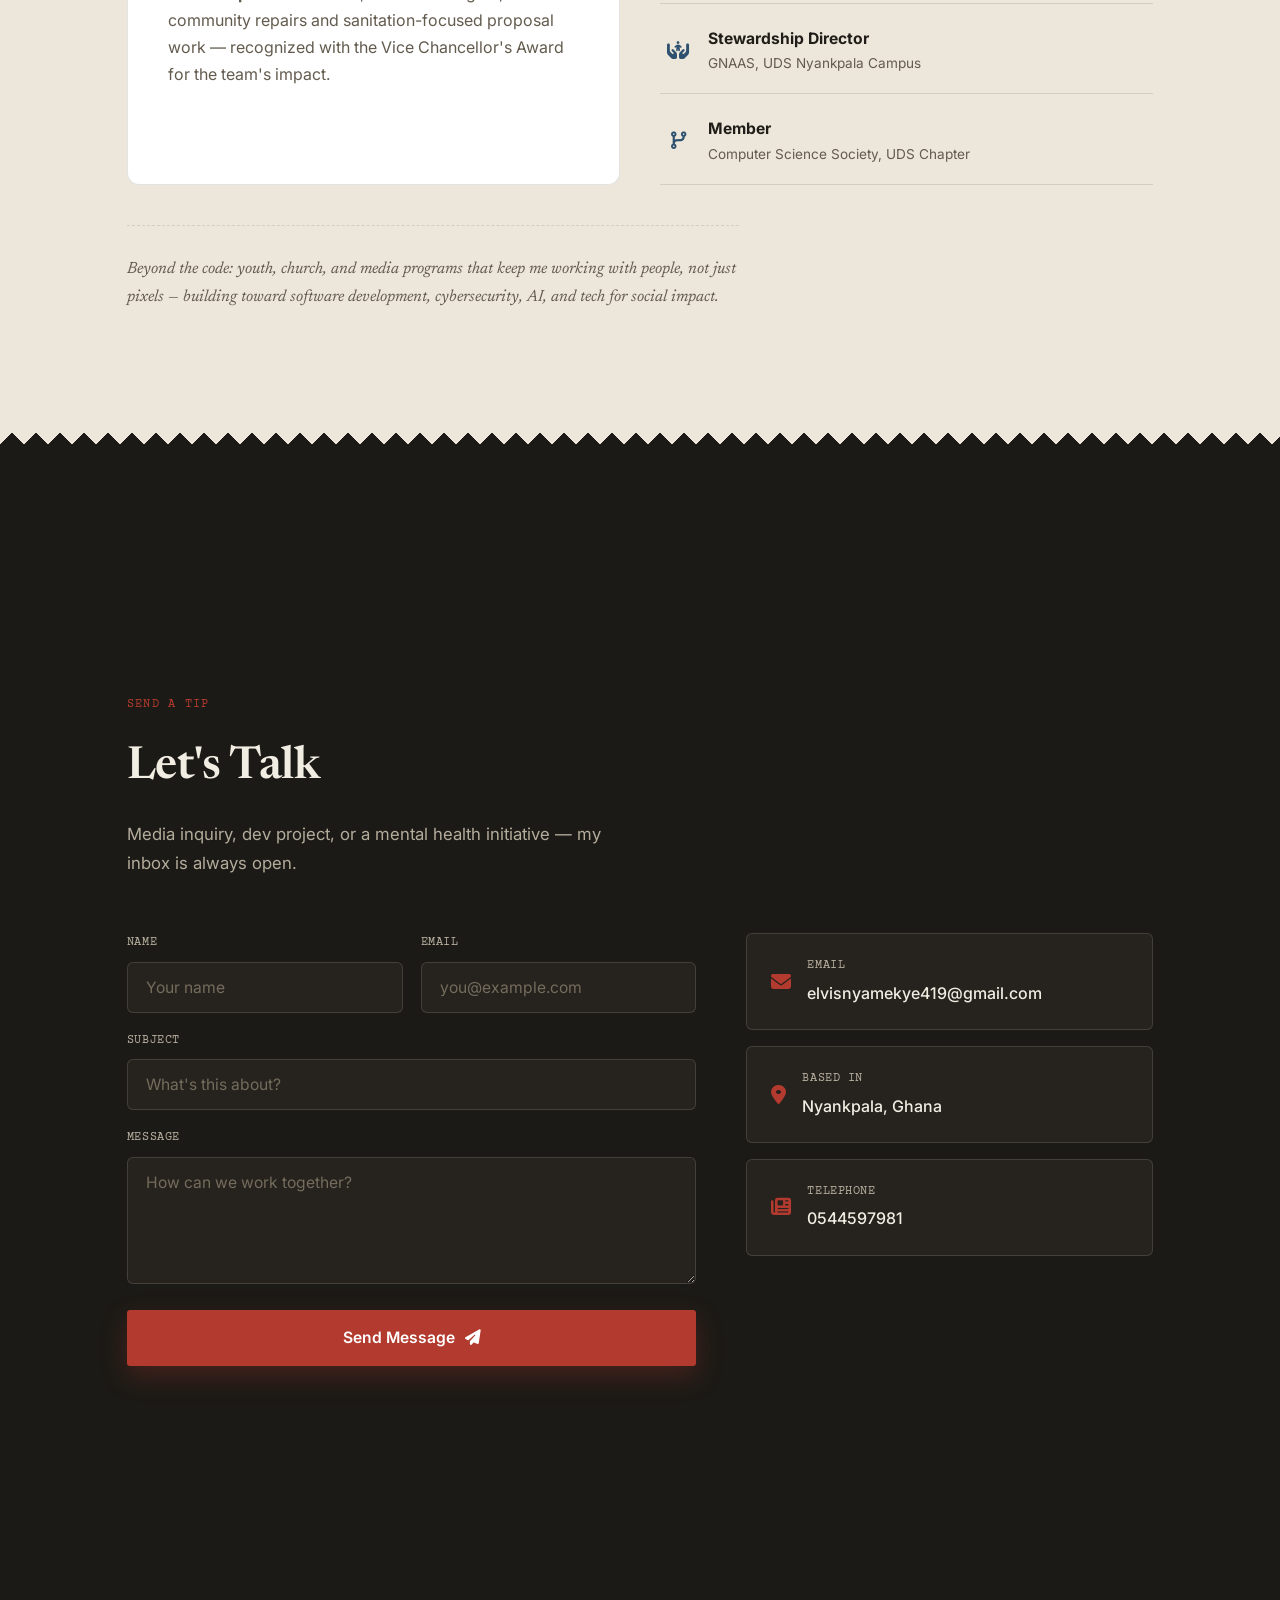
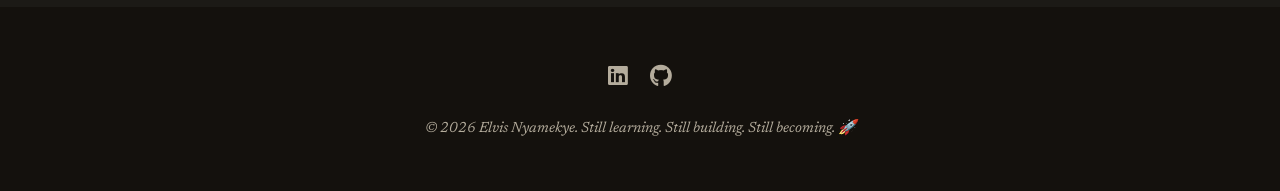
==== commit d5ae8d4f: "Update index.html" ====
--- a/index.html
+++ b/index.html
@@ -86,7 +86,7 @@
 
     <div class="about-text">
       <p class="lede">Hi, I'm Elvis Nyamekye — a <strong>Computer Science student</strong>
-        a front end developer <strong>Front-End Developer</strong> passionate about
+        and aspiring <strong>Front-End Developer</strong> passionate about
         building useful and creative digital experiences.</p>
 
       <p>Beyond tech, I'm a <strong>student journalist</strong> and the
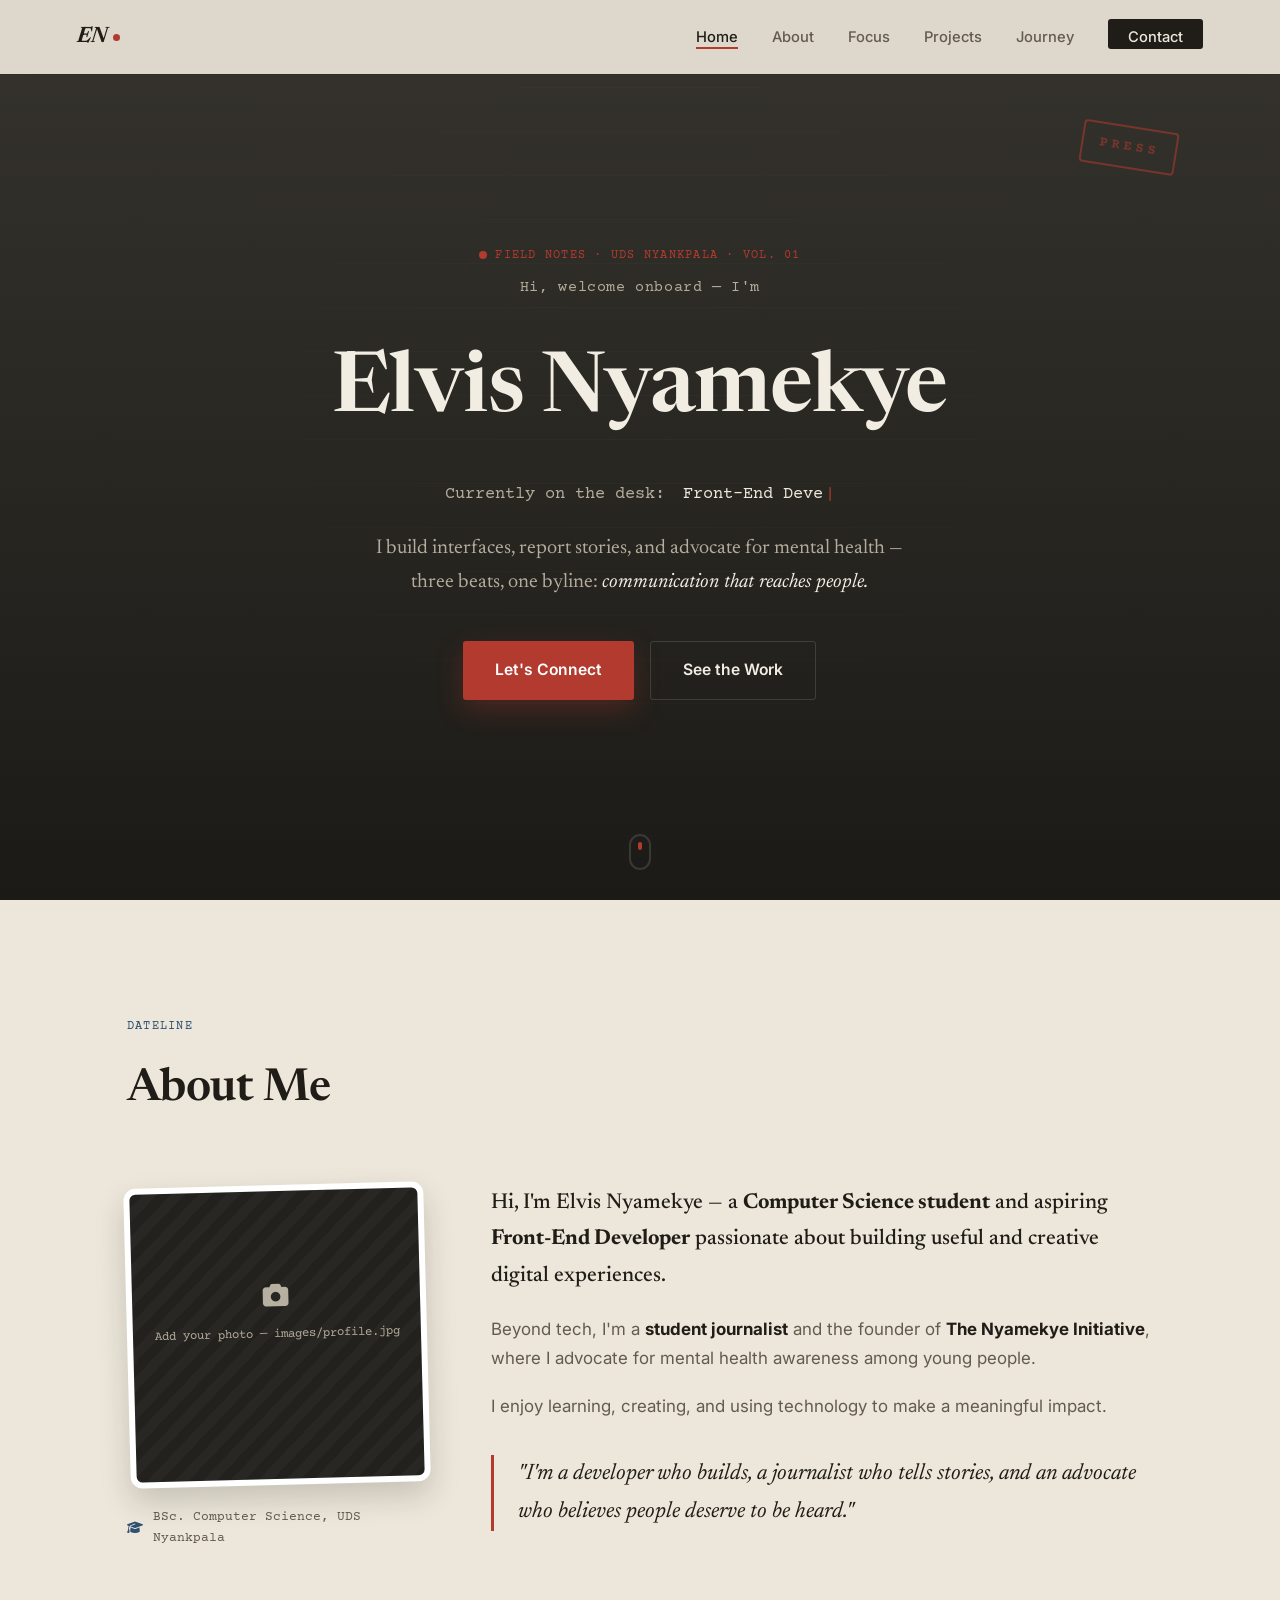
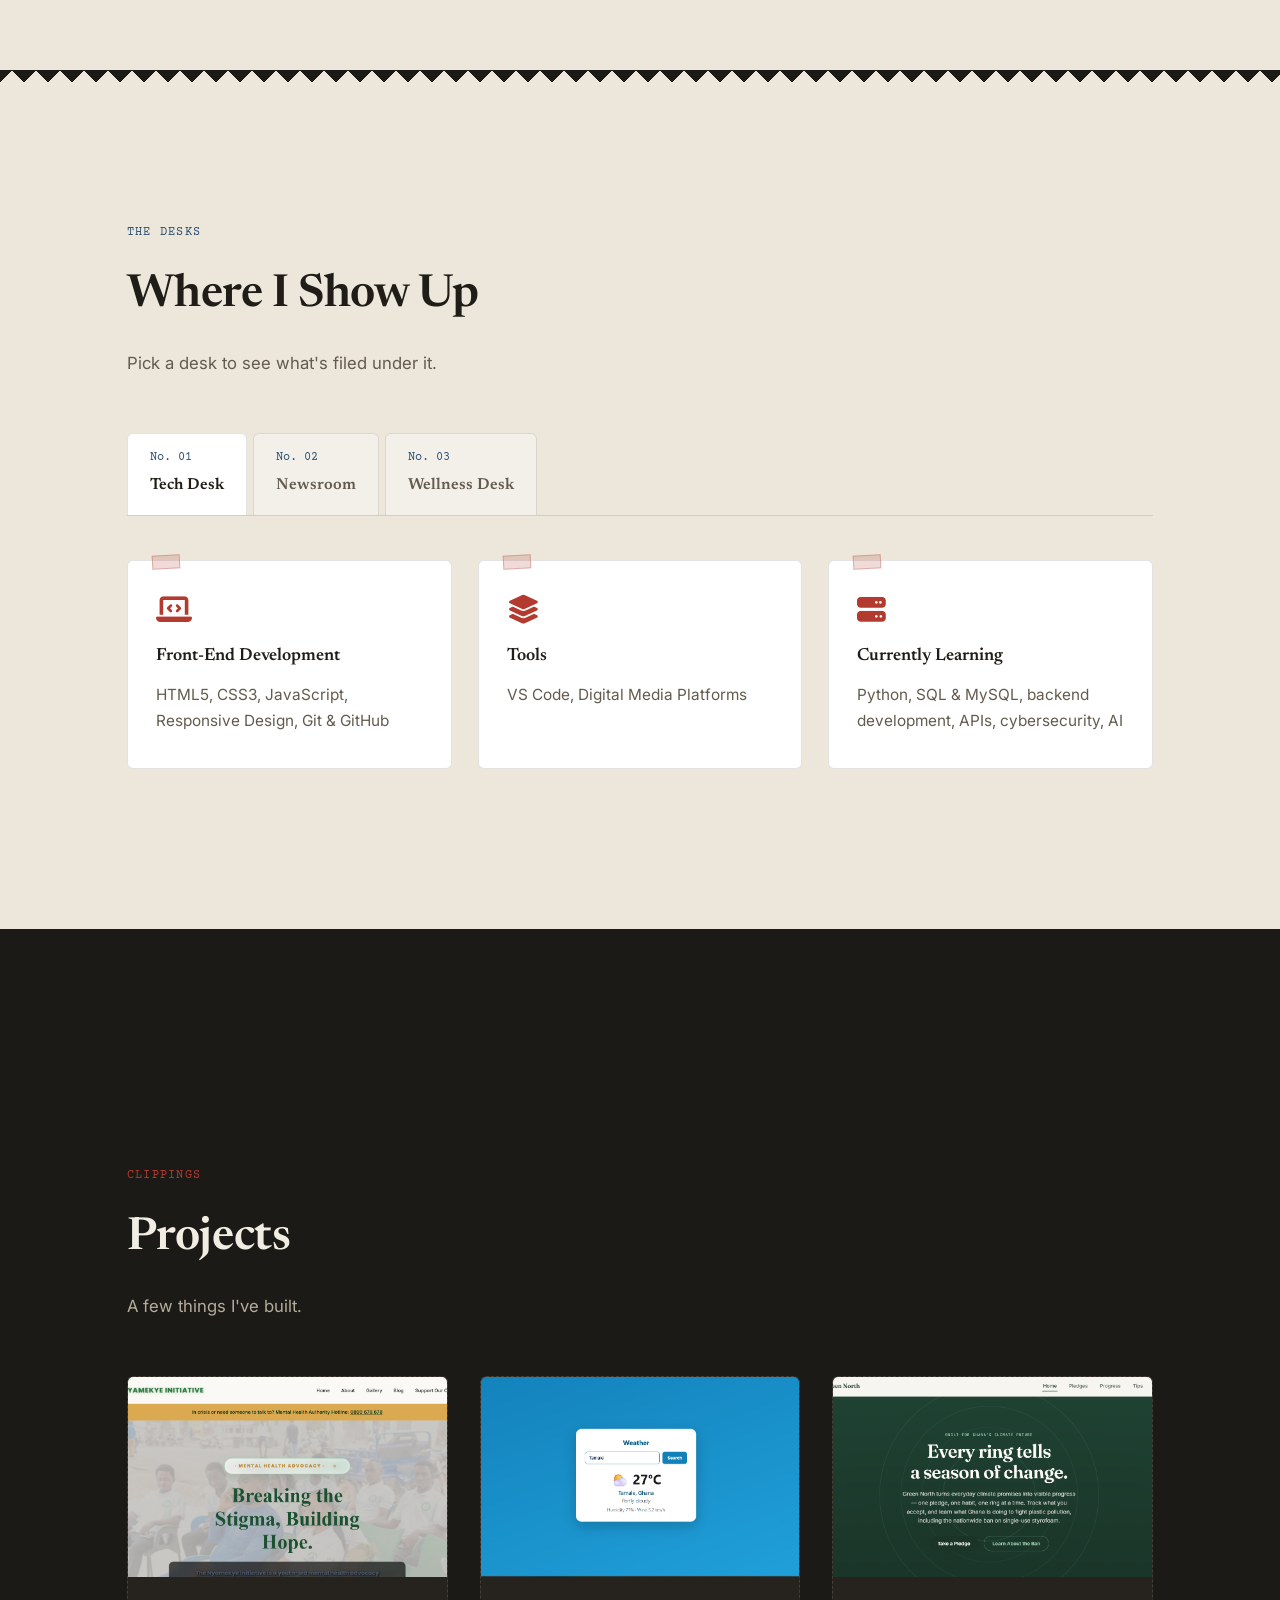
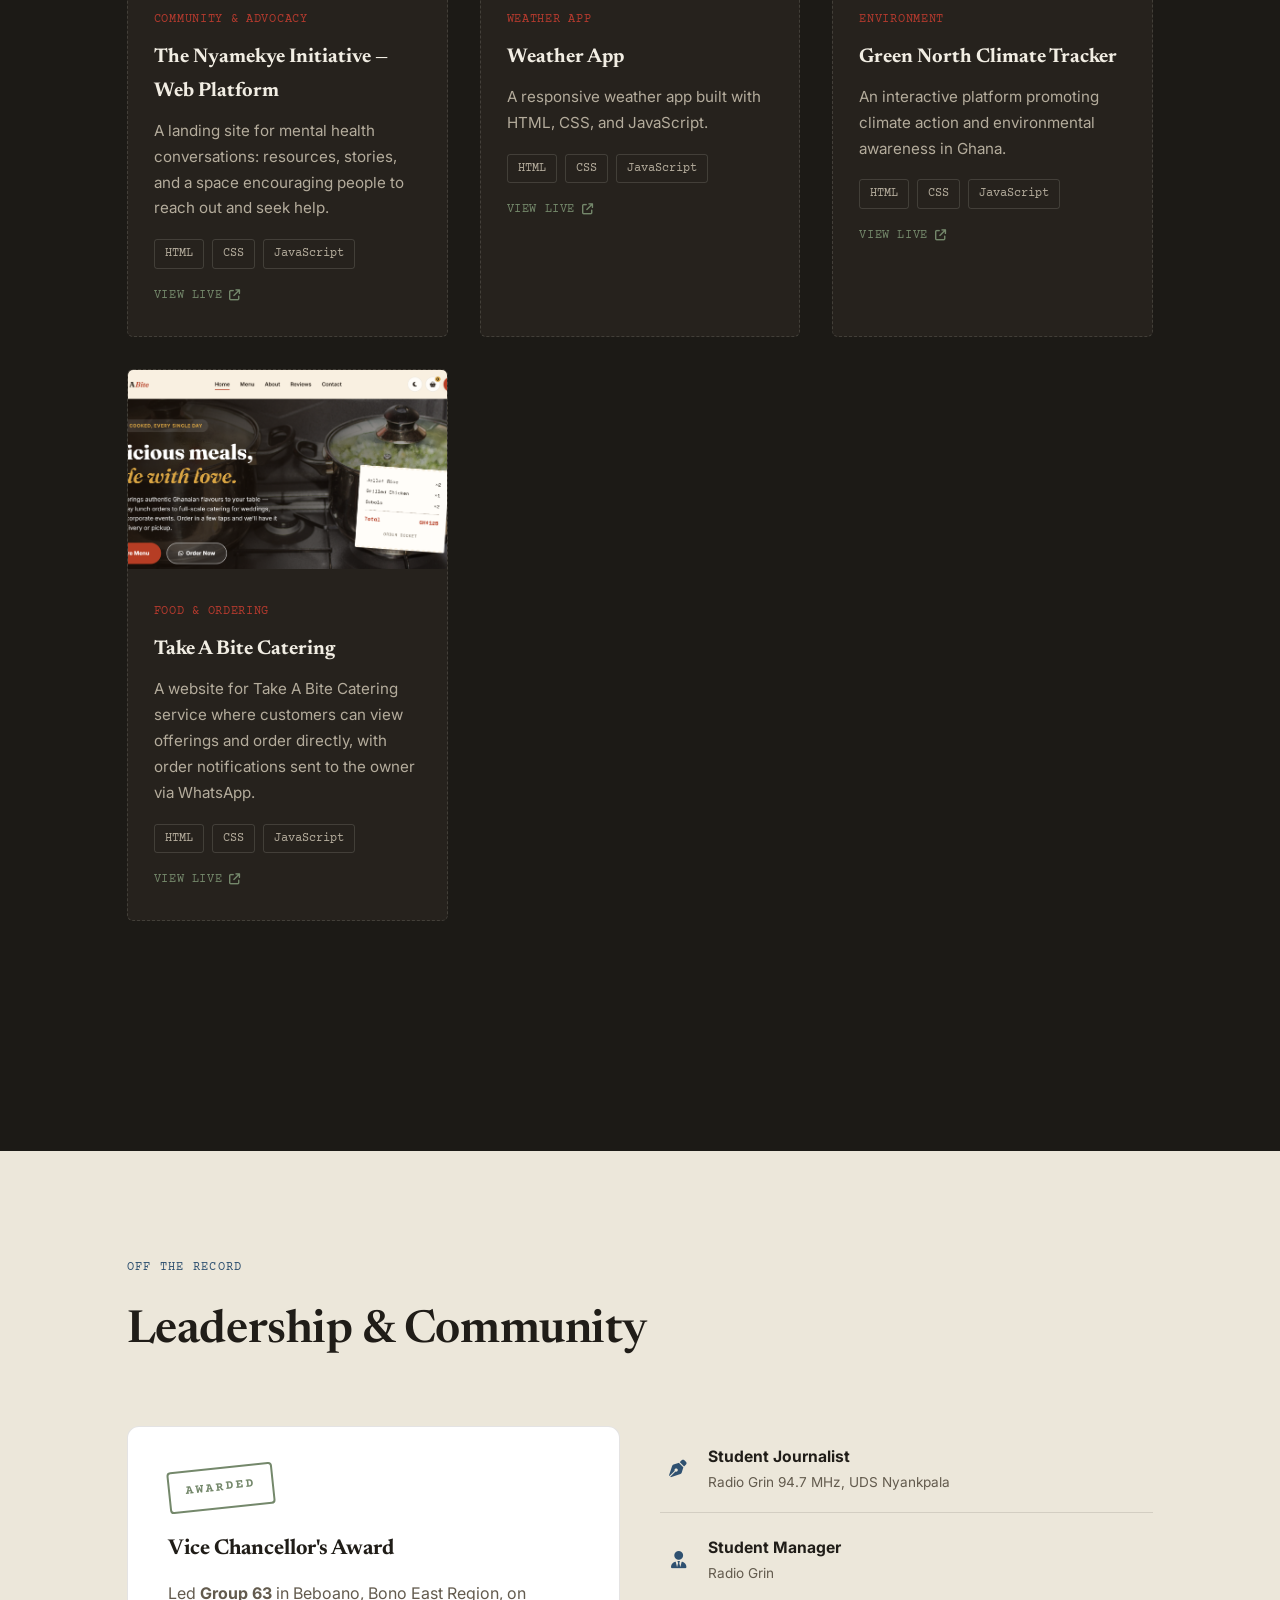
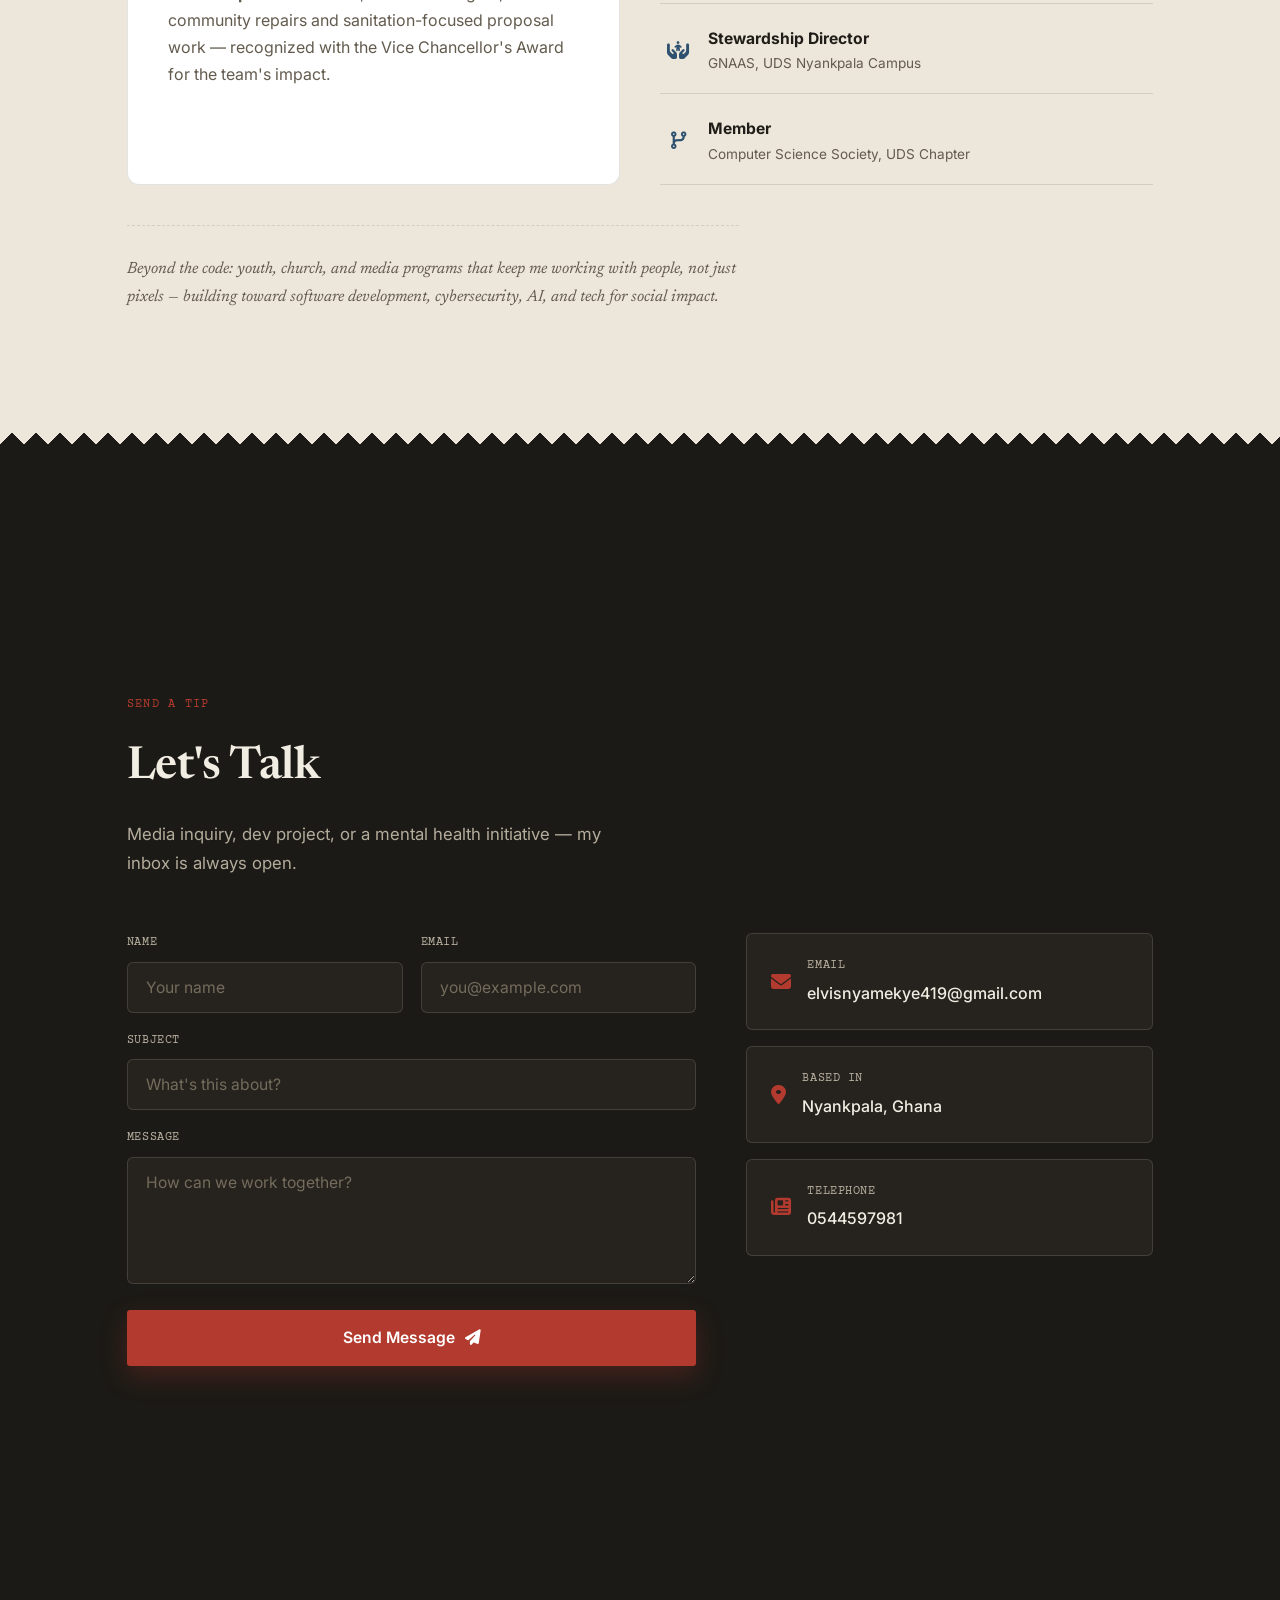
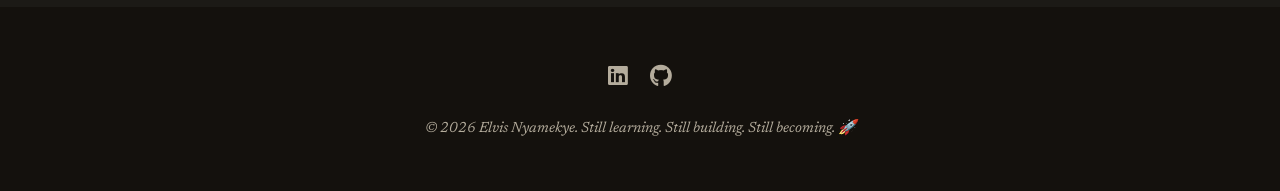
==== commit b39d5abd: "Update index.html" ====
--- a/index.html
+++ b/index.html
@@ -76,7 +76,7 @@
     <div class="about-portrait">
       
       <div class="image-slot portrait" data-label="Add your photo — images/profile.jpg">
-        <img src="elvis.JPG" alt="Elvis Nyamekye" onerror="this.style.display='none'; this.parentElement.classList.add('img-missing')">
+        <img src="elviss.JPG" alt="Elvis Nyamekye" onerror="this.style.display='none'; this.parentElement.classList.add('img-missing')">
       </div>
       <div class="portrait-tag">
         <i class="fa-solid fa-graduation-cap"></i>
--- a/style.css
+++ b/style.css
@@ -101,9 +101,19 @@
   align-items: center;
   justify-content: space-between;
   padding: 18px 6%;
-  background: rgba(236, 231, 218, 0.85);
+  padding-top: max(18px, env(safe-area-inset-top));
+  border-bottom: 1px solid var(--border-soft);
+}
+/* blur lives on a pseudo-element: backdrop-filter on the navbar itself would
+   trap the fixed mobile menu inside the navbar box */
+.navbar::before {
+  content: '';
+  position: absolute;
+  inset: 0;
+  z-index: -1;
+  background: rgba(236, 231, 218, 0.92);
+  -webkit-backdrop-filter: blur(14px) saturate(140%);
   backdrop-filter: blur(14px) saturate(140%);
-  border-bottom: 1px solid var(--border-soft);
 }
 
 .logo {
@@ -115,6 +125,9 @@
   display: inline-flex;
   align-items: center;
   gap: 6px;
+  position: relative;
+  z-index: 1002;
+  transition: color 0.25s;
 }
 .logo-dot { width: 7px; height: 7px; border-radius: 50%; background: var(--red); display: inline-block; }
 
@@ -135,7 +148,9 @@
   transition: width 0.25s ease;
 }
 .nav-links li a:hover { color: var(--text-dark); }
-.nav-links li a:hover::after { width: 100%; }
+.nav-links li a:hover::after,
+.nav-links li a.is-active::after { width: 100%; }
+.nav-links li a.is-active { color: var(--text-dark); }
 .nav-cta {
   background: var(--text-dark);
   color: var(--paper) !important;
@@ -143,10 +158,35 @@
   border-radius: 3px;
 }
 .nav-cta::after { display: none; }
+.nav-links li a.nav-cta.is-active { background: var(--red); color: #fff !important; }
 .nav-cta:hover { background: var(--red) !important; color: #fff !important; }
 
-.nav-toggle { display: none; flex-direction: column; gap: 5px; width: 26px; }
-.nav-toggle span { height: 2px; background: var(--text-dark); border-radius: 2px; transition: 0.3s; }
+.nav-toggle {
+  display: none;
+  position: relative;
+  z-index: 1002;
+  flex-direction: column;
+  align-items: center;
+  justify-content: center;
+  gap: 5px;
+  width: 46px;
+  height: 46px;
+  margin-right: -10px;
+  -webkit-tap-highlight-color: transparent;
+}
+.nav-toggle span {
+  display: block;
+  flex-shrink: 0;
+  width: 24px;
+  height: 2px;
+  background: var(--text-dark);
+  border-radius: 2px;
+  transition: transform 0.3s ease, opacity 0.2s ease, background 0.25s ease;
+}
+.nav-toggle.is-open span:nth-child(1) { transform: translateY(7px) rotate(45deg); }
+.nav-toggle.is-open span:nth-child(2) { opacity: 0; }
+.nav-toggle.is-open span:nth-child(3) { transform: translateY(-7px) rotate(-45deg); }
+body.menu-open { overflow: hidden; }
 
 /* =========================================================
    HERO
@@ -653,21 +693,80 @@
   .contact-wrapper { grid-template-columns: 1fr; }
 }
 
+@media (max-width: 860px) {
+  .nav-toggle { display: flex; }
+
+  /* full-screen slide-in menu */
+  .nav-links {
+    position: fixed;
+    top: 0; left: 0; right: 0; bottom: 0;
+    width: 100%;
+    height: 100vh;
+    height: 100dvh;
+    z-index: 1001;
+    background: var(--ink);
+    flex-direction: column;
+    align-items: center;
+    justify-content: center;
+    gap: 6px;
+    padding: 90px 8% 40px;
+    opacity: 0;
+    visibility: hidden;
+    transform: translateY(-16px);
+    transition: opacity 0.3s ease, transform 0.3s ease, visibility 0.3s;
+    overflow-y: auto;
+  }
+  .nav-links.is-open { opacity: 1; visibility: visible; transform: translateY(0); }
+
+  .nav-links li { width: 100%; text-align: center; }
+  .nav-links li a {
+    display: block;
+    padding: 14px 16px;
+    font-family: var(--font-display);
+    font-size: 1.9rem;
+    font-weight: 500;
+    color: var(--text-light-muted);
+  }
+  .nav-links li a::after { display: none; }
+  .nav-links li a:hover,
+  .nav-links li a.is-active { color: var(--text-light); }
+  .nav-links li a.is-active { font-style: italic; }
+  .nav-links li a.is-active::before {
+    content: '';
+    display: inline-block;
+    width: 8px; height: 8px;
+    margin-right: 12px;
+    border-radius: 50%;
+    background: var(--red);
+    vertical-align: middle;
+  }
+  .nav-links li a.nav-cta {
+    display: inline-block;
+    margin-top: 18px;
+    padding: 14px 40px;
+    font-family: var(--font-body);
+    font-size: 1.05rem;
+    font-weight: 600;
+    background: var(--red);
+    color: #fff !important;
+    border-radius: 3px;
+  }
+  .nav-links li a.nav-cta.is-active::before { display: none; }
+  .nav-links li a.nav-cta.is-active { font-style: normal; }
+
+  /* light logo + hamburger while the dark menu is open */
+  .navbar.menu-open .logo { color: var(--text-light); }
+  .navbar.menu-open .nav-toggle span { background: var(--text-light); }
+  .navbar.menu-open { border-bottom-color: transparent; }
+}
+
 @media (max-width: 700px) {
-  .nav-links {
-    position: fixed; top: 66px; left: 0; right: 0;
-    background: var(--paper);
-    flex-direction: column; align-items: flex-start;
-    padding: 24px 6% 30px;
-    gap: 18px;
-    border-bottom: 1px solid var(--border-soft);
-    transform: translateY(-140%);
-    transition: transform 0.3s ease;
-  }
-  .nav-links.is-open { transform: translateY(0); }
-  .nav-toggle { display: flex; }
   .container { padding: 90px 6%; }
   .form-row { grid-template-columns: 1fr; }
-  .press-stamp { top: 8%; right: 6%; font-size: 0.65rem; padding: 6px 10px; }
+  .press-stamp { top: 96px; right: 6%; font-size: 0.65rem; padding: 6px 10px; }
+  .hero { padding: 130px 6% 90px; }
+  .role-label { display: block; margin: 0 0 4px; }
+  .hero-role { font-size: 0.95rem; }
+  .hero-tagline { font-size: 1.12rem; }
   .back-to-top { left: 18px; bottom: 18px; width: 42px; height: 42px; font-size: 0.95rem; }
 }
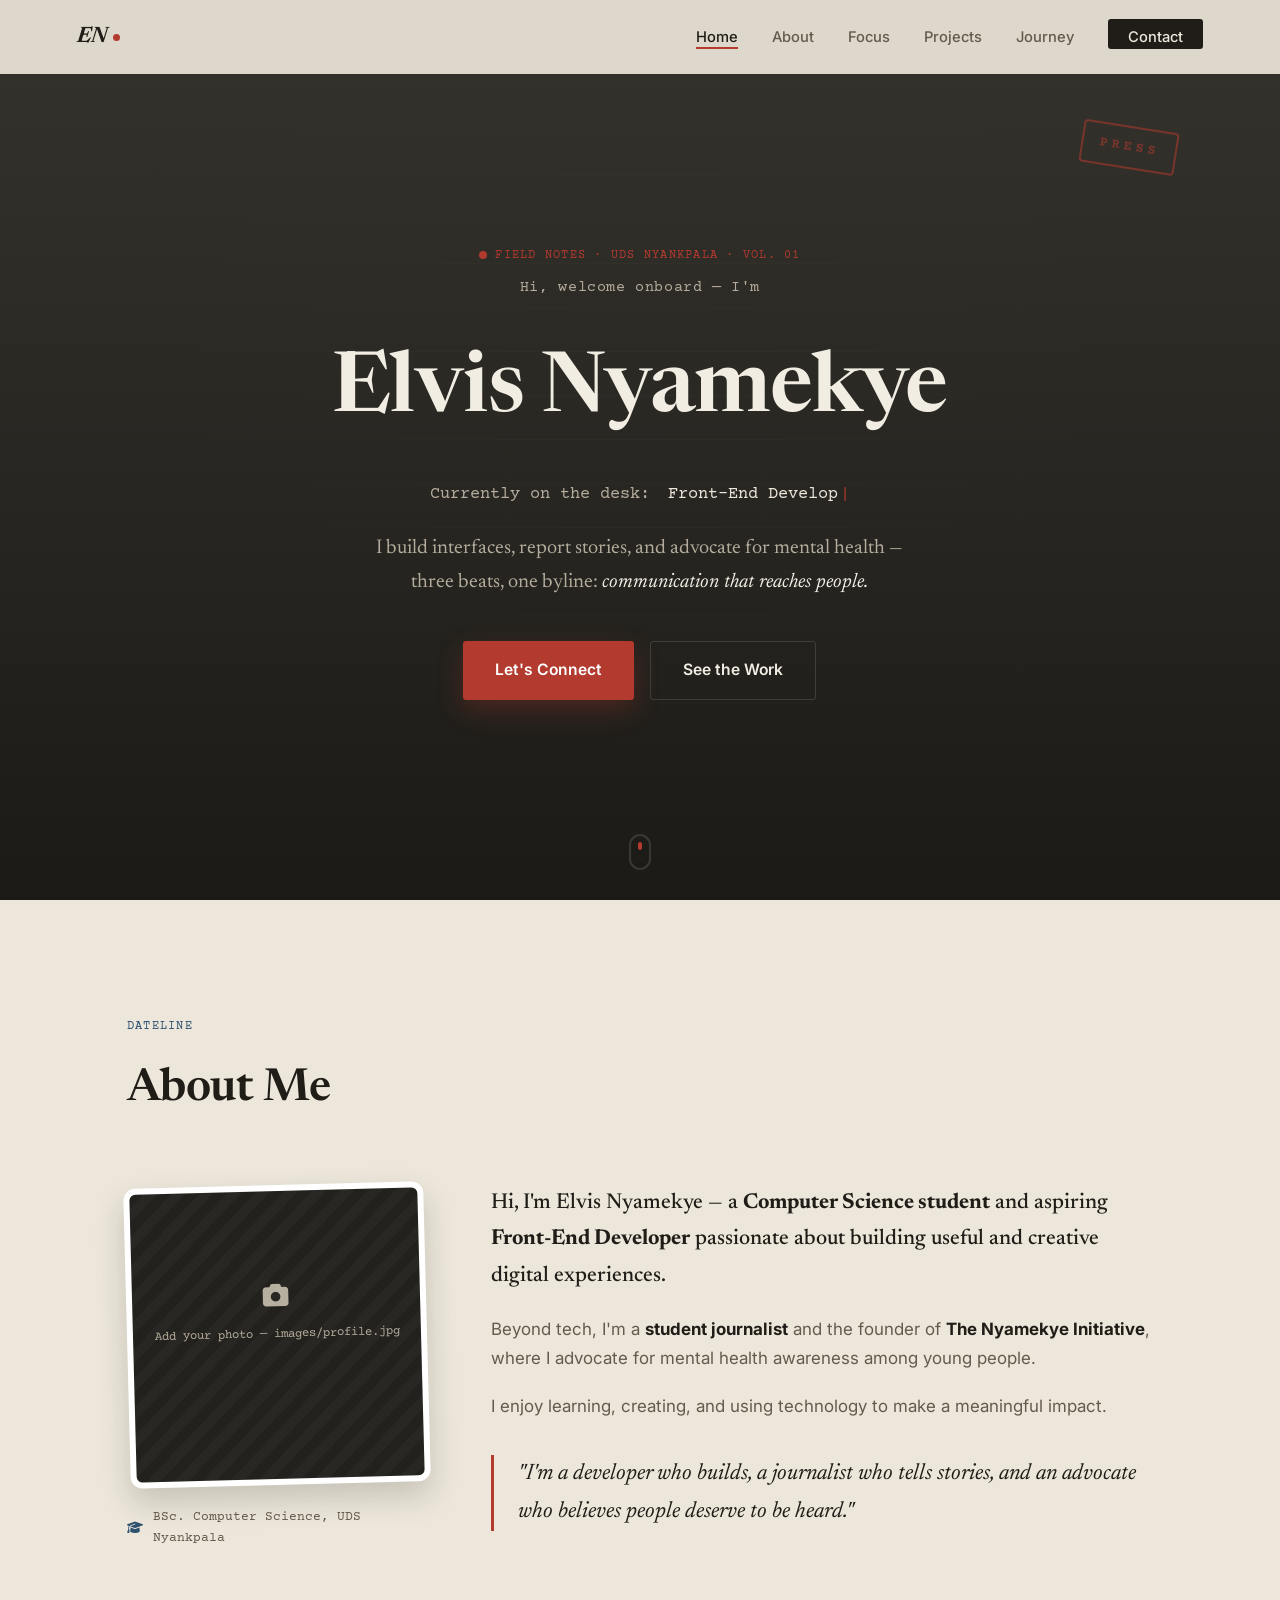
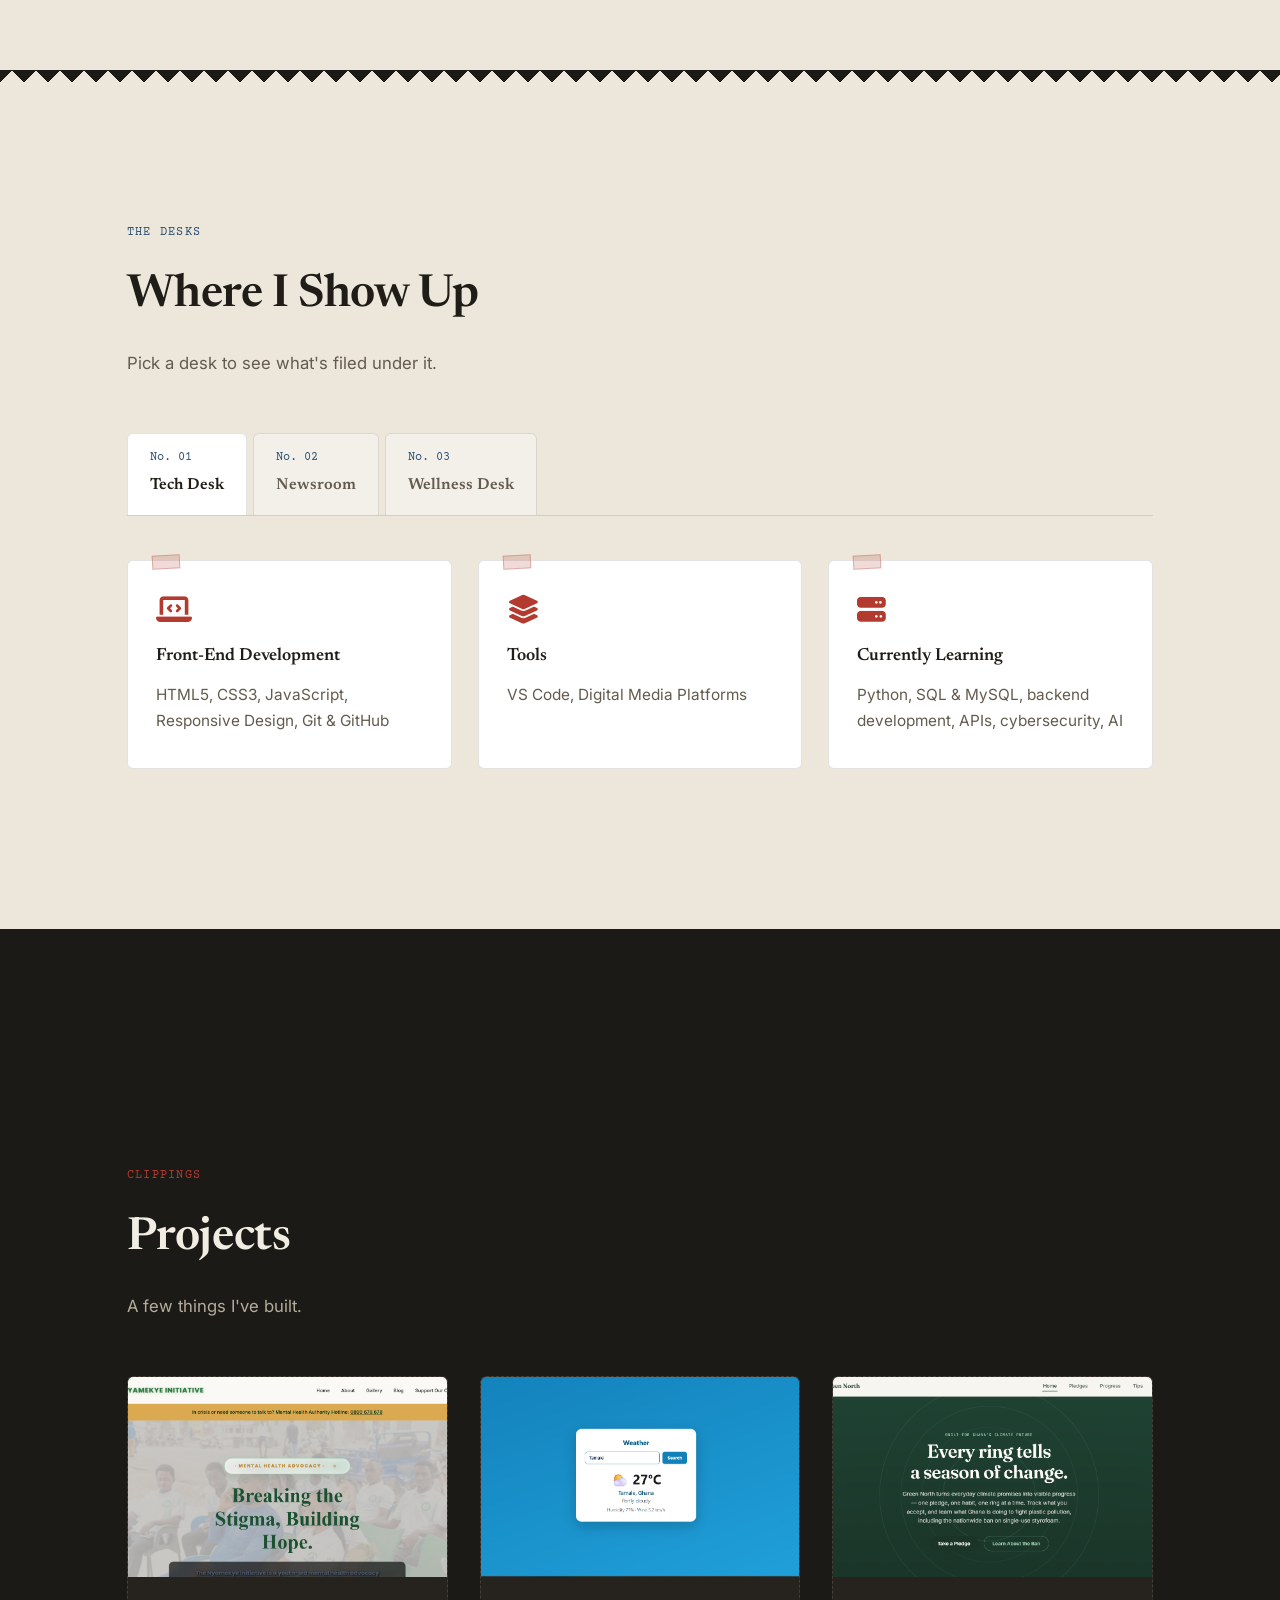
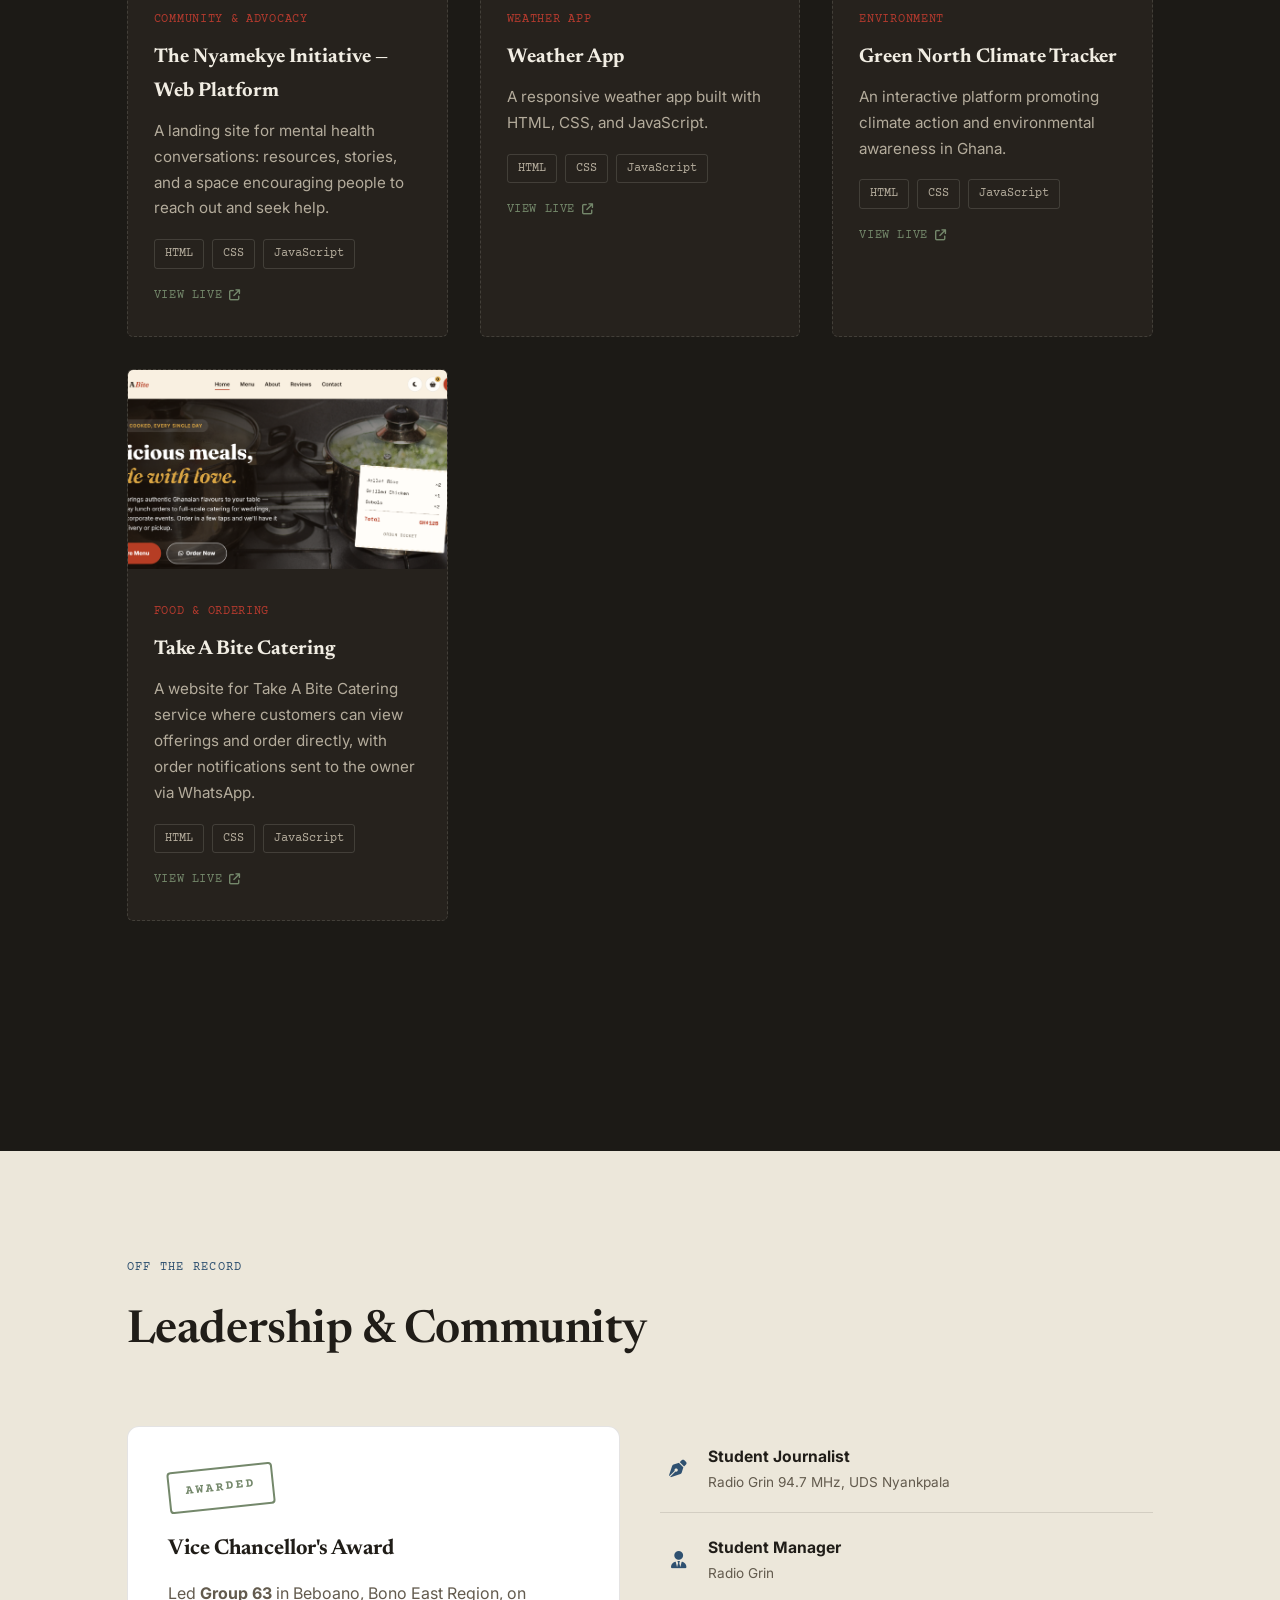
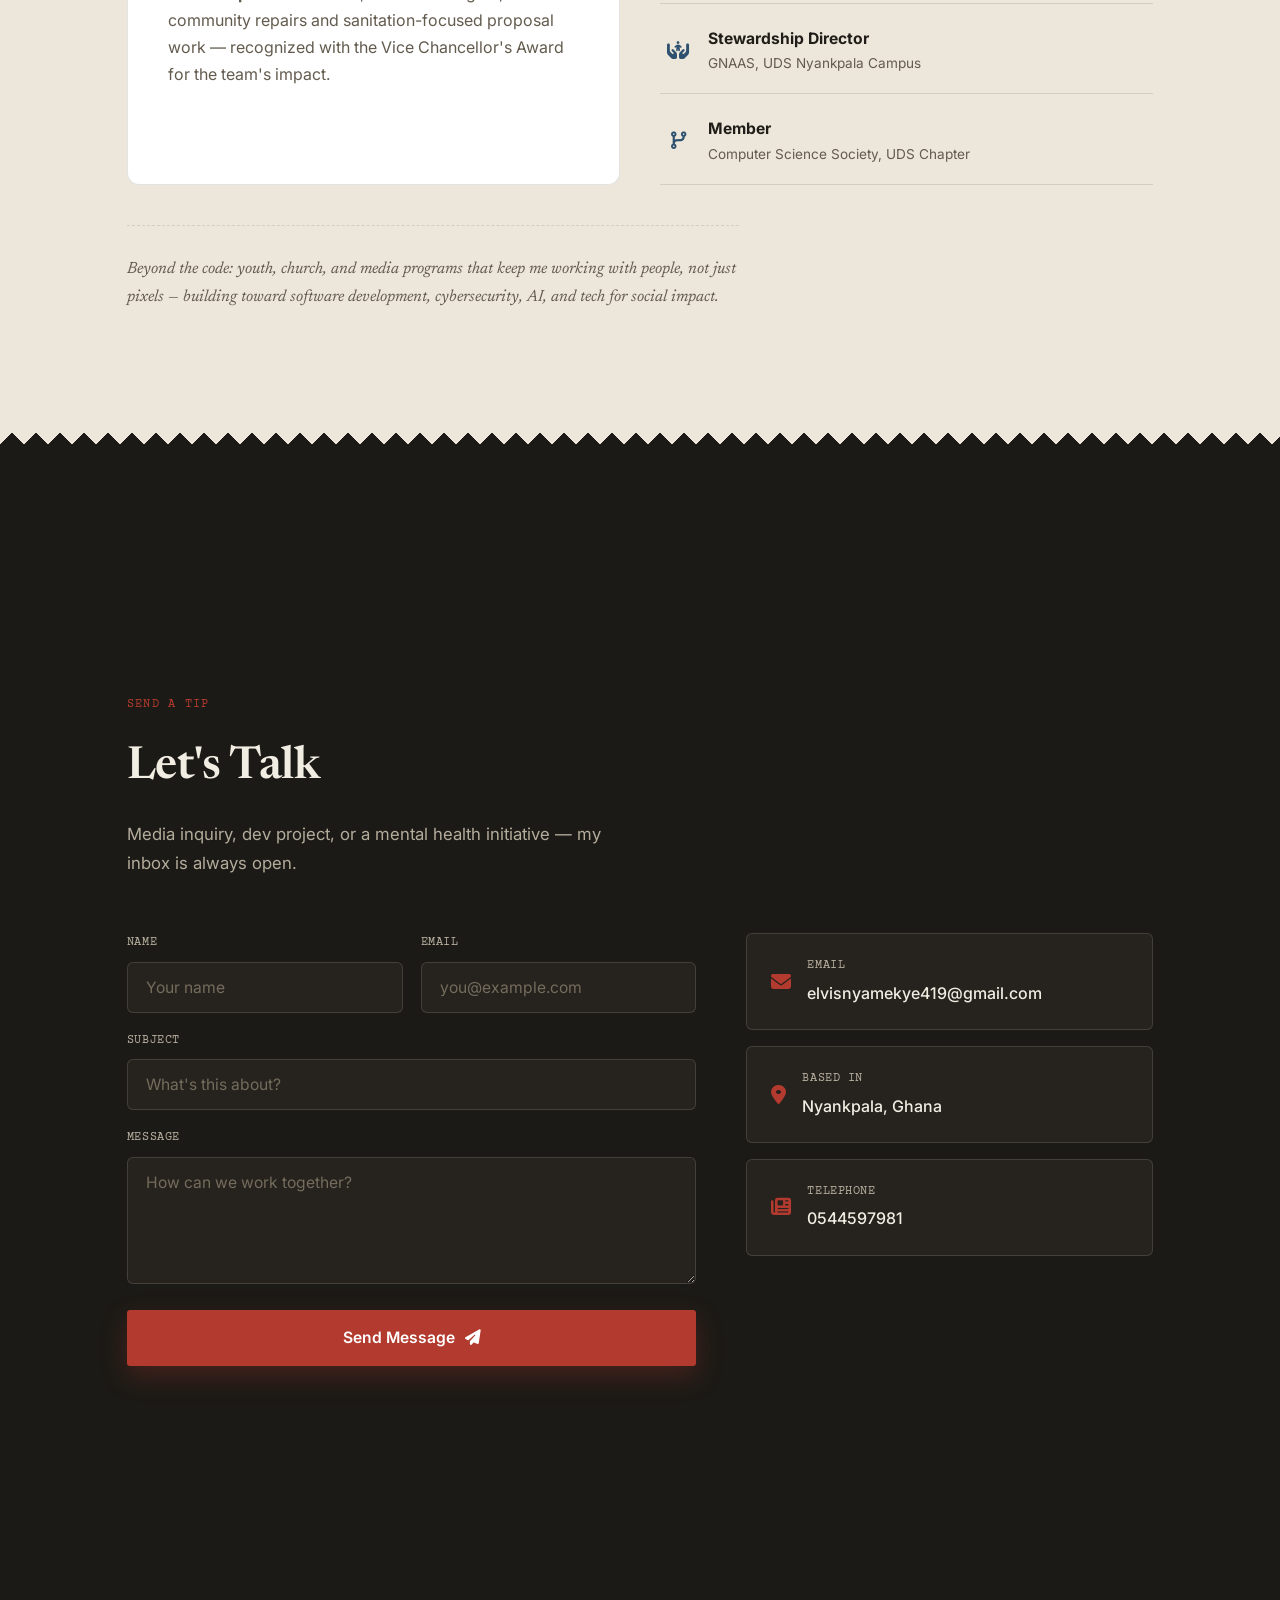
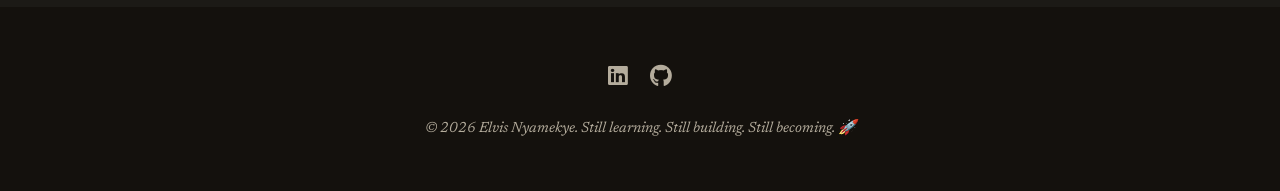
==== commit 952718c2: "Update index.html" ====
--- a/index.html
+++ b/index.html
@@ -76,7 +76,7 @@
     <div class="about-portrait">
       
       <div class="image-slot portrait" data-label="Add your photo — images/profile.jpg">
-        <img src="elviss.JPG" alt="Elvis Nyamekye" onerror="this.style.display='none'; this.parentElement.classList.add('img-missing')">
+        <img src="Elviss.JPG" alt="Elvis Nyamekye" onerror="this.style.display='none'; this.parentElement.classList.add('img-missing')">
       </div>
       <div class="portrait-tag">
         <i class="fa-solid fa-graduation-cap"></i>
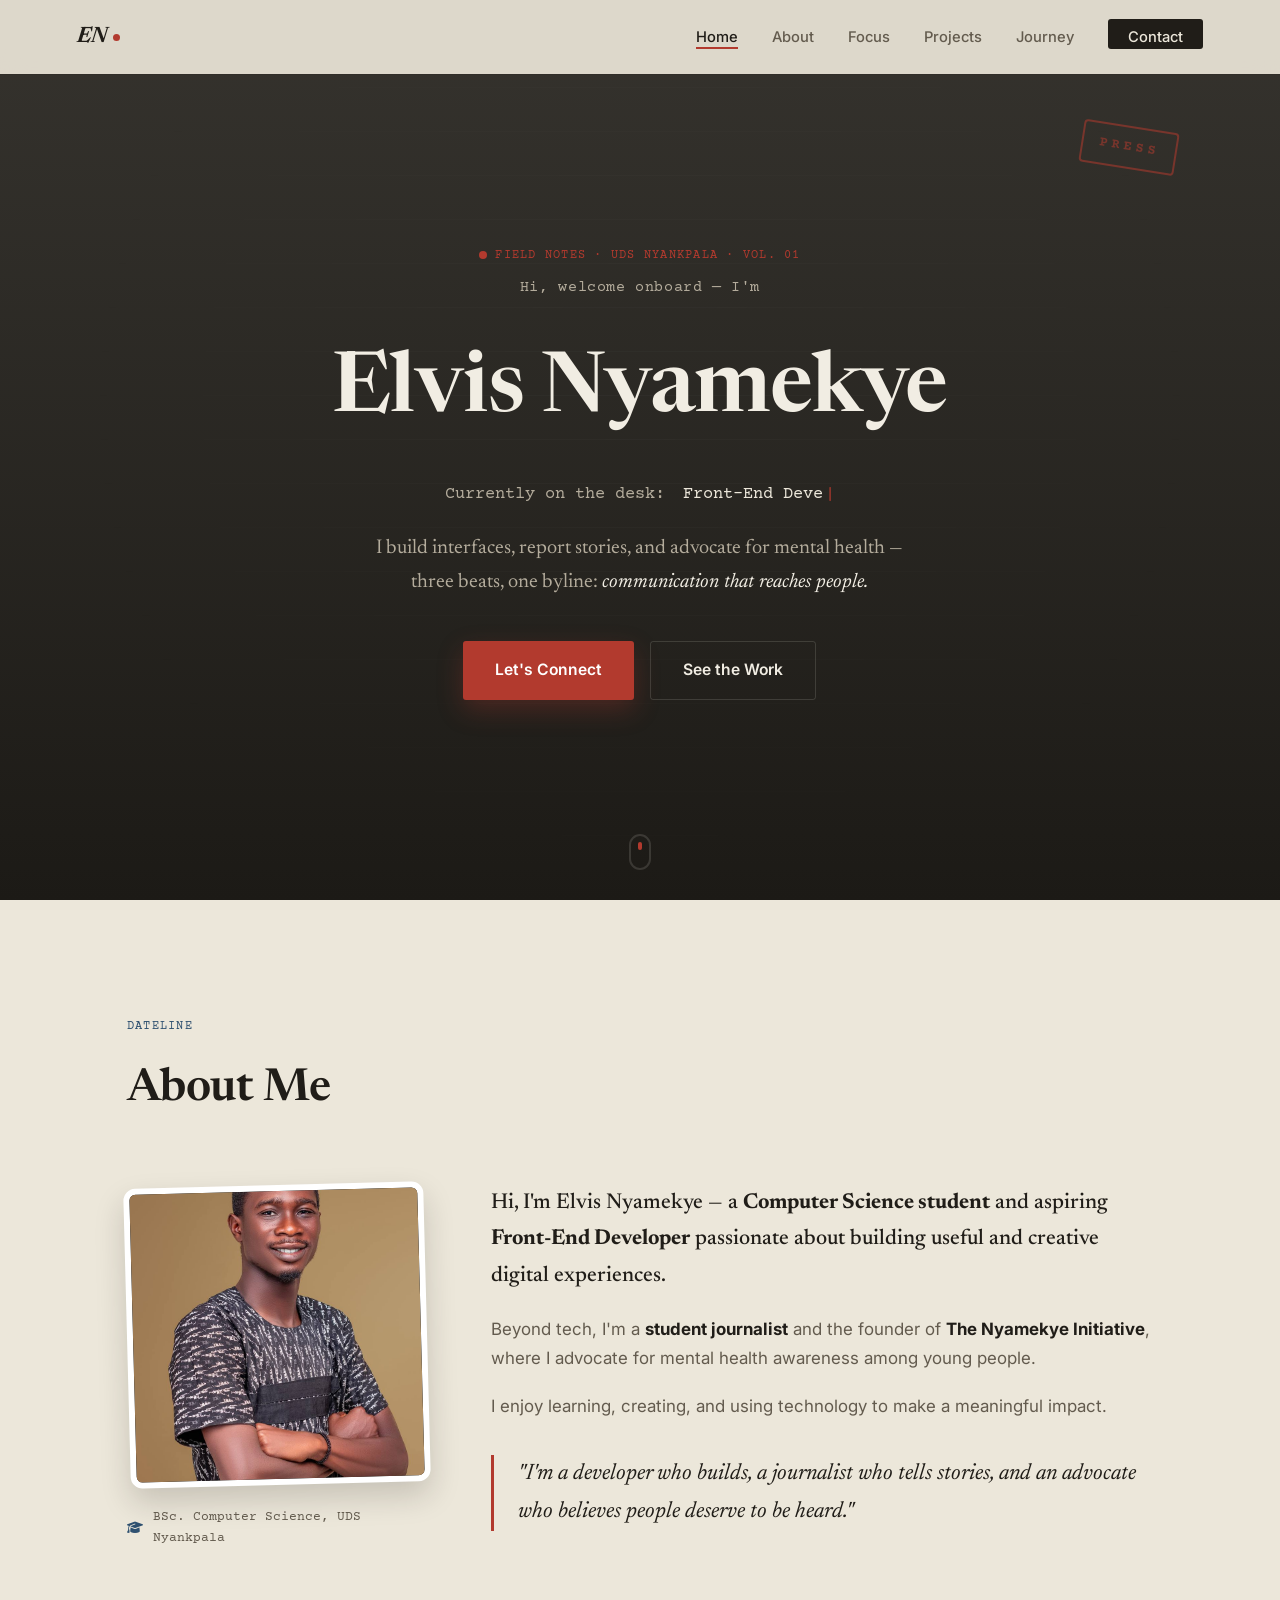
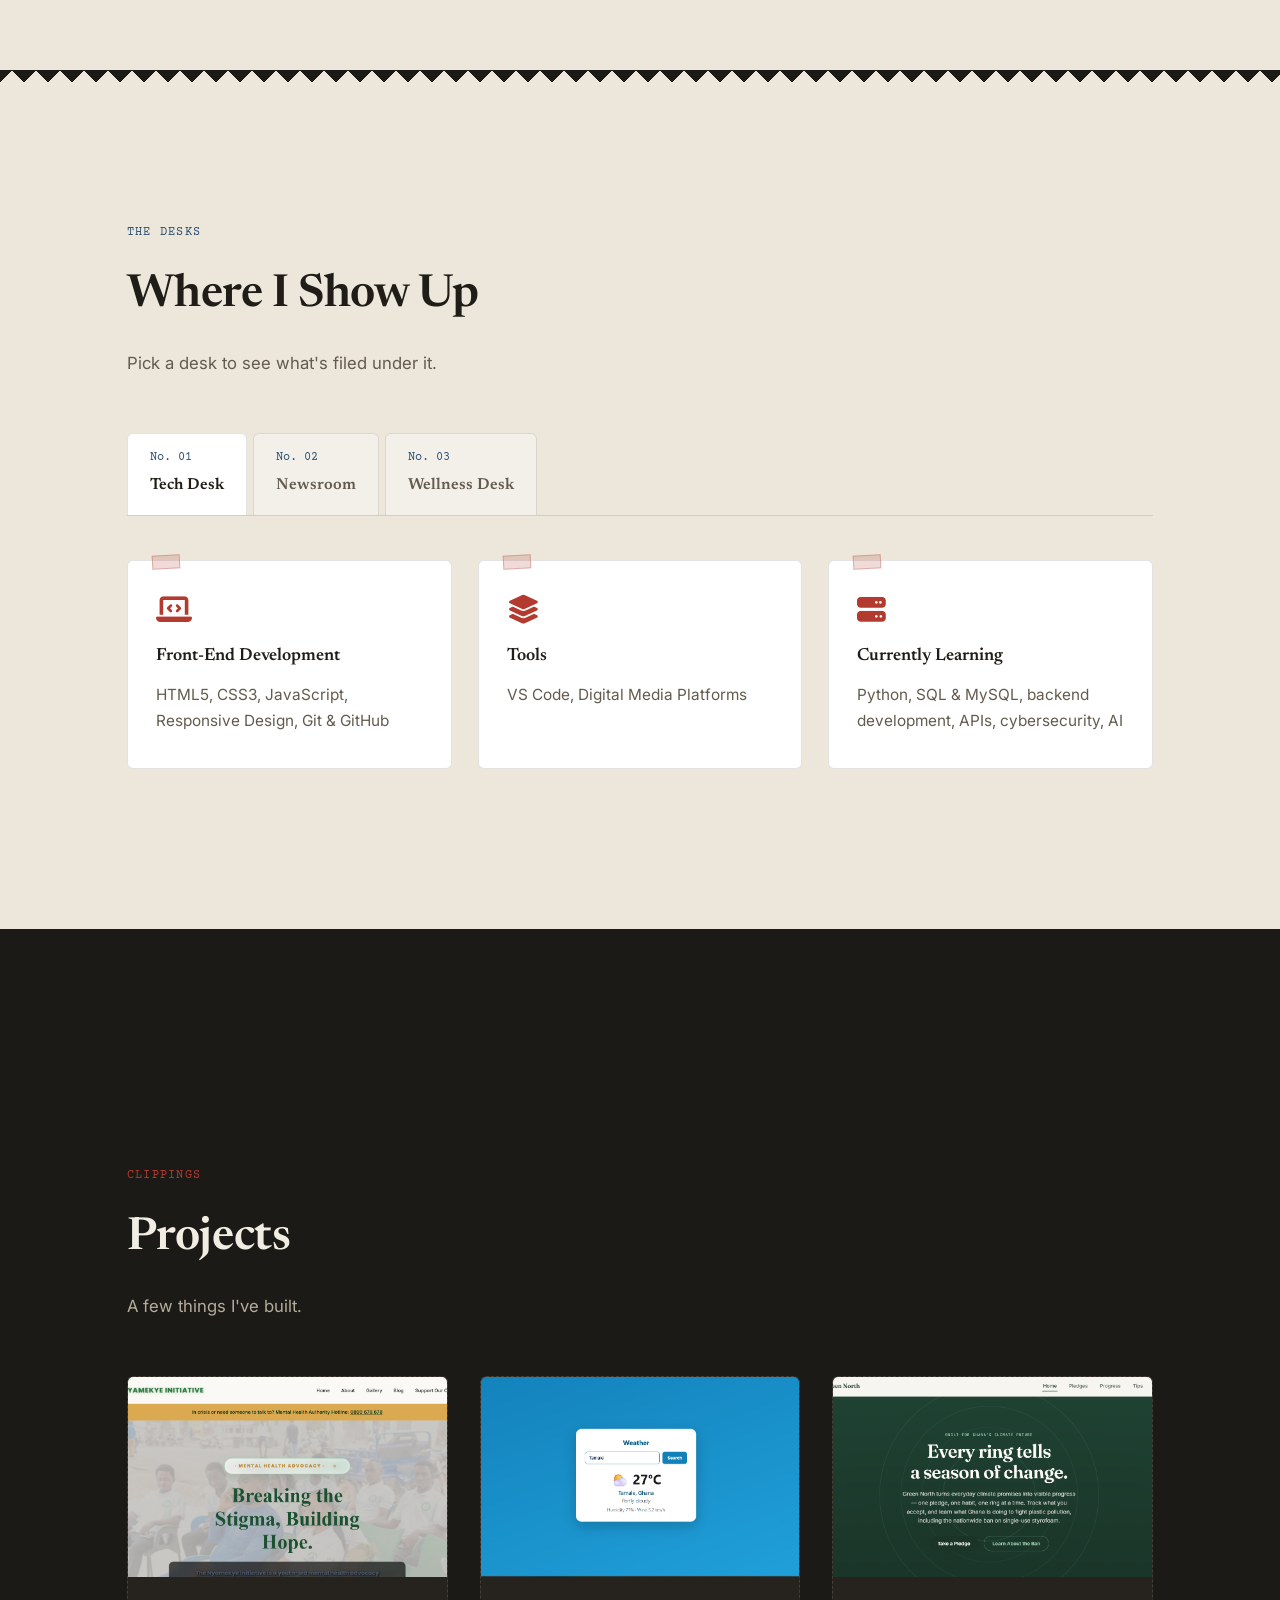
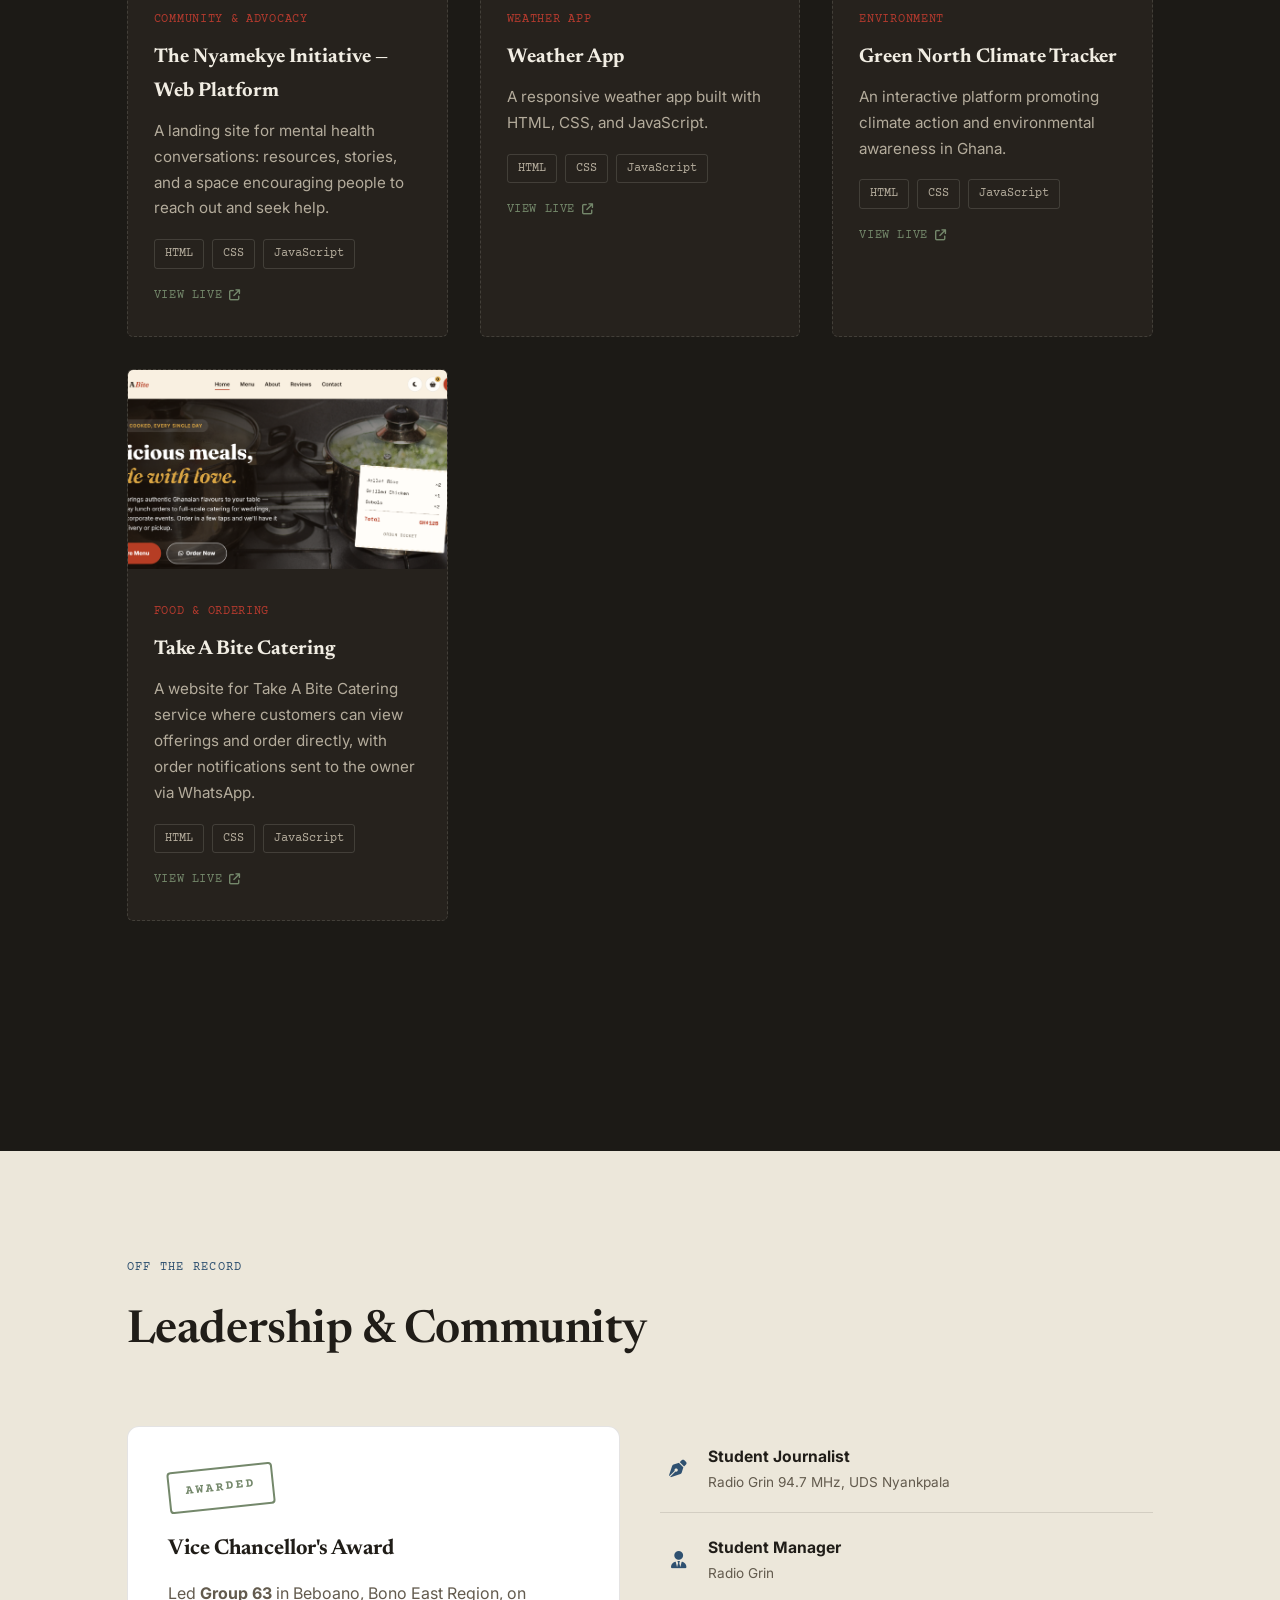
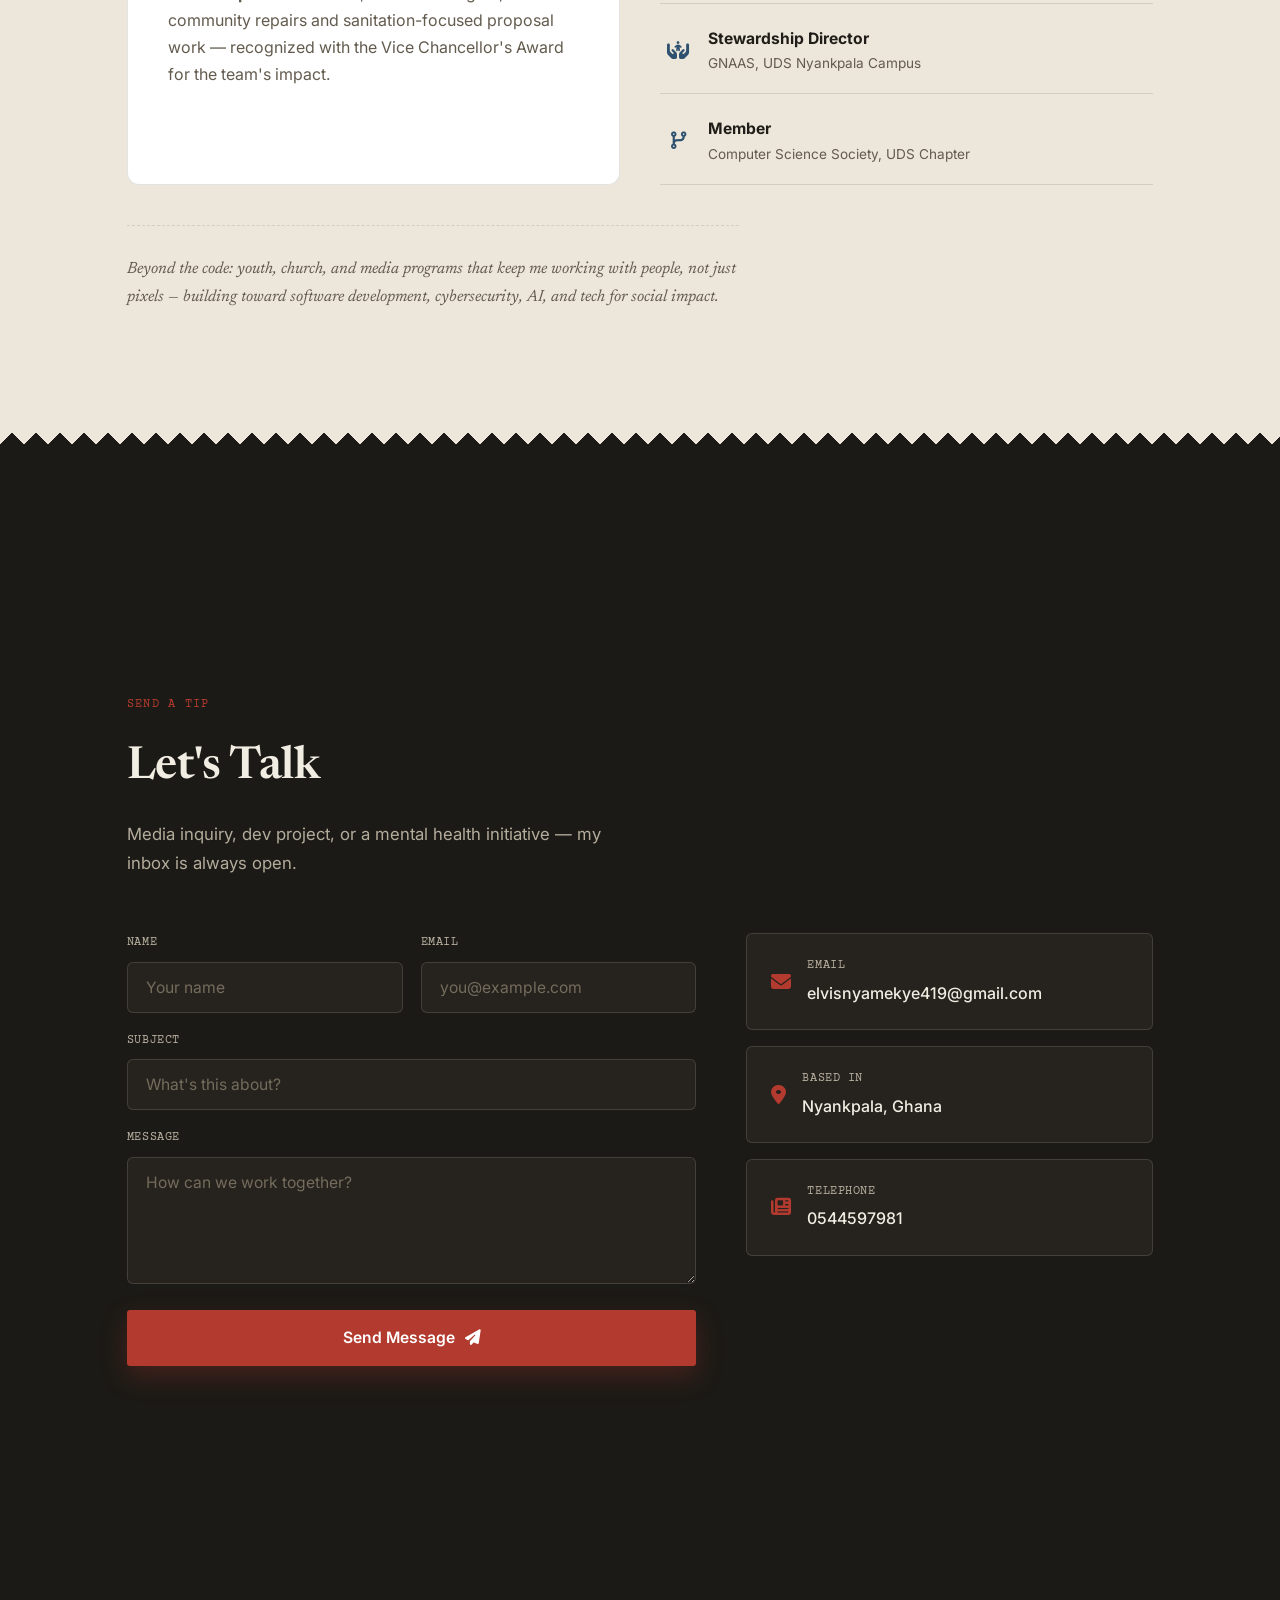
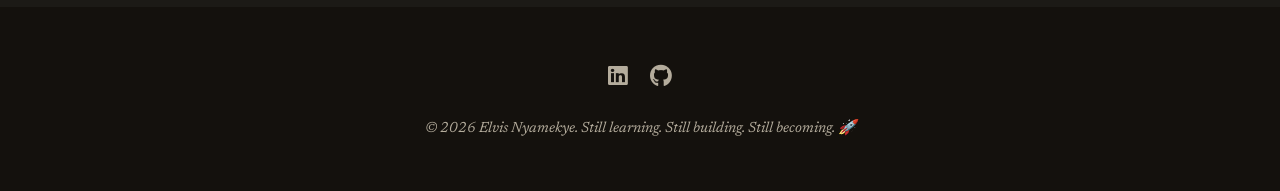
==== commit 8e61248a: "Update index.html" ====
--- a/index.html
+++ b/index.html
@@ -76,7 +76,7 @@
     <div class="about-portrait">
       
       <div class="image-slot portrait" data-label="Add your photo — images/profile.jpg">
-        <img src="Elviss.JPG" alt="Elvis Nyamekye" onerror="this.style.display='none'; this.parentElement.classList.add('img-missing')">
+        <img src="Elviss.jpg" alt="Elvis Nyamekye" onerror="this.style.display='none'; this.parentElement.classList.add('img-missing')">
       </div>
       <div class="portrait-tag">
         <i class="fa-solid fa-graduation-cap"></i>
